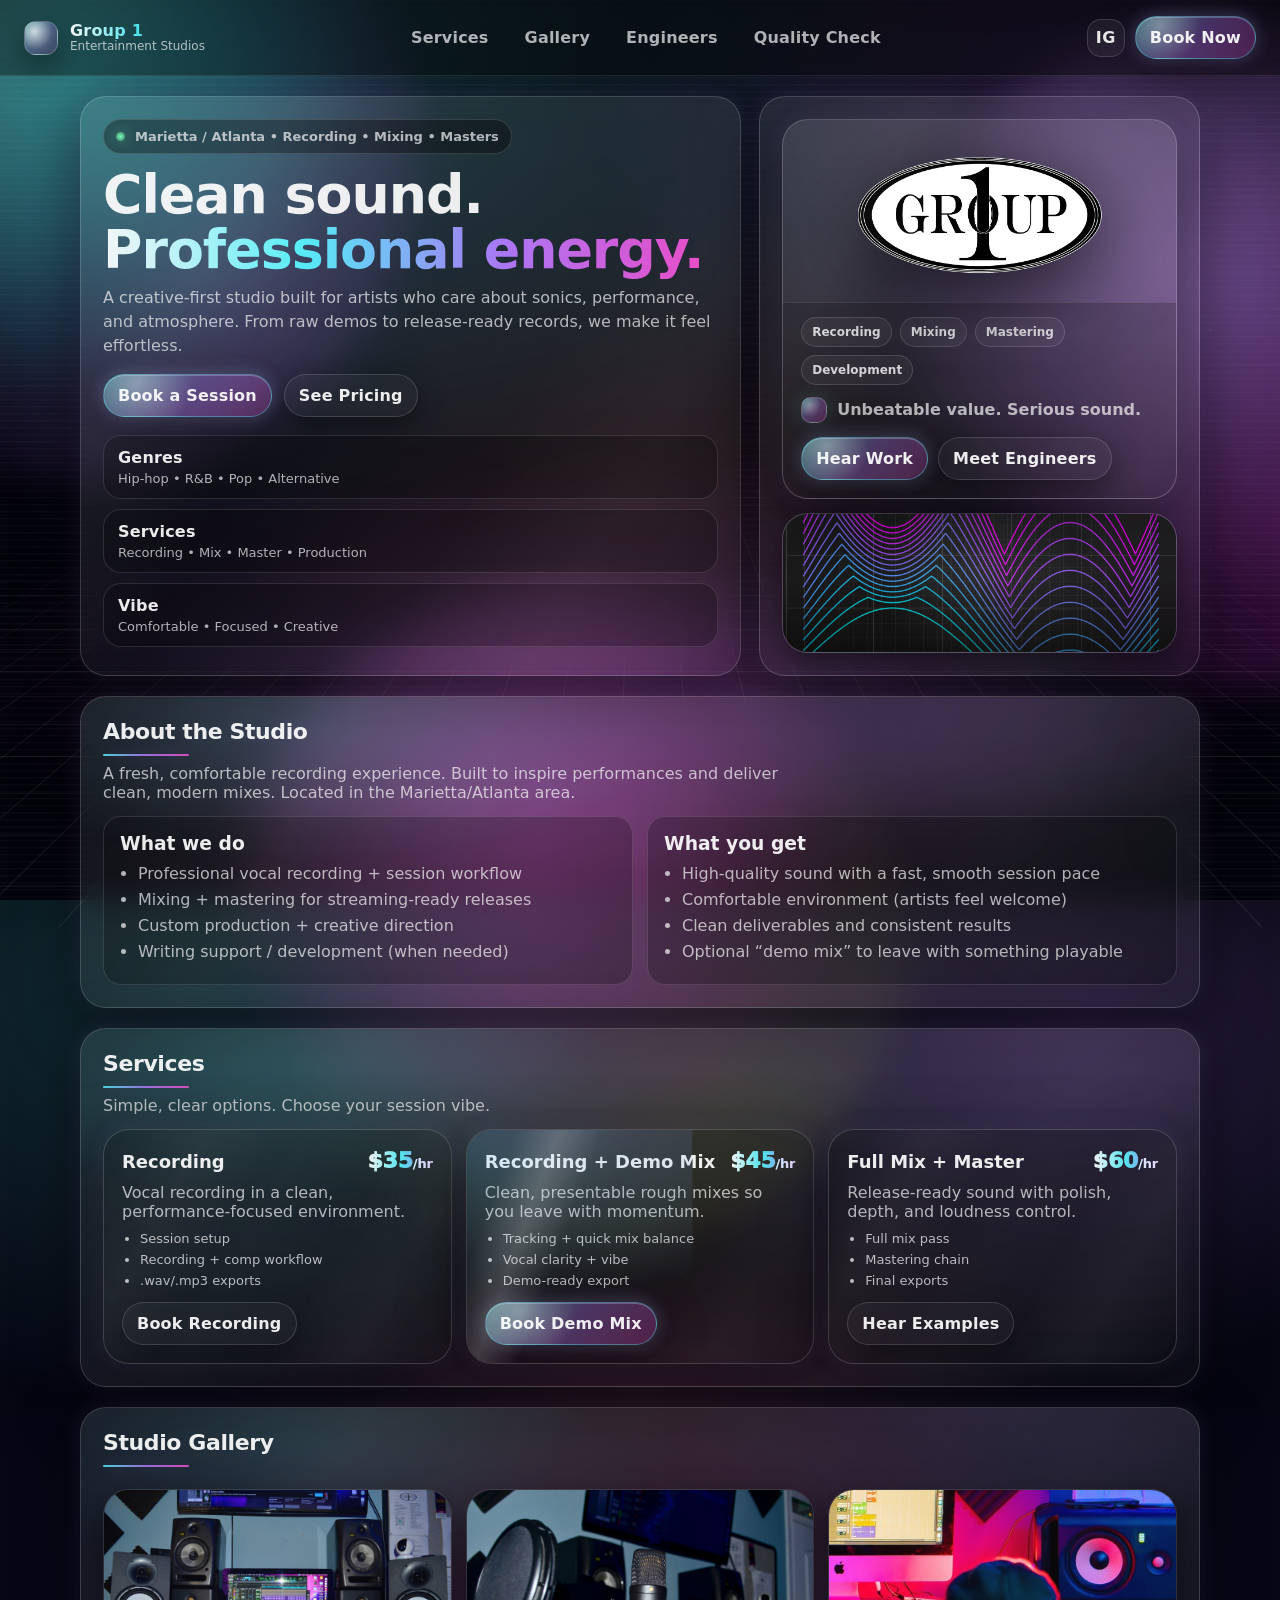
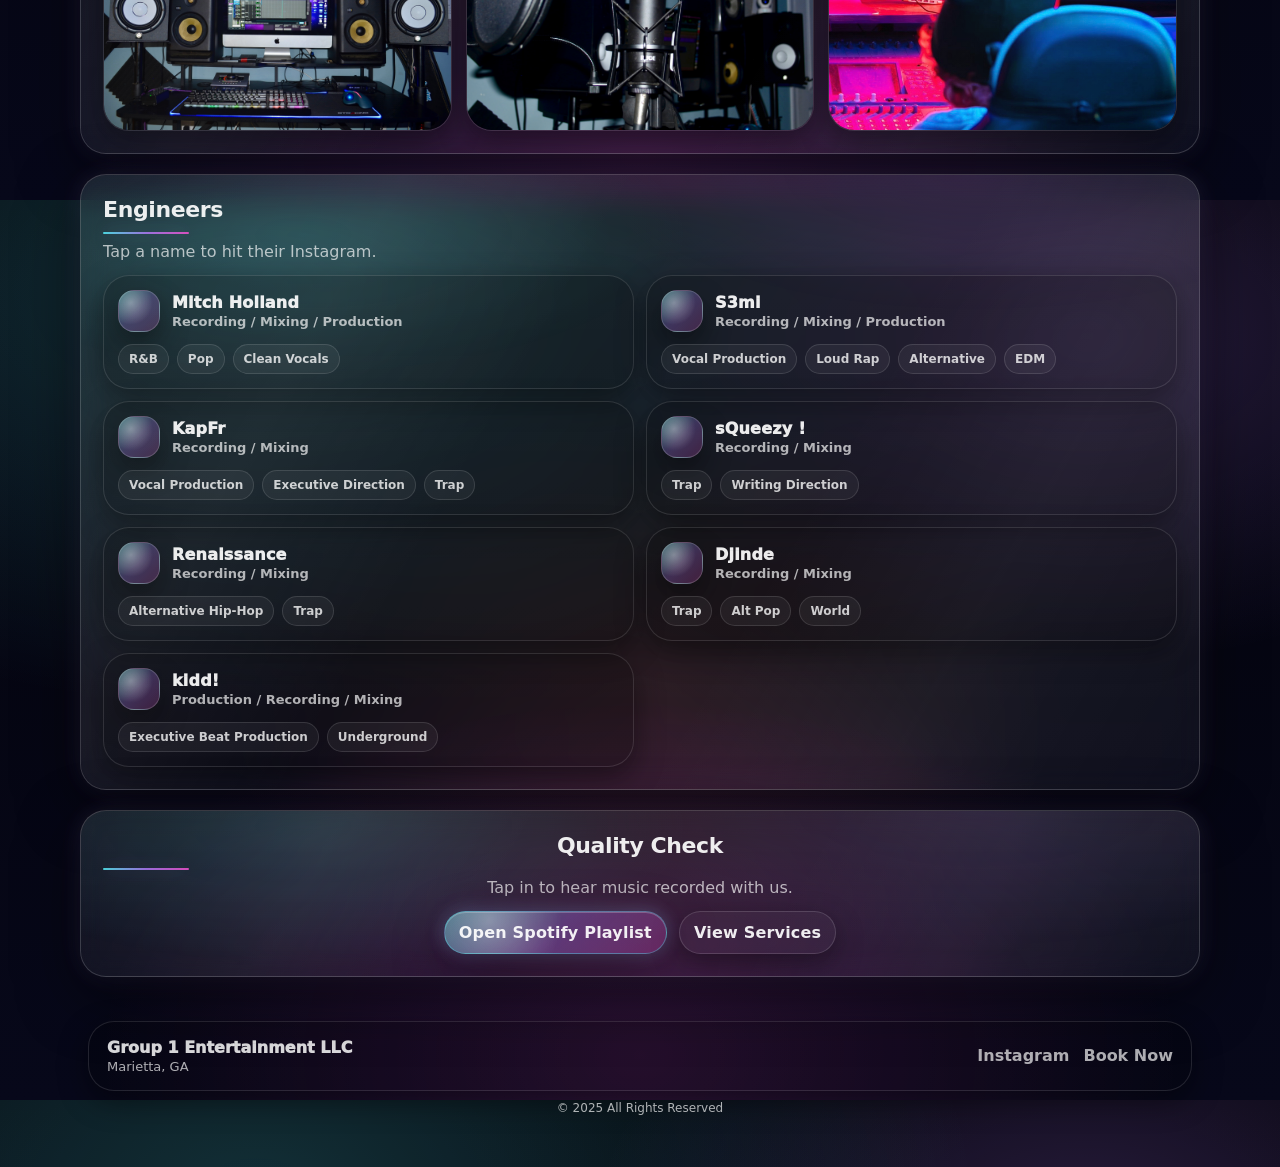
==== index.html @ ede56082 "Update index.html Favicon" ====
<!doctype html>
<html lang="en">
  <head>
    <meta charset="UTF-8" />
    <meta name="viewport" content="width=device-width, initial-scale=1.0" />
    <title>Group 1 Entertainment Studios</title>
    <meta
      name="description"
      content="Professional recording, mixing, mastering, and creative production space in Marietta/Atlanta."
    />
    <link rel="stylesheet" href="style.css" />
    <link rel="stylesheet" href="style.css" />

<link rel="icon" href="favicon.ico" sizes="any">
<link rel="apple-touch-icon" href="apple-touch-icon.png">
<link rel="manifest" href="site.webmanifest">
<link rel="icon" type="image/png" sizes="512x512" href="web-app-manifest-512x512.png">
  </head>

  <body>
    <!-- Ambient background layers -->
    <div class="bg">
      <div class="bg-grid"></div>
      <div class="bg-sun" aria-hidden="true"></div>
      <div class="bg-orb orb-a"></div>
      <div class="bg-orb orb-b"></div>
      <div class="bg-orb orb-c"></div>
      <div class="bg-noise"></div>
    </div>

    <!-- Top Nav -->
    <header class="nav">
      <a class="brand" href="#top" aria-label="Group 1 Entertainment Studios home">
        <span class="brand-mark" aria-hidden="true"></span>
        <span class="brand-text">
          <span class="brand-name">Group 1</span>
          <span class="brand-sub">Entertainment Studios</span>
        </span>
      </a>

      <nav class="nav-links" aria-label="Site">
        <a href="#services">Services</a>
        <a href="#gallery">Gallery</a>
        <a href="#engineers">Engineers</a>
        <a href="#work">Quality Check</a>
      </nav>

      <div class="nav-actions">
        <a
          class="icon-link"
          href="https://instagram.com/group1ent"
          target="_blank"
          rel="noopener"
          aria-label="Instagram"
          title="Instagram"
        >
          IG
        </a>
        <a
          class="btn btn-primary"
          href="https://docs.google.com/forms/d/e/1FAIpQLSf44cyN2bdYfoEMPh-fRe0driMsOFy9_rSdxSju_usiPobDkA/viewform?usp=dialog"
          target="_blank"
          rel="noopener"
        >
          Book Now
        </a>
      </div>
    </header>

    <main id="top" class="wrap">
      <!-- HERO -->
      <section class="hero">
        <div class="hero-left">
          <div class="badge">
            <span class="dot"></span>
            <span>Marietta / Atlanta • Recording • Mixing • Masters</span>
          </div>

          <h1 class="title">
            Clean sound.<br />
            <span class="title-accent">Professional energy.</span>
          </h1>

          <p class="lead">
            A creative-first studio built for artists who care about sonics, performance,
            and atmosphere. From raw demos to release-ready records, we make it feel effortless.
          </p>

          <div class="hero-cta">
            <a
              class="btn btn-primary btn-lg"
              href="https://docs.google.com/forms/d/e/1FAIpQLSf44cyN2bdYfoEMPh-fRe0driMsOFy9_rSdxSju_usiPobDkA/viewform?usp=dialog"
              target="_blank"
              rel="noopener"
            >
              Book a Session
            </a>
            <a class="btn btn-ghost btn-lg" href="#services">See Pricing</a>
          </div>

          <div class="stats">
            <div class="stat">
              <div class="stat-top">Genres</div>
              <div class="stat-bottom">Hip-hop • R&amp;B • Pop • Alternative</div>
            </div>
            <div class="stat">
              <div class="stat-top">Services</div>
              <div class="stat-bottom">Recording • Mix • Master • Production</div>
            </div>
            <div class="stat">
              <div class="stat-top">Vibe</div>
              <div class="stat-bottom">Comfortable • Focused • Creative</div>
            </div>
          </div>
        </div>

        <div class="hero-right">
          <!-- Put your logo here -->
          <div class="hero-card">
            <div class="hero-logo">
              <img
                src="images/IMG_9324.PNG"
                alt="Group 1 Entertainment Studios logo"
                loading="lazy"
              />
            </div>

            <div class="hero-card-body">
              <div class="hero-card-row">
                <span class="pill">Recording</span>
                <span class="pill">Mixing</span>
                <span class="pill">Mastering</span>
                <span class="pill">Development</span>
              </div>

              <div class="hero-card-line">
                <span class="sigil" aria-hidden="true"></span>
                <span class="muted">Unbeatable value. Serious sound.</span>
              </div>

              <div class="hero-card-actions">
                <a class="btn btn-primary" href="#work">Hear Work</a>
                <a class="btn btn-ghost" href="#engineers">Meet Engineers</a>
              </div>
            </div>
          </div>

          <!-- Decorative chrome "sigil" panel -->
          <div class="sigil-panel">
  <img class="sigil-image" src="images/fold.png" alt="Studio highlight" />
  <div class="sigil-lines"></div>
</div>

        </div>
      </section>

      <!-- ABOUT -->
      <section class="panel" id="about">
        <div class="panel-head">
          <h2>About the Studio</h2>
          <p>
            A fresh, comfortable recording experience. Built to inspire performances and deliver
            clean, modern mixes. Located in the Marietta/Atlanta area.
          </p>
        </div>

        <div class="about-grid">
          <div class="about-card">
            <h3>What we do</h3>
            <ul class="list">
              <li>Professional vocal recording + session workflow</li>
              <li>Mixing + mastering for streaming-ready releases</li>
              <li>Custom production + creative direction</li>
              <li>Writing support / development (when needed)</li>
            </ul>
          </div>

          <div class="about-card">
            <h3>What you get</h3>
            <ul class="list">
              <li>High-quality sound with a fast, smooth session pace</li>
              <li>Comfortable environment (artists feel welcome)</li>
              <li>Clean deliverables and consistent results</li>
              <li>Optional “demo mix” to leave with something playable</li>
            </ul>
          </div>
        </div>
      </section>

      <!-- SERVICES -->
      <section class="panel" id="services">
        <div class="panel-head">
          <h2>Services</h2>
          <p>Simple, clear options. Choose your session vibe.</p>
        </div>

        <div class="cards">
          <article class="card">
            <div class="card-top">
              <h3>Recording</h3>
              <div class="price">$35<span>/hr</span></div>
            </div>
            <p class="card-desc">Vocal recording in a clean, performance-focused environment.</p>
            <ul class="mini">
              <li>Session setup</li>
              <li>Recording + comp workflow</li>
              <li>.wav/.mp3 exports</li>
            </ul>
            <a
              class="btn btn-ghost"
              href="https://docs.google.com/forms/d/e/1FAIpQLSf44cyN2bdYfoEMPh-fRe0driMsOFy9_rSdxSju_usiPobDkA/viewform?usp=dialog"
              target="_blank"
              rel="noopener"
            >
              Book Recording
            </a>
          </article>

          <article class="card card-featured">
            <div class="shine" aria-hidden="true"></div>
            <div class="card-top">
              <h3>Recording + Demo Mix</h3>
              <div class="price">$45<span>/hr</span></div>
            </div>
            <p class="card-desc">Clean, presentable rough mixes so you leave with momentum.</p>
            <ul class="mini">
              <li>Tracking + quick mix balance</li>
              <li>Vocal clarity + vibe</li>
              <li>Demo-ready export</li>
            </ul>
            <a
              class="btn btn-primary"
              href="https://docs.google.com/forms/d/e/1FAIpQLSf44cyN2bdYfoEMPh-fRe0driMsOFy9_rSdxSju_usiPobDkA/viewform?usp=dialog"
              target="_blank"
              rel="noopener"
            >
              Book Demo Mix
            </a>
          </article>

          <article class="card">
            <div class="card-top">
              <h3>Full Mix + Master</h3>
              <div class="price">$60<span>/hr</span></div>
            </div>
            <p class="card-desc">Release-ready sound with polish, depth, and loudness control.</p>
            <ul class="mini">
              <li>Full mix pass</li>
              <li>Mastering chain</li>
              <li>Final exports</li>
            </ul>
            <a class="btn btn-ghost" href="#work">Hear Examples</a>
          </article>
        </div>
      </section>

      <!-- GALLERY -->
      <section class="panel" id="gallery">
        <div class="panel-head">
          <h2>Studio Gallery</h2>
          <p></p>
        </div>

        <div class="gallery">
          <figure class="shot">
            <img src="images/new_left.jpg" alt="Studio room" loading="lazy" />
          </figure>
          <figure class="shot">
            <img src="images/new_center.jpg" alt="Vocal booth" loading="lazy" />
          </figure>
          <figure class="shot">
            <img src="images/right.jpg" alt="Control room" loading="lazy" />
          </figure>
        </div>
      </section>

      <!-- ENGINEERS -->
      <section class="panel" id="engineers">
        <div class="panel-head">
          <h2>Engineers</h2>
          <p>Tap a name to hit their Instagram.</p>
        </div>

        <div class="people">
          <a class="person" href="https://instagram.com/gingholland" target="_blank" rel="noopener">
            <div class="person-top">
              <div class="avatar" aria-hidden="true"></div>
              <div>
                <div class="person-name">Mitch Holland</div>
                <div class="person-meta">Recording / Mixing / Production</div>
              </div>
            </div>
            <div class="person-tags">
              <span>R&amp;B</span><span>Pop</span><span>Clean Vocals</span>
            </div>
          </a>

          <a class="person" href="https://instagram.com/s3mi.mp3" target="_blank" rel="noopener">
            <div class="person-top">
              <div class="avatar" aria-hidden="true"></div>
              <div>
                <div class="person-name">S3mi</div>
                <div class="person-meta">Recording / Mixing / Production</div>
              </div>
            </div>
            <div class="person-tags">
              <span>Vocal Production</span><span>Loud Rap</span><span>Alternative</span><span>EDM</span>
            </div>
          </a>

          <a class="person" href="https://instagram.com/yxngkapfr_" target="_blank" rel="noopener">
            <div class="person-top">
              <div class="avatar" aria-hidden="true"></div>
              <div>
                <div class="person-name">KapFr</div>
                <div class="person-meta">Recording / Mixing</div>
              </div>
            </div>
            <div class="person-tags">
              <span>Vocal Production</span><span>Executive Direction</span><span>Trap</span>
            </div>
          </a>

          <a class="person" href="https://instagram.com/squeezyfbby" target="_blank" rel="noopener">
            <div class="person-top">
              <div class="avatar" aria-hidden="true"></div>
              <div>
                <div class="person-name">sQueezy !</div>
                <div class="person-meta">Recording / Mixing</div>
              </div>
            </div>
            <div class="person-tags">
              <span>Trap</span><span>Writing Direction</span>
            </div>
          </a>

          <a class="person" href="https://instagram.com/700renaissance" target="_blank" rel="noopener">
            <div class="person-top">
              <div class="avatar" aria-hidden="true"></div>
              <div>
                <div class="person-name">Renaissance</div>
                <div class="person-meta">Recording / Mixing</div>
              </div>
            </div>
            <div class="person-tags">
              <span>Alternative Hip-Hop</span><span>Trap</span>
            </div>
          </a>

          <a class="person" href="https://instagram.com/yrn.djinde" target="_blank" rel="noopener">
            <div class="person-top">
              <div class="avatar" aria-hidden="true"></div>
              <div>
                <div class="person-name">Djinde</div>
                <div class="person-meta">Recording / Mixing</div>
              </div>
            </div>
            <div class="person-tags">
              <span>Trap</span><span>Alt Pop</span><span>World</span>
            </div>
          </a>

          <a class="person" href="https://instagram.com/heartbreakk1dd" target="_blank" rel="noopener">
            <div class="person-top">
              <div class="avatar" aria-hidden="true"></div>
              <div>
                <div class="person-name">kidd!</div>
                <div class="person-meta">Production / Recording / Mixing</div>
              </div>
            </div>
            <div class="person-tags">
              <span>Executive Beat Production</span><span>Underground</span>
            </div>
          </a>
        </div>
      </section>

      <!-- QUALITY CHECK -->
      <section class="panel panel-center" id="work">
        <div class="panel-head center">
          <h2>Quality Check</h2>
          <p>Tap in to hear music recorded with us.</p>
        </div>

        <div class="work-actions">
          <a
            class="btn btn-primary btn-lg"
            href="https://open.spotify.com/playlist/2dNU8oRkpupv8kKSZSifXR?si=yArIAI6bQ3SL12JdSAFOkw&pi=CvoV8UVxRkqMa"
            target="_blank"
            rel="noopener"
          >
            Open Spotify Playlist
          </a>
          <a class="btn btn-ghost btn-lg" href="#services">View Services</a>
        </div>
      </section>

      <!-- FOOTER -->
      <footer class="footer">
        <div class="footer-inner">
          <div class="footer-left">
            <div class="footer-brand">Group 1 Entertainment LLC</div>
            <div class="footer-meta">Marietta, GA</div>
          </div>
          <div class="footer-right">
            <a href="https://instagram.com/group1ent" target="_blank" rel="noopener">Instagram</a>
            <a
              href="https://docs.google.com/forms/d/e/1FAIpQLSf44cyN2bdYfoEMPh-fRe0driMsOFy9_rSdxSju_usiPobDkA/viewform?usp=dialog"
              target="_blank"
              rel="noopener"
            >
              Book Now
            </a>
          </div>
        </div>
        <div class="footer-copy">© 2025 All Rights Reserved</div>
      </footer>
    </main>
  </body>
</html>
---- style.css ----
/* ==========================
   GROUP 1 — Y2K CHROME / CYBER SIGILISM
   ========================== */

:root {
  --bg0: #05050a;
  --bg1: #070815;
  --panel: rgba(255, 255, 255, 0.06);
  --panel2: rgba(255, 255, 255, 0.08);
  --stroke: rgba(255, 255, 255, 0.16);
  --stroke2: rgba(255, 255, 255, 0.26);

  --text: rgba(255, 255, 255, 0.92);
  --muted: rgba(255, 255, 255, 0.68);

  --aqua: #55f6ff;
  --violet: #b47cff;
  --lime: #7bffb8;
  --hot: #ff4fd8;

  --shadow: 0 18px 60px rgba(0, 0, 0, 0.55);
  --shadow2: 0 10px 30px rgba(0, 0, 0, 0.45);

  --r-xl: 26px;
  --r-lg: 18px;
  --r-md: 14px;

  --max: 1120px;
}

* { box-sizing: border-box; }
html, body { height: 100%; }
body {
  margin: 0;
  font-family: ui-sans-serif, system-ui, -apple-system, Segoe UI, Roboto, Arial, "Helvetica Neue", sans-serif;
  color: var(--text);
  background: radial-gradient(1200px 700px at 20% 10%, rgba(84,246,255,0.12), transparent 60%),
              radial-gradient(900px 600px at 85% 15%, rgba(180,124,255,0.14), transparent 55%),
              radial-gradient(900px 700px at 50% 95%, rgba(123,255,184,0.10), transparent 60%),
              linear-gradient(180deg, var(--bg0), var(--bg1));
  overflow-x: hidden;

   position: relative;
  
}

/* Background layers */
.bg { position: absolute; inset: 0; z-index: -1; }
/* ==========================
   FULL OUTRUN BACKGROUND UPGRADE
   ========================== */

/* stronger neon base bloom */
body{
  background:
    radial-gradient(1200px 700px at 20% 10%, rgba(85,246,255,0.18), transparent 60%),
    radial-gradient(900px 600px at 85% 15%, rgba(180,124,255,0.20), transparent 55%),
    radial-gradient(900px 700px at 50% 95%, rgba(255,79,216,0.16), transparent 60%),
    radial-gradient(700px 500px at 50% 55%, rgba(255,120,60,0.10), transparent 60%),
    linear-gradient(180deg, #03030a, #07081a);
}

/* 3D outrun grid (stronger + deeper) */
.bg-grid{
  position: absolute;
  inset: -30%;
  transform-origin: 50% 65%;
  transform: perspective(900px) rotateX(66deg) translateY(-8%);
  opacity: 0.60;
  z-index: -1;


  background-image:
    linear-gradient(rgba(255,255,255,0.14) 1px, transparent 1px),
    linear-gradient(90deg, rgba(255,255,255,0.14) 1px, transparent 1px);

  background-size: 56px 56px;

  /* distance fade */
  mask-image:
    radial-gradient(circle at 50% 70%, rgba(0,0,0,1) 0 34%, rgba(0,0,0,0.65) 52%, rgba(0,0,0,0) 76%);

  filter:
    drop-shadow(0 40px 90px rgba(0,0,0,0.85))
    saturate(1.25);
}

/* Louder horizon glow + scanlines */
.bg::before{
  content:"";
  position:absolute;
  inset:0;
  pointer-events:none;

  background:
    /* horizon bloom */
    radial-gradient(1000px 320px at 50% 75%, rgba(255,79,216,0.26), transparent 68%),
    radial-gradient(900px 280px at 50% 78%, rgba(85,246,255,0.18), transparent 64%),
    radial-gradient(760px 240px at 50% 80%, rgba(180,124,255,0.16), transparent 64%),

    /* scanlines */
    repeating-linear-gradient(
      to bottom,
      rgba(255,255,255,0.05) 0px,
      rgba(255,255,255,0.05) 1px,
      transparent 2px,
      transparent 7px
    );

  opacity: 0.48;
  mix-blend-mode: screen;
}

/* stars / spark */
.bg::after{
  content:"";
  position:absolute;
  inset:0;
  pointer-events:none;

  background-image:
    radial-gradient(circle, rgba(255,255,255,0.38) 1px, transparent 2px),
    radial-gradient(circle, rgba(85,246,255,0.22) 1px, transparent 2px),
    radial-gradient(circle, rgba(255,79,216,0.20) 1px, transparent 2px);

  background-size: 220px 220px, 320px 320px, 420px 420px;
  background-position: 0 0, 60px 120px, 140px 240px;

  opacity: 0.14;
  filter: blur(0.2px);
}

/* hotter neon orbs */
.bg-orb{
  position:absolute;
  width: 680px;
  height: 680px;
  border-radius: 999px;
  opacity: 0.52;
  filter: blur(18px) saturate(1.35);
}

.orb-a{
  left: -260px;
  top: -200px;
  background:
    radial-gradient(circle at 35% 35%, rgba(255,255,255,0.28), transparent 45%),
    radial-gradient(circle at 45% 40%, rgba(85,246,255,0.80), transparent 60%),
    radial-gradient(circle at 70% 70%, rgba(180,124,255,0.42), transparent 60%);
}

.orb-b{
  right: -300px;
  top: 10px;
  background:
    radial-gradient(circle at 35% 35%, rgba(255,255,255,0.22), transparent 45%),
    radial-gradient(circle at 45% 40%, rgba(180,124,255,0.85), transparent 60%),
    radial-gradient(circle at 70% 75%, rgba(255,79,216,0.45), transparent 60%);
}

.orb-c{
  left: 18%;
  bottom: -360px;
  background:
    radial-gradient(circle at 35% 35%, rgba(255,255,255,0.20), transparent 45%),
    radial-gradient(circle at 45% 40%, rgba(255,79,216,0.70), transparent 60%),
    radial-gradient(circle at 70% 75%, rgba(255,234,120,0.28), transparent 60%);
}

/* Deeper vignette + bloom framing */
body::before{
  content:"";
  position: fixed;
  inset:0;
  pointer-events:none;
  background:
    radial-gradient(circle at 50% 25%, transparent 0 45%, rgba(0,0,0,0.70) 82%),
    radial-gradient(circle at 50% 110%, rgba(0,0,0,0.75), transparent 60%);
  opacity: 0.65;
  z-index: -1;
}


@keyframes float {
  0%, 100% { transform: translateY(0px); }
  50% { transform: translateY(18px); }
}

.wrap {
  width: min(var(--max), calc(100% - 48px));
  margin: 0 auto;
  padding: 72px 0 44px; /* tighter top spacing */
}


/* Nav */
.nav {
  position: sticky;
  top: 0;
  z-index: 50;
  display: flex;
  align-items: center;
  justify-content: space-between;
  gap: 18px;
  padding: 16px 24px;

  background: rgba(0, 0, 0, 0.35);
  backdrop-filter: blur(16px);
  border-bottom: 1px solid rgba(255, 255, 255, 0.10);
}

.brand {
  display: flex;
  align-items: center;
  gap: 12px;
  text-decoration: none;
  color: var(--text);
}
.brand-mark {
  width: 34px; height: 34px;
  border-radius: 12px;
  background:
    radial-gradient(circle at 30% 30%, rgba(255,255,255,0.75), rgba(255,255,255,0.06) 55%, transparent 70%),
    linear-gradient(135deg, rgba(85,246,255,0.35), rgba(180,124,255,0.25), rgba(255,79,216,0.15));
  border: 1px solid rgba(255,255,255,0.18);
  box-shadow: 0 12px 30px rgba(0,0,0,0.45);
}
.brand-text { display: grid; line-height: 1.05; }
.brand-name {
  font-weight: 800;
  letter-spacing: 0.2px;
  background: linear-gradient(90deg, rgba(255,255,255,0.95), rgba(85,246,255,0.9), rgba(180,124,255,0.9));
  -webkit-background-clip: text;
  background-clip: text;
  color: transparent;
}
.brand-sub { font-size: 12px; color: var(--muted); }

.nav-links {
  display: flex;
  gap: 14px;
  align-items: center;
}
.nav-links a {
  color: var(--muted);
  text-decoration: none;
  font-weight: 600;
  letter-spacing: 0.2px;
  padding: 8px 10px;
  border-radius: 12px;
  border: 1px solid transparent;
}
.nav-links a:hover {
  color: var(--text);
  border-color: rgba(255,255,255,0.12);
  background: rgba(255,255,255,0.04);
}

.nav-actions {
  display: flex;
  align-items: center;
  gap: 10px;
}

.icon-link {
  display: inline-flex;
  align-items: center;
  justify-content: center;
  width: 38px; height: 38px;
  border-radius: 14px;
  text-decoration: none;
  color: var(--text);
  font-weight: 800;
  letter-spacing: 0.6px;
  background: rgba(255,255,255,0.06);
  border: 1px solid rgba(255,255,255,0.14);
}
.icon-link:hover {
  background: rgba(255,255,255,0.10);
  border-color: rgba(255,255,255,0.24);
}

/* Buttons */
.btn {
  display: inline-flex;
  align-items: center;
  justify-content: center;
  gap: 10px;
  padding: 11px 14px;
  border-radius: 999px;
  text-decoration: none;
  font-weight: 800;
  letter-spacing: 0.2px;
  color: var(--text);
  border: 1px solid rgba(255,255,255,0.14);
  background: rgba(255,255,255,0.05);
  box-shadow: 0 10px 28px rgba(0,0,0,0.40);
}
.btn:hover {
  transform: translateY(-1px);
  border-color: rgba(255,255,255,0.26);
  background: rgba(255,255,255,0.08);
}

.btn-primary {
  border-color: rgba(85,246,255,0.35);
  background:
    radial-gradient(circle at 20% 20%, rgba(255,255,255,0.35), transparent 40%),
    linear-gradient(135deg, rgba(85,246,255,0.35), rgba(180,124,255,0.30), rgba(255,79,216,0.22));
}
.btn-primary:hover {
  border-color: rgba(85,246,255,0.55);
  box-shadow: 0 16px 44px rgba(85,246,255,0.12), 0 16px 44px rgba(180,124,255,0.10);
}

.btn-ghost {
  background: rgba(255,255,255,0.03);
}


/* Panels */
.panel {
  margin-top: 20px;
  padding: 22px;
  border-radius: var(--r-xl);
  background: linear-gradient(180deg, rgba(255,255,255,0.08), rgba(255,255,255,0.04));
  border: 1px solid rgba(255,255,255,0.14);
  box-shadow: var(--shadow2);
  backdrop-filter: blur(14px);
  position: relative;
  overflow: hidden;
}
.panel::before {
  content: "";
  position: absolute;
  inset: -2px;
  background: radial-gradient(700px 260px at 20% 10%, rgba(85,246,255,0.14), transparent 55%),
              radial-gradient(700px 260px at 80% 0%, rgba(180,124,255,0.12), transparent 55%),
              radial-gradient(700px 260px at 50% 110%, rgba(255,79,216,0.10), transparent 60%);
  opacity: 0.85;
  pointer-events: none;
}

.panel > * { position: relative; }

.panel-head {
  display: grid;
  gap: 8px;
  margin-bottom: 14px;
}
.panel-head h2 {
  margin: 0;
  font-size: 22px;
  letter-spacing: -0.4px;
}
.panel-head p {
  margin: 0;
  color: var(--muted);
  max-width: 68ch;
}

.panel-center { text-align: center; }
.panel-head.center p { margin: 0 auto; }

/* Hero */
.hero {
  display: grid;
  grid-template-columns: 1.2fr 0.8fr;
  gap: 18px;
  align-items: stretch;
  margin-top: -52px;
}

.hero-left, .hero-right {
  border-radius: var(--r-xl);
  background: linear-gradient(180deg, rgba(255,255,255,0.08), rgba(255,255,255,0.03));
  border: 1px solid rgba(255,255,255,0.14);
  box-shadow: var(--shadow);
  backdrop-filter: blur(16px);
  padding: 22px;
  position: relative;
  overflow: hidden;
}

.badge {
  display: inline-flex;
  align-items: center;
  gap: 10px;
  padding: 9px 12px;
  border-radius: 999px;
  background: rgba(0,0,0,0.35);
  border: 1px solid rgba(255,255,255,0.14);
  color: var(--muted);
  font-weight: 700;
  font-size: 13px;
}
.badge .dot {
  width: 9px; height: 9px;
  border-radius: 999px;
  background: radial-gradient(circle, rgba(123,255,184,1), rgba(123,255,184,0.2));
  box-shadow: 0 0 16px rgba(123,255,184,0.55);
}

.title {
  margin: 14px 0 8px;
  font-size: clamp(34px, 4.2vw, 54px);
  line-height: 1.02;
  letter-spacing: -1px;
  font-weight: 900;
}
.title-accent {
  background: linear-gradient(90deg, rgba(255,255,255,0.95), rgba(85,246,255,0.95), rgba(180,124,255,0.95), rgba(255,79,216,0.90));
  -webkit-background-clip: text;
  background-clip: text;
  color: transparent;
}

.lead {
  margin: 0;
  color: var(--muted);
  font-size: 16px;
  line-height: 1.5;
  max-width: 72ch;
}

.hero-cta {
  display: flex;
  gap: 12px;
  flex-wrap: wrap;
  margin-top: 16px;
}

.stats {
  display: grid;
  gap: 10px;
  margin-top: 18px;
}
.stat {
  padding: 12px 14px;
  border-radius: var(--r-lg);
  background: rgba(0,0,0,0.25);
  border: 1px solid rgba(255,255,255,0.12);
}
.stat-top { font-weight: 900; letter-spacing: 0.2px; }
.stat-bottom { color: var(--muted); margin-top: 4px; font-size: 13px; }

/* Hero right */
.hero-card {
  border-radius: var(--r-xl);
  background: linear-gradient(180deg, rgba(255,255,255,0.10), rgba(255,255,255,0.04));
  border: 1px solid rgba(255,255,255,0.16);
  overflow: hidden;
  box-shadow: var(--shadow2);
}
.hero-logo {
  padding: 18px 18px 8px;
  display: grid;
  place-items: center;
}
.hero-logo img {
  width: min(280px, 85%);
  height: auto;
  filter: drop-shadow(0 18px 40px rgba(0,0,0,0.65));
}
.hero-card-body {
  padding: 14px 18px 18px;
  border-top: 1px solid rgba(255,255,255,0.10);
  background: rgba(0,0,0,0.20);
}
.hero-card-row {
  display: flex;
  flex-wrap: wrap;
  gap: 8px;
  margin-bottom: 12px;
}
.pill {
  font-size: 12px;
  padding: 7px 10px;
  border-radius: 999px;
  border: 1px solid rgba(255,255,255,0.14);
  background: rgba(255,255,255,0.05);
  color: rgba(255,255,255,0.80);
  font-weight: 800;
}
.hero-card-line {
  display: flex;
  align-items: center;
  gap: 10px;
  color: var(--muted);
  font-weight: 700;
  margin: 6px 0 14px;
}
.sigil {
  width: 26px; height: 26px;
  border-radius: 10px;
  background:
    radial-gradient(circle at 30% 30%, rgba(255,255,255,0.35), transparent 50%),
    linear-gradient(135deg, rgba(85,246,255,0.35), rgba(180,124,255,0.30), rgba(255,79,216,0.22));
  border: 1px solid rgba(255,255,255,0.18);
  box-shadow: 0 0 22px rgba(85,246,255,0.16);
}
.hero-card-actions {
  display: flex;
  gap: 10px;
  flex-wrap: wrap;
}

.sigil-panel {
  margin-top: 14px;
  height: 140px;
  border-radius: var(--r-xl);
  border: 1px solid rgba(255,255,255,0.14);
  background:
    radial-gradient(380px 140px at 20% 20%, rgba(85,246,255,0.12), transparent 60%),
    radial-gradient(380px 140px at 80% 10%, rgba(180,124,255,0.10), transparent 60%),
    linear-gradient(180deg, rgba(255,255,255,0.05), rgba(255,255,255,0.02));
  position: relative;
  overflow: hidden;
  box-shadow: var(--shadow2);
}
.sigil-panel{
  position: relative;
  overflow: hidden;
}

.sigil-image{
  position: absolute;
  inset: 0;
  width: 100%;
  height: 100%;
  object-fit: cover;        /* fills the panel nicely */
  object-position: center;  /* adjust if needed */
  opacity: 0.92;            /* tweak for taste */
  filter: contrast(1.05) saturate(1.10);
}

/* keep your overlay lines on top of the image */
.sigil-lines{
  position: absolute;
  inset: 0;
  z-index: 2;
}

/* optional: add a readability glaze so it stays pro */
.sigil-panel::after{
  content:"";
  position:absolute;
  inset:0;
  z-index: 3;
  background:
    linear-gradient(to top, rgba(0,0,0,0.45), rgba(0,0,0,0.10) 55%, rgba(0,0,0,0.25));
  pointer-events:none;
}

.sigil-lines {
  position: absolute; inset: 0;
  background-image:
    radial-gradient(circle at 50% 40%, rgba(255,255,255,0.12), transparent 50%),
    repeating-linear-gradient(90deg, rgba(255,255,255,0.06), rgba(255,255,255,0.06) 1px, transparent 1px, transparent 14px),
    repeating-linear-gradient(0deg, rgba(255,255,255,0.04), rgba(255,255,255,0.04) 1px, transparent 1px, transparent 14px);
  mask-image: radial-gradient(circle at 50% 50%, black 0 60%, transparent 80%);
  opacity: 0.9;
}

/* About */
.about-grid {
  display: grid;
  grid-template-columns: repeat(2, 1fr);
  gap: 14px;
}
.about-card {
  padding: 16px;
  border-radius: var(--r-lg);
  background: rgba(0,0,0,0.22);
  border: 1px solid rgba(255,255,255,0.12);
}
.about-card h3 { margin: 0 0 10px; }
.list { margin: 0; padding-left: 18px; color: var(--muted); }
.list li { margin: 7px 0; }

/* Service cards */
.cards {
  display: grid;
  grid-template-columns: repeat(3, 1fr);
  gap: 14px;
  margin-top: 10px;
}
.card {
  position: relative;
  padding: 18px;
  border-radius: var(--r-xl);
  background: rgba(0,0,0,0.22);
  border: 1px solid rgba(255,255,255,0.12);
  box-shadow: var(--shadow2);
  overflow: hidden;
}
.card-top {
  display: flex;
  align-items: baseline;
  justify-content: space-between;
  gap: 12px;
}
.card h3 { margin: 0; font-size: 18px; }
.price {
  font-weight: 950;
  font-size: 22px;
  letter-spacing: -0.2px;
  background: linear-gradient(90deg, rgba(255,255,255,0.95), rgba(85,246,255,0.92), rgba(180,124,255,0.92));
  -webkit-background-clip: text;
  background-clip: text;
  color: transparent;
}
.price span { font-size: 13px; color: var(--muted); font-weight: 800; }

.card-desc { margin: 10px 0 10px; color: var(--muted); }

.mini {
  margin: 0 0 14px;
  padding-left: 18px;
  color: rgba(255,255,255,0.70);
  font-size: 13px;
}
.mini li { margin: 6px 0; }

.card-featured {
  border-color: rgba(85,246,255,0.28);
}
.card-featured .shine {
  position: absolute;
  inset: -2px;
  background: linear-gradient(110deg, transparent 0 40%, rgba(255,255,255,0.18) 50%, transparent 60%),
              radial-gradient(700px 260px at 30% 10%, rgba(85,246,255,0.16), transparent 60%),
              radial-gradient(700px 260px at 70% 0%, rgba(180,124,255,0.12), transparent 60%);
  transform: translateX(-35%);
  animation: sweep 4.6s ease-in-out infinite;
  opacity: 0.9;
  pointer-events: none;
}
@keyframes sweep {
  0%, 100% { transform: translateX(-45%); }
  50% { transform: translateX(25%); }
}

/* Lightweight chrome edge (NO animation, NO blend modes) */
.panel::after,
.card::after,
.hero-left::after,
.hero-right::after{
  content:"";
  position:absolute;
  inset:0;
  pointer-events:none;
  border-radius: inherit;

  background:
    linear-gradient(
      120deg,
      transparent 0%,
      rgba(255,255,255,0.10) 22%,
      transparent 38%,
      transparent 62%,
      rgba(255,255,255,0.08) 78%,
      transparent 100%
    );

  opacity: 0.45;
}

@keyframes gleam{
  0%,100% { transform: translateX(-24%); opacity: 0.45; }
  50%     { transform: translateX(18%);  opacity: 0.70; }
}

/* ==========================
   OUTRUN BLOOM — UI GLOW
   ========================== */

/* stronger chrome edge */
.panel, .card, .hero-left, .hero-right, .hero-card, .shot, .person{
  border-color: rgba(255,255,255,0.18);
  box-shadow:
    0 18px 60px rgba(0,0,0,0.55),
    0 0 28px rgba(255,79,216,0.08),
    0 0 26px rgba(85,246,255,0.07);
}

/* neon underline accents on headings */
.panel-head h2{
  position: relative;
}
.panel-head h2::after{
  content:"";
  display:block;
  height: 2px;
  width: 86px;
  margin-top: 10px;
  border-radius: 999px;
  background: linear-gradient(90deg, rgba(85,246,255,0.9), rgba(180,124,255,0.9), rgba(255,79,216,0.9));
  box-shadow: 0 0 18px rgba(255,79,216,0.22), 0 0 18px rgba(85,246,255,0.20);
  opacity: 0.9;
}

/* hotter button glow */
.btn-primary{
  box-shadow:
    0 18px 54px rgba(0,0,0,0.45),
    0 0 18px rgba(85,246,255,0.20),
    0 0 22px rgba(255,79,216,0.16),
    inset 0 1px 0 rgba(255,255,255,0.22);
}
.btn-primary:hover{
  box-shadow:
    0 22px 64px rgba(0,0,0,0.50),
    0 0 22px rgba(85,246,255,0.26),
    0 0 30px rgba(255,79,216,0.22),
    0 0 40px rgba(180,124,255,0.16),
    inset 0 1px 0 rgba(255,255,255,0.28);
}

/* extra neon hover lift */
.card:hover, .person:hover, .shot:hover{
  box-shadow:
    0 24px 76px rgba(0,0,0,0.60),
    0 0 34px rgba(85,246,255,0.10),
    0 0 34px rgba(255,79,216,0.10);
}

/* Gallery */
.gallery {
  display: grid;
  grid-template-columns: repeat(3, 1fr);
  gap: 14px;
  margin-top: 12px;
}
.shot {
  margin: 0;
  border-radius: var(--r-xl);
  overflow: hidden;
  border: 1px solid rgba(255,255,255,0.12);
  background: rgba(0,0,0,0.22);
  box-shadow: var(--shadow2);
}
.shot img {
  width: 100%;
  height: 240px;
  object-fit: cover;
  display: block;
  transform: scale(1.01);
  transition: transform 200ms ease;
}
.shot:hover img { transform: scale(1.04); }

/* People */
.people {
  display: grid;
  grid-template-columns: repeat(2, 1fr);
  gap: 12px;
  margin-top: 10px;
}
.person {
  display: grid;
  gap: 12px;
  padding: 14px;
  border-radius: var(--r-xl);
  text-decoration: none;
  color: var(--text);
  background: rgba(0,0,0,0.22);
  border: 1px solid rgba(255,255,255,0.12);
  box-shadow: var(--shadow2);
  transition: transform 180ms ease, border-color 180ms ease, background 180ms ease;
}
.person:hover {
  transform: translateY(-2px);
  border-color: rgba(255,255,255,0.22);
  background: rgba(255,255,255,0.05);
}
.person-top {
  display: flex;
  align-items: center;
  gap: 12px;
}
.avatar {
  width: 42px; height: 42px;
  border-radius: 16px;
  background:
    radial-gradient(circle at 30% 30%, rgba(255,255,255,0.38), transparent 55%),
    linear-gradient(135deg, rgba(85,246,255,0.30), rgba(180,124,255,0.25), rgba(255,79,216,0.18));
  border: 1px solid rgba(255,255,255,0.18);
  box-shadow: 0 12px 28px rgba(0,0,0,0.45);
}
.person-name { font-weight: 950; letter-spacing: 0.2px; }
.person-meta { color: var(--muted); font-weight: 700; font-size: 13px; margin-top: 2px; }
.person-tags {
  display: flex;
  flex-wrap: wrap;
  gap: 8px;
}
.person-tags span {
  font-size: 12px;
  font-weight: 800;
  color: rgba(255,255,255,0.78);
  border: 1px solid rgba(255,255,255,0.12);
  background: rgba(255,255,255,0.05);
  padding: 7px 10px;
  border-radius: 999px;
}

/* Work */
.work-actions {
  display: flex;
  justify-content: center;
  gap: 12px;
  flex-wrap: wrap;
  margin-top: 10px;
}

/* Footer */
.footer {
  margin-top: 22px;
  padding: 22px 8px 8px;
  color: var(--muted);
}
.footer-inner {
  display: flex;
  align-items: center;
  justify-content: space-between;
  gap: 14px;
  padding: 16px 18px;
  border-radius: var(--r-xl);
  background: rgba(0,0,0,0.22);
  border: 1px solid rgba(255,255,255,0.12);
  box-shadow: var(--shadow2);
}
.footer-brand { font-weight: 950; color: rgba(255,255,255,0.85); }
.footer-meta { font-size: 13px; margin-top: 2px; }
.footer-right { display: flex; gap: 14px; }
.footer-right a { color: var(--muted); text-decoration: none; font-weight: 800; }
.footer-right a:hover { color: var(--text); }
.footer-copy { text-align: center; padding: 10px 0 0; font-size: 12px; }

/* Responsive */
@media (max-width: 980px) {
  .hero { grid-template-columns: 1fr; }
  .cards { grid-template-columns: 1fr; }
  .gallery { grid-template-columns: 1fr; }
  .people { grid-template-columns: 1fr; }
  .nav-links { display: none; }
  .wrap { width: min(var(--max), calc(100% - 28px)); padding-top: 86px; }
}

/* Reduced motion */
@media (prefers-reduced-motion: reduce) {
  .bg-orb, .card-featured .shine { animation: none; }
  .btn:hover, .person:hover { transform: none; }
}

@media (max-width: 980px) {

  /* Kill heavy effects on mobile */
  .panel::after,
  .card::after,
  .hero-left::after,
  .hero-right::after{
    display: none;
  }

  /* Reduce background GPU load */
  .bg-grid::after,
  .bg::before,
  .bg::after{
    opacity: 0.35;
  }

  /* Reduce blur cost */
  .panel,
  .card,
  .hero-left,
  .hero-right{
    backdrop-filter: blur(10px);
  }

   /* ==========================
   MOBILE PERFORMANCE MODE
   ========================== */
@media (max-width: 980px){

  /* 1) Kill the #1 lag source on iOS */
  .nav,
  .panel,
  .card,
  .hero-left,
  .hero-right,
  .hero-card,
  .person{
    backdrop-filter: none !important;
    -webkit-backdrop-filter: none !important;
  }

  /* 2) Replace heavy glass with simple translucent fills */
  .nav{
    background: rgba(0,0,0,0.78) !important;
  }
  .panel,
  .card,
  .hero-left,
  .hero-right,
  .hero-card,
  .person{
    background: rgba(10,10,18,0.82) !important;
    border-color: rgba(255,255,255,0.14) !important;
  }

  /* 3) Reduce expensive shadows (huge repaint cost on scroll) */
  .panel,
  .card,
  .hero-left,
  .hero-right,
  .hero-card,
  .shot,
  .person{
    box-shadow: 0 10px 30px rgba(0,0,0,0.45) !important;
  }

  /* 4) Remove all pseudo-overlay effects */
  .panel::before,
  .panel::after,
  .card::after,
  .hero-left::after,
  .hero-right::after,
  .sigil-panel::after{
    display: none !important;
  }

  /* 5) Simplify the background layers to stop constant repaints */
  .bg-grid{
    transform: none !important;     /* removes perspective grid cost */
    inset: 0 !important;
    opacity: 0.18 !important;
    background-size: 72px 72px !important;
    filter: none !important;
    mask-image: none !important;
  }

  .bg-grid::after{ display: none !important; }  /* kill laser sweep */
  .bg-sun{ opacity: 0.12 !important; filter: none !important; } /* keep vibe, low cost */
  .bg-orb{ display: none !important; }          /* big blurred blobs are expensive */
  .bg::before{ display: none !important; }      /* scanlines/glows */
  .bg::after{ display: none !important; }       /* star speckle */
  .bg-noise{ opacity: 0.04 !important; }        /* keep tiny noise */

  /* 6) Reduce any filters on images */
  .sigil-image{
    filter: none !important;
  }

  /* 7) Help browser skip offscreen rendering */
  section.panel{
    content-visibility: auto;
    contain-intrinsic-size: 1px 700px; /* prevents layout jump */
  }
/* ==========================
   DESKTOP PERFORMANCE MODE
   Keep vibe, reduce GPU/CPU cost
   ========================== */
@media (min-width: 981px){

  /* 1) Kill backdrop blur (huge cost) */
  .nav,
  .panel,
  .card,
  .hero-left,
  .hero-right,
  .hero-card,
  .person{
    backdrop-filter: none !important;
    -webkit-backdrop-filter: none !important;
  }

  /* 2) Replace “glass blur” look with cheap translucent fills */
  .nav{
    background: rgba(0,0,0,0.62) !important;
  }
  .panel,
  .card,
  .hero-left,
  .hero-right,
  .hero-card,
  .person{
    background: rgba(12,12,20,0.72) !important;
    border-color: rgba(255,255,255,0.14) !important;
  }

  /* 3) Stop expensive always-running animations */
  .bg-grid::after{ display:none !important; }  /* laser sweep */
  .bg-orb{ display:none !important; }          /* big blurred blobs */
  .bg-sun{ animation:none !important; }        /* sun pulse off */

  /* Optional: keep the sun but cheaper */
  .bg-sun{
    filter: none !important;
    opacity: 0.18 !important;
  }

  /* 4) Simplify filters/shadows (repaints while scrolling) */
  .panel,
  .card,
  .hero-left,
  .hero-right,
  .hero-card,
  .shot,
  .person{
    box-shadow: 0 12px 34px rgba(0,0,0,0.45) !important;
  }

  /* 5) Remove gleam overlays + pseudo layers that blend/paint */
  .panel::before,
  .panel::after,
  .card::after,
  .hero-left::after,
  .hero-right::after,
  .sigil-panel::after{
    display:none !important;
  }

  /* 6) Keep the grid vibe, but cheaper */
  .bg-grid{
    opacity: 0.22 !important;
    filter: none !important;
  }

  /* 7) Big win: only render sections when near viewport */
  section.panel{
    content-visibility: auto;
    contain-intrinsic-size: 1px 900px;
  }
}
---- style.css ----
/* ==========================
   GROUP 1 — Y2K CHROME / CYBER SIGILISM
   ========================== */

:root {
  --bg0: #05050a;
  --bg1: #070815;
  --panel: rgba(255, 255, 255, 0.06);
  --panel2: rgba(255, 255, 255, 0.08);
  --stroke: rgba(255, 255, 255, 0.16);
  --stroke2: rgba(255, 255, 255, 0.26);

  --text: rgba(255, 255, 255, 0.92);
  --muted: rgba(255, 255, 255, 0.68);

  --aqua: #55f6ff;
  --violet: #b47cff;
  --lime: #7bffb8;
  --hot: #ff4fd8;

  --shadow: 0 18px 60px rgba(0, 0, 0, 0.55);
  --shadow2: 0 10px 30px rgba(0, 0, 0, 0.45);

  --r-xl: 26px;
  --r-lg: 18px;
  --r-md: 14px;

  --max: 1120px;
}

* { box-sizing: border-box; }
html, body { height: 100%; }
body {
  margin: 0;
  font-family: ui-sans-serif, system-ui, -apple-system, Segoe UI, Roboto, Arial, "Helvetica Neue", sans-serif;
  color: var(--text);
  background: radial-gradient(1200px 700px at 20% 10%, rgba(84,246,255,0.12), transparent 60%),
              radial-gradient(900px 600px at 85% 15%, rgba(180,124,255,0.14), transparent 55%),
              radial-gradient(900px 700px at 50% 95%, rgba(123,255,184,0.10), transparent 60%),
              linear-gradient(180deg, var(--bg0), var(--bg1));
  overflow-x: hidden;

   position: relative;
  
}

/* Background layers */
.bg { position: absolute; inset: 0; z-index: -1; }
/* ==========================
   FULL OUTRUN BACKGROUND UPGRADE
   ========================== */

/* stronger neon base bloom */
body{
  background:
    radial-gradient(1200px 700px at 20% 10%, rgba(85,246,255,0.18), transparent 60%),
    radial-gradient(900px 600px at 85% 15%, rgba(180,124,255,0.20), transparent 55%),
    radial-gradient(900px 700px at 50% 95%, rgba(255,79,216,0.16), transparent 60%),
    radial-gradient(700px 500px at 50% 55%, rgba(255,120,60,0.10), transparent 60%),
    linear-gradient(180deg, #03030a, #07081a);
}

/* 3D outrun grid (stronger + deeper) */
.bg-grid{
  position: absolute;
  inset: -30%;
  transform-origin: 50% 65%;
  transform: perspective(900px) rotateX(66deg) translateY(-8%);
  opacity: 0.60;
  z-index: -1;


  background-image:
    linear-gradient(rgba(255,255,255,0.14) 1px, transparent 1px),
    linear-gradient(90deg, rgba(255,255,255,0.14) 1px, transparent 1px);

  background-size: 56px 56px;

  /* distance fade */
  mask-image:
    radial-gradient(circle at 50% 70%, rgba(0,0,0,1) 0 34%, rgba(0,0,0,0.65) 52%, rgba(0,0,0,0) 76%);

  filter:
    drop-shadow(0 40px 90px rgba(0,0,0,0.85))
    saturate(1.25);
}

/* Louder horizon glow + scanlines */
.bg::before{
  content:"";
  position:absolute;
  inset:0;
  pointer-events:none;

  background:
    /* horizon bloom */
    radial-gradient(1000px 320px at 50% 75%, rgba(255,79,216,0.26), transparent 68%),
    radial-gradient(900px 280px at 50% 78%, rgba(85,246,255,0.18), transparent 64%),
    radial-gradient(760px 240px at 50% 80%, rgba(180,124,255,0.16), transparent 64%),

    /* scanlines */
    repeating-linear-gradient(
      to bottom,
      rgba(255,255,255,0.05) 0px,
      rgba(255,255,255,0.05) 1px,
      transparent 2px,
      transparent 7px
    );

  opacity: 0.48;
  mix-blend-mode: screen;
}

/* stars / spark */
.bg::after{
  content:"";
  position:absolute;
  inset:0;
  pointer-events:none;

  background-image:
    radial-gradient(circle, rgba(255,255,255,0.38) 1px, transparent 2px),
    radial-gradient(circle, rgba(85,246,255,0.22) 1px, transparent 2px),
    radial-gradient(circle, rgba(255,79,216,0.20) 1px, transparent 2px);

  background-size: 220px 220px, 320px 320px, 420px 420px;
  background-position: 0 0, 60px 120px, 140px 240px;

  opacity: 0.14;
  filter: blur(0.2px);
}

/* hotter neon orbs */
.bg-orb{
  position:absolute;
  width: 680px;
  height: 680px;
  border-radius: 999px;
  opacity: 0.52;
  filter: blur(18px) saturate(1.35);
}

.orb-a{
  left: -260px;
  top: -200px;
  background:
    radial-gradient(circle at 35% 35%, rgba(255,255,255,0.28), transparent 45%),
    radial-gradient(circle at 45% 40%, rgba(85,246,255,0.80), transparent 60%),
    radial-gradient(circle at 70% 70%, rgba(180,124,255,0.42), transparent 60%);
}

.orb-b{
  right: -300px;
  top: 10px;
  background:
    radial-gradient(circle at 35% 35%, rgba(255,255,255,0.22), transparent 45%),
    radial-gradient(circle at 45% 40%, rgba(180,124,255,0.85), transparent 60%),
    radial-gradient(circle at 70% 75%, rgba(255,79,216,0.45), transparent 60%);
}

.orb-c{
  left: 18%;
  bottom: -360px;
  background:
    radial-gradient(circle at 35% 35%, rgba(255,255,255,0.20), transparent 45%),
    radial-gradient(circle at 45% 40%, rgba(255,79,216,0.70), transparent 60%),
    radial-gradient(circle at 70% 75%, rgba(255,234,120,0.28), transparent 60%);
}

/* Deeper vignette + bloom framing */
body::before{
  content:"";
  position: fixed;
  inset:0;
  pointer-events:none;
  background:
    radial-gradient(circle at 50% 25%, transparent 0 45%, rgba(0,0,0,0.70) 82%),
    radial-gradient(circle at 50% 110%, rgba(0,0,0,0.75), transparent 60%);
  opacity: 0.65;
  z-index: -1;
}


@keyframes float {
  0%, 100% { transform: translateY(0px); }
  50% { transform: translateY(18px); }
}

.wrap {
  width: min(var(--max), calc(100% - 48px));
  margin: 0 auto;
  padding: 72px 0 44px; /* tighter top spacing */
}


/* Nav */
.nav {
  position: sticky;
  top: 0;
  z-index: 50;
  display: flex;
  align-items: center;
  justify-content: space-between;
  gap: 18px;
  padding: 16px 24px;

  background: rgba(0, 0, 0, 0.35);
  backdrop-filter: blur(16px);
  border-bottom: 1px solid rgba(255, 255, 255, 0.10);
}

.brand {
  display: flex;
  align-items: center;
  gap: 12px;
  text-decoration: none;
  color: var(--text);
}
.brand-mark {
  width: 34px; height: 34px;
  border-radius: 12px;
  background:
    radial-gradient(circle at 30% 30%, rgba(255,255,255,0.75), rgba(255,255,255,0.06) 55%, transparent 70%),
    linear-gradient(135deg, rgba(85,246,255,0.35), rgba(180,124,255,0.25), rgba(255,79,216,0.15));
  border: 1px solid rgba(255,255,255,0.18);
  box-shadow: 0 12px 30px rgba(0,0,0,0.45);
}
.brand-text { display: grid; line-height: 1.05; }
.brand-name {
  font-weight: 800;
  letter-spacing: 0.2px;
  background: linear-gradient(90deg, rgba(255,255,255,0.95), rgba(85,246,255,0.9), rgba(180,124,255,0.9));
  -webkit-background-clip: text;
  background-clip: text;
  color: transparent;
}
.brand-sub { font-size: 12px; color: var(--muted); }

.nav-links {
  display: flex;
  gap: 14px;
  align-items: center;
}
.nav-links a {
  color: var(--muted);
  text-decoration: none;
  font-weight: 600;
  letter-spacing: 0.2px;
  padding: 8px 10px;
  border-radius: 12px;
  border: 1px solid transparent;
}
.nav-links a:hover {
  color: var(--text);
  border-color: rgba(255,255,255,0.12);
  background: rgba(255,255,255,0.04);
}

.nav-actions {
  display: flex;
  align-items: center;
  gap: 10px;
}

.icon-link {
  display: inline-flex;
  align-items: center;
  justify-content: center;
  width: 38px; height: 38px;
  border-radius: 14px;
  text-decoration: none;
  color: var(--text);
  font-weight: 800;
  letter-spacing: 0.6px;
  background: rgba(255,255,255,0.06);
  border: 1px solid rgba(255,255,255,0.14);
}
.icon-link:hover {
  background: rgba(255,255,255,0.10);
  border-color: rgba(255,255,255,0.24);
}

/* Buttons */
.btn {
  display: inline-flex;
  align-items: center;
  justify-content: center;
  gap: 10px;
  padding: 11px 14px;
  border-radius: 999px;
  text-decoration: none;
  font-weight: 800;
  letter-spacing: 0.2px;
  color: var(--text);
  border: 1px solid rgba(255,255,255,0.14);
  background: rgba(255,255,255,0.05);
  box-shadow: 0 10px 28px rgba(0,0,0,0.40);
}
.btn:hover {
  transform: translateY(-1px);
  border-color: rgba(255,255,255,0.26);
  background: rgba(255,255,255,0.08);
}

.btn-primary {
  border-color: rgba(85,246,255,0.35);
  background:
    radial-gradient(circle at 20% 20%, rgba(255,255,255,0.35), transparent 40%),
    linear-gradient(135deg, rgba(85,246,255,0.35), rgba(180,124,255,0.30), rgba(255,79,216,0.22));
}
.btn-primary:hover {
  border-color: rgba(85,246,255,0.55);
  box-shadow: 0 16px 44px rgba(85,246,255,0.12), 0 16px 44px rgba(180,124,255,0.10);
}

.btn-ghost {
  background: rgba(255,255,255,0.03);
}


/* Panels */
.panel {
  margin-top: 20px;
  padding: 22px;
  border-radius: var(--r-xl);
  background: linear-gradient(180deg, rgba(255,255,255,0.08), rgba(255,255,255,0.04));
  border: 1px solid rgba(255,255,255,0.14);
  box-shadow: var(--shadow2);
  backdrop-filter: blur(14px);
  position: relative;
  overflow: hidden;
}
.panel::before {
  content: "";
  position: absolute;
  inset: -2px;
  background: radial-gradient(700px 260px at 20% 10%, rgba(85,246,255,0.14), transparent 55%),
              radial-gradient(700px 260px at 80% 0%, rgba(180,124,255,0.12), transparent 55%),
              radial-gradient(700px 260px at 50% 110%, rgba(255,79,216,0.10), transparent 60%);
  opacity: 0.85;
  pointer-events: none;
}

.panel > * { position: relative; }

.panel-head {
  display: grid;
  gap: 8px;
  margin-bottom: 14px;
}
.panel-head h2 {
  margin: 0;
  font-size: 22px;
  letter-spacing: -0.4px;
}
.panel-head p {
  margin: 0;
  color: var(--muted);
  max-width: 68ch;
}

.panel-center { text-align: center; }
.panel-head.center p { margin: 0 auto; }

/* Hero */
.hero {
  display: grid;
  grid-template-columns: 1.2fr 0.8fr;
  gap: 18px;
  align-items: stretch;
  margin-top: -52px;
}

.hero-left, .hero-right {
  border-radius: var(--r-xl);
  background: linear-gradient(180deg, rgba(255,255,255,0.08), rgba(255,255,255,0.03));
  border: 1px solid rgba(255,255,255,0.14);
  box-shadow: var(--shadow);
  backdrop-filter: blur(16px);
  padding: 22px;
  position: relative;
  overflow: hidden;
}

.badge {
  display: inline-flex;
  align-items: center;
  gap: 10px;
  padding: 9px 12px;
  border-radius: 999px;
  background: rgba(0,0,0,0.35);
  border: 1px solid rgba(255,255,255,0.14);
  color: var(--muted);
  font-weight: 700;
  font-size: 13px;
}
.badge .dot {
  width: 9px; height: 9px;
  border-radius: 999px;
  background: radial-gradient(circle, rgba(123,255,184,1), rgba(123,255,184,0.2));
  box-shadow: 0 0 16px rgba(123,255,184,0.55);
}

.title {
  margin: 14px 0 8px;
  font-size: clamp(34px, 4.2vw, 54px);
  line-height: 1.02;
  letter-spacing: -1px;
  font-weight: 900;
}
.title-accent {
  background: linear-gradient(90deg, rgba(255,255,255,0.95), rgba(85,246,255,0.95), rgba(180,124,255,0.95), rgba(255,79,216,0.90));
  -webkit-background-clip: text;
  background-clip: text;
  color: transparent;
}

.lead {
  margin: 0;
  color: var(--muted);
  font-size: 16px;
  line-height: 1.5;
  max-width: 72ch;
}

.hero-cta {
  display: flex;
  gap: 12px;
  flex-wrap: wrap;
  margin-top: 16px;
}

.stats {
  display: grid;
  gap: 10px;
  margin-top: 18px;
}
.stat {
  padding: 12px 14px;
  border-radius: var(--r-lg);
  background: rgba(0,0,0,0.25);
  border: 1px solid rgba(255,255,255,0.12);
}
.stat-top { font-weight: 900; letter-spacing: 0.2px; }
.stat-bottom { color: var(--muted); margin-top: 4px; font-size: 13px; }

/* Hero right */
.hero-card {
  border-radius: var(--r-xl);
  background: linear-gradient(180deg, rgba(255,255,255,0.10), rgba(255,255,255,0.04));
  border: 1px solid rgba(255,255,255,0.16);
  overflow: hidden;
  box-shadow: var(--shadow2);
}
.hero-logo {
  padding: 18px 18px 8px;
  display: grid;
  place-items: center;
}
.hero-logo img {
  width: min(280px, 85%);
  height: auto;
  filter: drop-shadow(0 18px 40px rgba(0,0,0,0.65));
}
.hero-card-body {
  padding: 14px 18px 18px;
  border-top: 1px solid rgba(255,255,255,0.10);
  background: rgba(0,0,0,0.20);
}
.hero-card-row {
  display: flex;
  flex-wrap: wrap;
  gap: 8px;
  margin-bottom: 12px;
}
.pill {
  font-size: 12px;
  padding: 7px 10px;
  border-radius: 999px;
  border: 1px solid rgba(255,255,255,0.14);
  background: rgba(255,255,255,0.05);
  color: rgba(255,255,255,0.80);
  font-weight: 800;
}
.hero-card-line {
  display: flex;
  align-items: center;
  gap: 10px;
  color: var(--muted);
  font-weight: 700;
  margin: 6px 0 14px;
}
.sigil {
  width: 26px; height: 26px;
  border-radius: 10px;
  background:
    radial-gradient(circle at 30% 30%, rgba(255,255,255,0.35), transparent 50%),
    linear-gradient(135deg, rgba(85,246,255,0.35), rgba(180,124,255,0.30), rgba(255,79,216,0.22));
  border: 1px solid rgba(255,255,255,0.18);
  box-shadow: 0 0 22px rgba(85,246,255,0.16);
}
.hero-card-actions {
  display: flex;
  gap: 10px;
  flex-wrap: wrap;
}

.sigil-panel {
  margin-top: 14px;
  height: 140px;
  border-radius: var(--r-xl);
  border: 1px solid rgba(255,255,255,0.14);
  background:
    radial-gradient(380px 140px at 20% 20%, rgba(85,246,255,0.12), transparent 60%),
    radial-gradient(380px 140px at 80% 10%, rgba(180,124,255,0.10), transparent 60%),
    linear-gradient(180deg, rgba(255,255,255,0.05), rgba(255,255,255,0.02));
  position: relative;
  overflow: hidden;
  box-shadow: var(--shadow2);
}
.sigil-panel{
  position: relative;
  overflow: hidden;
}

.sigil-image{
  position: absolute;
  inset: 0;
  width: 100%;
  height: 100%;
  object-fit: cover;        /* fills the panel nicely */
  object-position: center;  /* adjust if needed */
  opacity: 0.92;            /* tweak for taste */
  filter: contrast(1.05) saturate(1.10);
}

/* keep your overlay lines on top of the image */
.sigil-lines{
  position: absolute;
  inset: 0;
  z-index: 2;
}

/* optional: add a readability glaze so it stays pro */
.sigil-panel::after{
  content:"";
  position:absolute;
  inset:0;
  z-index: 3;
  background:
    linear-gradient(to top, rgba(0,0,0,0.45), rgba(0,0,0,0.10) 55%, rgba(0,0,0,0.25));
  pointer-events:none;
}

.sigil-lines {
  position: absolute; inset: 0;
  background-image:
    radial-gradient(circle at 50% 40%, rgba(255,255,255,0.12), transparent 50%),
    repeating-linear-gradient(90deg, rgba(255,255,255,0.06), rgba(255,255,255,0.06) 1px, transparent 1px, transparent 14px),
    repeating-linear-gradient(0deg, rgba(255,255,255,0.04), rgba(255,255,255,0.04) 1px, transparent 1px, transparent 14px);
  mask-image: radial-gradient(circle at 50% 50%, black 0 60%, transparent 80%);
  opacity: 0.9;
}

/* About */
.about-grid {
  display: grid;
  grid-template-columns: repeat(2, 1fr);
  gap: 14px;
}
.about-card {
  padding: 16px;
  border-radius: var(--r-lg);
  background: rgba(0,0,0,0.22);
  border: 1px solid rgba(255,255,255,0.12);
}
.about-card h3 { margin: 0 0 10px; }
.list { margin: 0; padding-left: 18px; color: var(--muted); }
.list li { margin: 7px 0; }

/* Service cards */
.cards {
  display: grid;
  grid-template-columns: repeat(3, 1fr);
  gap: 14px;
  margin-top: 10px;
}
.card {
  position: relative;
  padding: 18px;
  border-radius: var(--r-xl);
  background: rgba(0,0,0,0.22);
  border: 1px solid rgba(255,255,255,0.12);
  box-shadow: var(--shadow2);
  overflow: hidden;
}
.card-top {
  display: flex;
  align-items: baseline;
  justify-content: space-between;
  gap: 12px;
}
.card h3 { margin: 0; font-size: 18px; }
.price {
  font-weight: 950;
  font-size: 22px;
  letter-spacing: -0.2px;
  background: linear-gradient(90deg, rgba(255,255,255,0.95), rgba(85,246,255,0.92), rgba(180,124,255,0.92));
  -webkit-background-clip: text;
  background-clip: text;
  color: transparent;
}
.price span { font-size: 13px; color: var(--muted); font-weight: 800; }

.card-desc { margin: 10px 0 10px; color: var(--muted); }

.mini {
  margin: 0 0 14px;
  padding-left: 18px;
  color: rgba(255,255,255,0.70);
  font-size: 13px;
}
.mini li { margin: 6px 0; }

.card-featured {
  border-color: rgba(85,246,255,0.28);
}
.card-featured .shine {
  position: absolute;
  inset: -2px;
  background: linear-gradient(110deg, transparent 0 40%, rgba(255,255,255,0.18) 50%, transparent 60%),
              radial-gradient(700px 260px at 30% 10%, rgba(85,246,255,0.16), transparent 60%),
              radial-gradient(700px 260px at 70% 0%, rgba(180,124,255,0.12), transparent 60%);
  transform: translateX(-35%);
  animation: sweep 4.6s ease-in-out infinite;
  opacity: 0.9;
  pointer-events: none;
}
@keyframes sweep {
  0%, 100% { transform: translateX(-45%); }
  50% { transform: translateX(25%); }
}

/* Lightweight chrome edge (NO animation, NO blend modes) */
.panel::after,
.card::after,
.hero-left::after,
.hero-right::after{
  content:"";
  position:absolute;
  inset:0;
  pointer-events:none;
  border-radius: inherit;

  background:
    linear-gradient(
      120deg,
      transparent 0%,
      rgba(255,255,255,0.10) 22%,
      transparent 38%,
      transparent 62%,
      rgba(255,255,255,0.08) 78%,
      transparent 100%
    );

  opacity: 0.45;
}

@keyframes gleam{
  0%,100% { transform: translateX(-24%); opacity: 0.45; }
  50%     { transform: translateX(18%);  opacity: 0.70; }
}

/* ==========================
   OUTRUN BLOOM — UI GLOW
   ========================== */

/* stronger chrome edge */
.panel, .card, .hero-left, .hero-right, .hero-card, .shot, .person{
  border-color: rgba(255,255,255,0.18);
  box-shadow:
    0 18px 60px rgba(0,0,0,0.55),
    0 0 28px rgba(255,79,216,0.08),
    0 0 26px rgba(85,246,255,0.07);
}

/* neon underline accents on headings */
.panel-head h2{
  position: relative;
}
.panel-head h2::after{
  content:"";
  display:block;
  height: 2px;
  width: 86px;
  margin-top: 10px;
  border-radius: 999px;
  background: linear-gradient(90deg, rgba(85,246,255,0.9), rgba(180,124,255,0.9), rgba(255,79,216,0.9));
  box-shadow: 0 0 18px rgba(255,79,216,0.22), 0 0 18px rgba(85,246,255,0.20);
  opacity: 0.9;
}

/* hotter button glow */
.btn-primary{
  box-shadow:
    0 18px 54px rgba(0,0,0,0.45),
    0 0 18px rgba(85,246,255,0.20),
    0 0 22px rgba(255,79,216,0.16),
    inset 0 1px 0 rgba(255,255,255,0.22);
}
.btn-primary:hover{
  box-shadow:
    0 22px 64px rgba(0,0,0,0.50),
    0 0 22px rgba(85,246,255,0.26),
    0 0 30px rgba(255,79,216,0.22),
    0 0 40px rgba(180,124,255,0.16),
    inset 0 1px 0 rgba(255,255,255,0.28);
}

/* extra neon hover lift */
.card:hover, .person:hover, .shot:hover{
  box-shadow:
    0 24px 76px rgba(0,0,0,0.60),
    0 0 34px rgba(85,246,255,0.10),
    0 0 34px rgba(255,79,216,0.10);
}

/* Gallery */
.gallery {
  display: grid;
  grid-template-columns: repeat(3, 1fr);
  gap: 14px;
  margin-top: 12px;
}
.shot {
  margin: 0;
  border-radius: var(--r-xl);
  overflow: hidden;
  border: 1px solid rgba(255,255,255,0.12);
  background: rgba(0,0,0,0.22);
  box-shadow: var(--shadow2);
}
.shot img {
  width: 100%;
  height: 240px;
  object-fit: cover;
  display: block;
  transform: scale(1.01);
  transition: transform 200ms ease;
}
.shot:hover img { transform: scale(1.04); }

/* People */
.people {
  display: grid;
  grid-template-columns: repeat(2, 1fr);
  gap: 12px;
  margin-top: 10px;
}
.person {
  display: grid;
  gap: 12px;
  padding: 14px;
  border-radius: var(--r-xl);
  text-decoration: none;
  color: var(--text);
  background: rgba(0,0,0,0.22);
  border: 1px solid rgba(255,255,255,0.12);
  box-shadow: var(--shadow2);
  transition: transform 180ms ease, border-color 180ms ease, background 180ms ease;
}
.person:hover {
  transform: translateY(-2px);
  border-color: rgba(255,255,255,0.22);
  background: rgba(255,255,255,0.05);
}
.person-top {
  display: flex;
  align-items: center;
  gap: 12px;
}
.avatar {
  width: 42px; height: 42px;
  border-radius: 16px;
  background:
    radial-gradient(circle at 30% 30%, rgba(255,255,255,0.38), transparent 55%),
    linear-gradient(135deg, rgba(85,246,255,0.30), rgba(180,124,255,0.25), rgba(255,79,216,0.18));
  border: 1px solid rgba(255,255,255,0.18);
  box-shadow: 0 12px 28px rgba(0,0,0,0.45);
}
.person-name { font-weight: 950; letter-spacing: 0.2px; }
.person-meta { color: var(--muted); font-weight: 700; font-size: 13px; margin-top: 2px; }
.person-tags {
  display: flex;
  flex-wrap: wrap;
  gap: 8px;
}
.person-tags span {
  font-size: 12px;
  font-weight: 800;
  color: rgba(255,255,255,0.78);
  border: 1px solid rgba(255,255,255,0.12);
  background: rgba(255,255,255,0.05);
  padding: 7px 10px;
  border-radius: 999px;
}

/* Work */
.work-actions {
  display: flex;
  justify-content: center;
  gap: 12px;
  flex-wrap: wrap;
  margin-top: 10px;
}

/* Footer */
.footer {
  margin-top: 22px;
  padding: 22px 8px 8px;
  color: var(--muted);
}
.footer-inner {
  display: flex;
  align-items: center;
  justify-content: space-between;
  gap: 14px;
  padding: 16px 18px;
  border-radius: var(--r-xl);
  background: rgba(0,0,0,0.22);
  border: 1px solid rgba(255,255,255,0.12);
  box-shadow: var(--shadow2);
}
.footer-brand { font-weight: 950; color: rgba(255,255,255,0.85); }
.footer-meta { font-size: 13px; margin-top: 2px; }
.footer-right { display: flex; gap: 14px; }
.footer-right a { color: var(--muted); text-decoration: none; font-weight: 800; }
.footer-right a:hover { color: var(--text); }
.footer-copy { text-align: center; padding: 10px 0 0; font-size: 12px; }

/* Responsive */
@media (max-width: 980px) {
  .hero { grid-template-columns: 1fr; }
  .cards { grid-template-columns: 1fr; }
  .gallery { grid-template-columns: 1fr; }
  .people { grid-template-columns: 1fr; }
  .nav-links { display: none; }
  .wrap { width: min(var(--max), calc(100% - 28px)); padding-top: 86px; }
}

/* Reduced motion */
@media (prefers-reduced-motion: reduce) {
  .bg-orb, .card-featured .shine { animation: none; }
  .btn:hover, .person:hover { transform: none; }
}

@media (max-width: 980px) {

  /* Kill heavy effects on mobile */
  .panel::after,
  .card::after,
  .hero-left::after,
  .hero-right::after{
    display: none;
  }

  /* Reduce background GPU load */
  .bg-grid::after,
  .bg::before,
  .bg::after{
    opacity: 0.35;
  }

  /* Reduce blur cost */
  .panel,
  .card,
  .hero-left,
  .hero-right{
    backdrop-filter: blur(10px);
  }

   /* ==========================
   MOBILE PERFORMANCE MODE
   ========================== */
@media (max-width: 980px){

  /* 1) Kill the #1 lag source on iOS */
  .nav,
  .panel,
  .card,
  .hero-left,
  .hero-right,
  .hero-card,
  .person{
    backdrop-filter: none !important;
    -webkit-backdrop-filter: none !important;
  }

  /* 2) Replace heavy glass with simple translucent fills */
  .nav{
    background: rgba(0,0,0,0.78) !important;
  }
  .panel,
  .card,
  .hero-left,
  .hero-right,
  .hero-card,
  .person{
    background: rgba(10,10,18,0.82) !important;
    border-color: rgba(255,255,255,0.14) !important;
  }

  /* 3) Reduce expensive shadows (huge repaint cost on scroll) */
  .panel,
  .card,
  .hero-left,
  .hero-right,
  .hero-card,
  .shot,
  .person{
    box-shadow: 0 10px 30px rgba(0,0,0,0.45) !important;
  }

  /* 4) Remove all pseudo-overlay effects */
  .panel::before,
  .panel::after,
  .card::after,
  .hero-left::after,
  .hero-right::after,
  .sigil-panel::after{
    display: none !important;
  }

  /* 5) Simplify the background layers to stop constant repaints */
  .bg-grid{
    transform: none !important;     /* removes perspective grid cost */
    inset: 0 !important;
    opacity: 0.18 !important;
    background-size: 72px 72px !important;
    filter: none !important;
    mask-image: none !important;
  }

  .bg-grid::after{ display: none !important; }  /* kill laser sweep */
  .bg-sun{ opacity: 0.12 !important; filter: none !important; } /* keep vibe, low cost */
  .bg-orb{ display: none !important; }          /* big blurred blobs are expensive */
  .bg::before{ display: none !important; }      /* scanlines/glows */
  .bg::after{ display: none !important; }       /* star speckle */
  .bg-noise{ opacity: 0.04 !important; }        /* keep tiny noise */

  /* 6) Reduce any filters on images */
  .sigil-image{
    filter: none !important;
  }

  /* 7) Help browser skip offscreen rendering */
  section.panel{
    content-visibility: auto;
    contain-intrinsic-size: 1px 700px; /* prevents layout jump */
  }
/* ==========================
   DESKTOP PERFORMANCE MODE
   Keep vibe, reduce GPU/CPU cost
   ========================== */
@media (min-width: 981px){

  /* 1) Kill backdrop blur (huge cost) */
  .nav,
  .panel,
  .card,
  .hero-left,
  .hero-right,
  .hero-card,
  .person{
    backdrop-filter: none !important;
    -webkit-backdrop-filter: none !important;
  }

  /* 2) Replace “glass blur” look with cheap translucent fills */
  .nav{
    background: rgba(0,0,0,0.62) !important;
  }
  .panel,
  .card,
  .hero-left,
  .hero-right,
  .hero-card,
  .person{
    background: rgba(12,12,20,0.72) !important;
    border-color: rgba(255,255,255,0.14) !important;
  }

  /* 3) Stop expensive always-running animations */
  .bg-grid::after{ display:none !important; }  /* laser sweep */
  .bg-orb{ display:none !important; }          /* big blurred blobs */
  .bg-sun{ animation:none !important; }        /* sun pulse off */

  /* Optional: keep the sun but cheaper */
  .bg-sun{
    filter: none !important;
    opacity: 0.18 !important;
  }

  /* 4) Simplify filters/shadows (repaints while scrolling) */
  .panel,
  .card,
  .hero-left,
  .hero-right,
  .hero-card,
  .shot,
  .person{
    box-shadow: 0 12px 34px rgba(0,0,0,0.45) !important;
  }

  /* 5) Remove gleam overlays + pseudo layers that blend/paint */
  .panel::before,
  .panel::after,
  .card::after,
  .hero-left::after,
  .hero-right::after,
  .sigil-panel::after{
    display:none !important;
  }

  /* 6) Keep the grid vibe, but cheaper */
  .bg-grid{
    opacity: 0.22 !important;
    filter: none !important;
  }

  /* 7) Big win: only render sections when near viewport */
  section.panel{
    content-visibility: auto;
    contain-intrinsic-size: 1px 900px;
  }
}
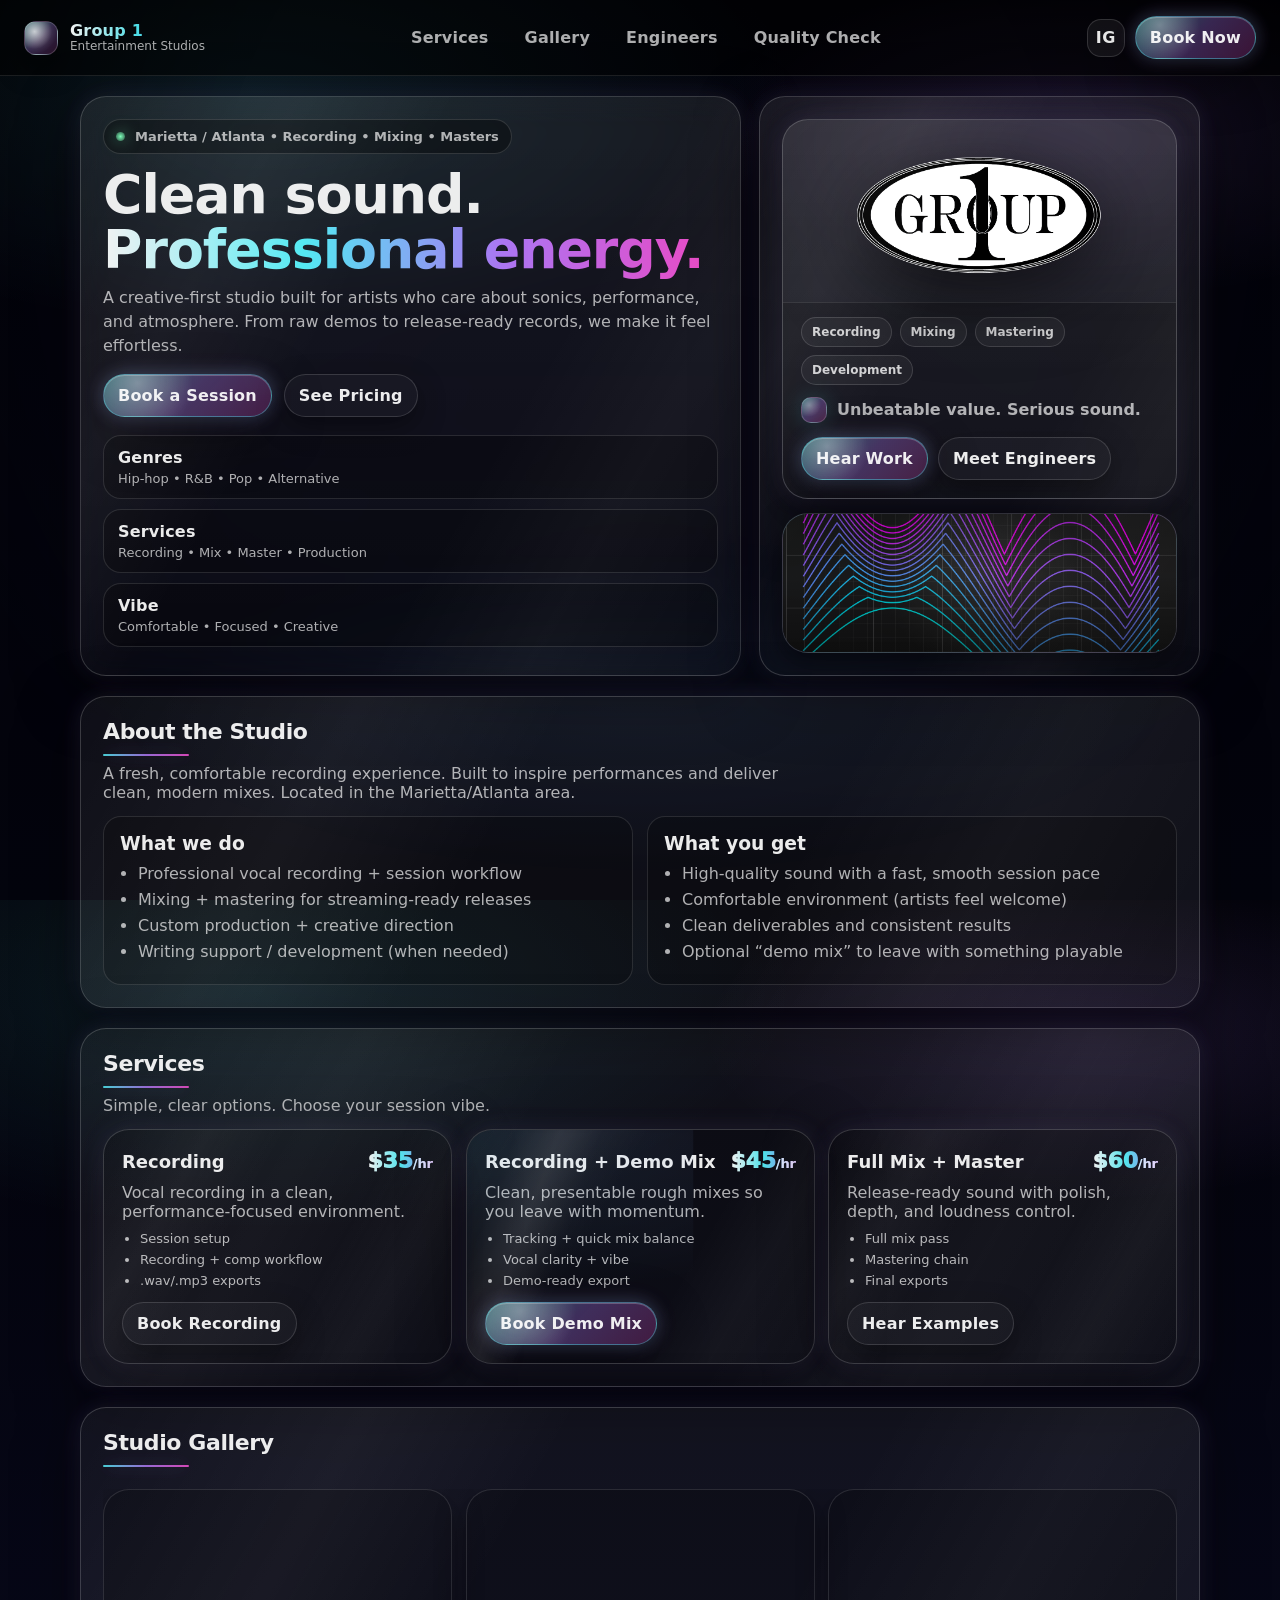
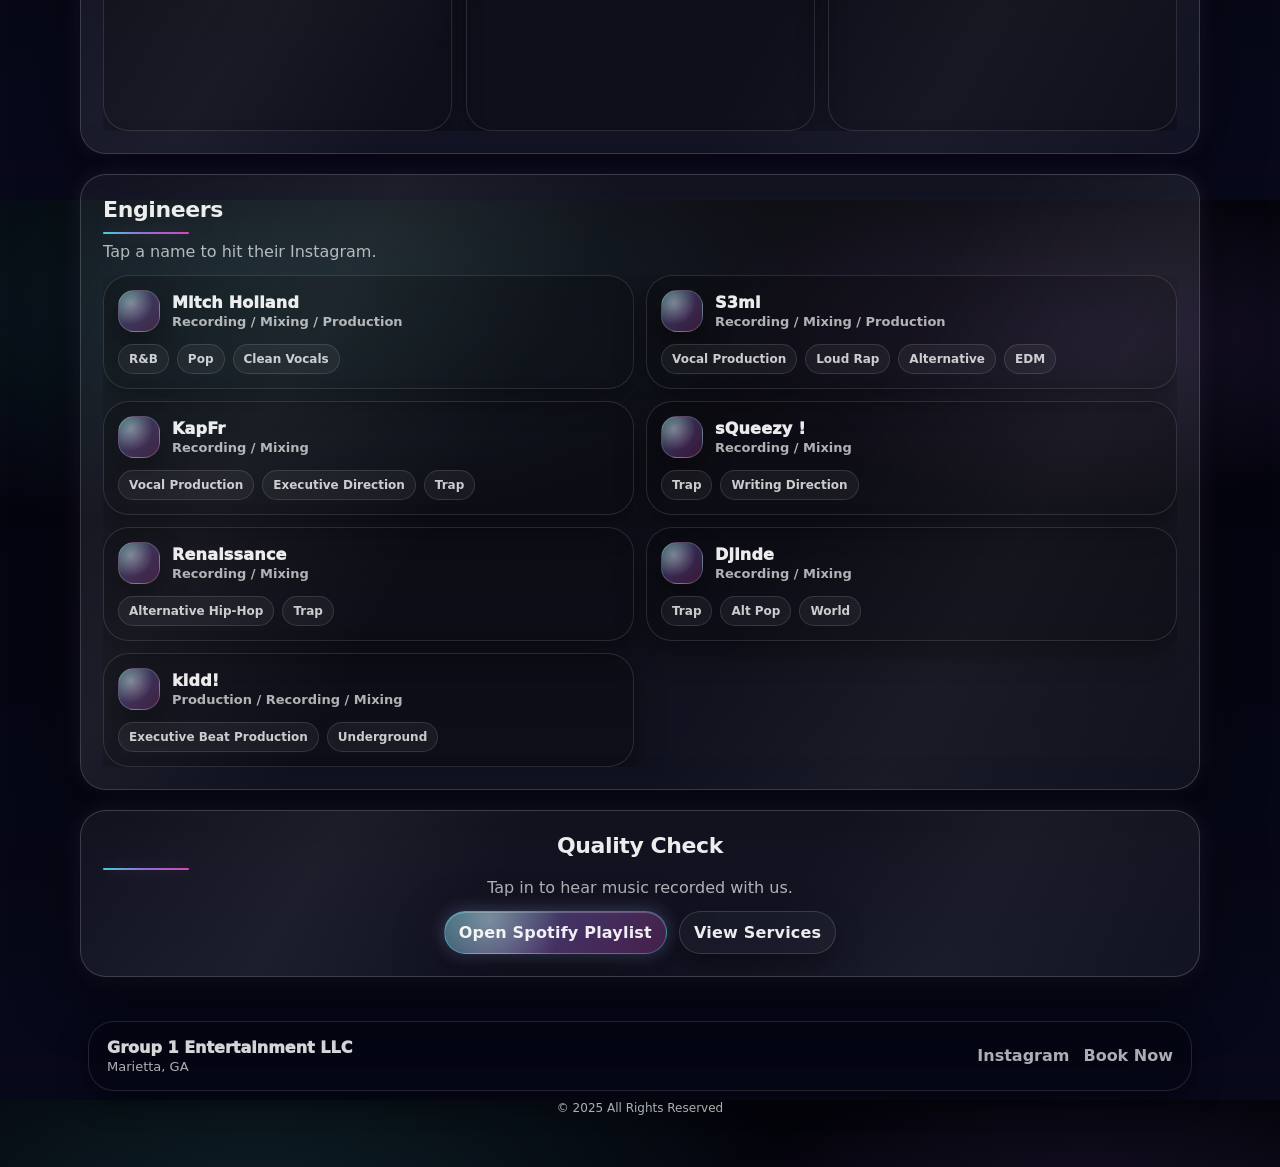
==== commit 20c94251: "Update image sources in index.html Replaced placeholder images with actual image paths." ====
--- a/index.html
+++ b/index.html
@@ -115,7 +115,7 @@
         </div>
 
         <div class="hero-right">
-          <!-- Put your logo here -->
+          
           <div class="hero-card">
             <div class="hero-logo">
               <img
@@ -145,7 +145,7 @@
             </div>
           </div>
 
-          <!-- Decorative chrome "sigil" panel -->
+          
           <div class="sigil-panel">
   <img class="sigil-image" src="images/fold.png" alt="Studio highlight" />
   <div class="sigil-lines"></div>
@@ -263,13 +263,13 @@
 
         <div class="gallery">
           <figure class="shot">
-            <img src="images/new_left.jpg" alt="Studio room" loading="lazy" />
+            <img src="images/setup_l.jpg" alt="Studio room" loading="lazy" />
           </figure>
           <figure class="shot">
-            <img src="images/new_center.jpg" alt="Vocal booth" loading="lazy" />
+            <img src="images/computer_C.jpg" alt="Vocal booth" loading="lazy" />
           </figure>
           <figure class="shot">
-            <img src="images/right.jpg" alt="Control room" loading="lazy" />
+            <img src="images/mic_right.jpg" alt="Control room" loading="lazy" />
           </figure>
         </div>
       </section>
--- a/style.css
+++ b/style.css
@@ -1,7 +1,3 @@
-
-/* ==========================
-   GROUP 1 — Y2K CHROME / CYBER SIGILISM
-   ========================== */
 
 :root {
   --bg0: #05050a;
@@ -39,10 +35,9 @@
               radial-gradient(900px 600px at 85% 15%, rgba(180,124,255,0.14), transparent 55%),
               radial-gradient(900px 700px at 50% 95%, rgba(123,255,184,0.10), transparent 60%),
               linear-gradient(180deg, var(--bg0), var(--bg1));
+  background-attachment: fixed;
   overflow-x: hidden;
-
-   position: relative;
-  
+  position: relative;
 }
 
 /* Background layers */
@@ -61,13 +56,38 @@
     linear-gradient(180deg, #03030a, #07081a);
 }
 
-/* 3D outrun grid (stronger + deeper) */
+@media (min-width: 768px) {
+  body {
+    /* Simplified gradients for desktop to reduce GPU load */
+    background:
+      radial-gradient(900px 400px at 20% 10%, rgba(85,246,255,0.10), transparent 60%),
+      radial-gradient(700px 300px at 85% 15%, rgba(180,124,255,0.12), transparent 55%),
+      linear-gradient(180deg, #03030a, #07081a);
+  }
+  .bg-orb {
+    /* Reduce blur and saturation for desktop */
+    filter: blur(8px) saturate(1.1);
+    opacity: 0.35;
+  }
+  body::before {
+    /* Reduce vignette intensity for desktop */
+    opacity: 0.35;
+  }
+  .bg-grid {
+    /* Lower opacity for desktop grid */
+    opacity: 0.35;
+    filter: drop-shadow(0 20px 45px rgba(0,0,0,0.55)) saturate(1.1);
+  }
+}
+
+/* 3D outrun grid - DISABLED for performance */
 .bg-grid{
+  display: none;
   position: absolute;
   inset: -30%;
   transform-origin: 50% 65%;
   transform: perspective(900px) rotateX(66deg) translateY(-8%);
-  opacity: 0.60;
+  opacity: 0;
   z-index: -1;
 
 
@@ -86,7 +106,7 @@
     saturate(1.25);
 }
 
-/* Louder horizon glow + scanlines */
+/* Louder horizon glow + scanlines - SIMPLIFIED */
 .bg::before{
   content:"";
   position:absolute;
@@ -94,26 +114,17 @@
   pointer-events:none;
 
   background:
-    /* horizon bloom */
-    radial-gradient(1000px 320px at 50% 75%, rgba(255,79,216,0.26), transparent 68%),
-    radial-gradient(900px 280px at 50% 78%, rgba(85,246,255,0.18), transparent 64%),
-    radial-gradient(760px 240px at 50% 80%, rgba(180,124,255,0.16), transparent 64%),
-
-    /* scanlines */
-    repeating-linear-gradient(
-      to bottom,
-      rgba(255,255,255,0.05) 0px,
-      rgba(255,255,255,0.05) 1px,
-      transparent 2px,
-      transparent 7px
-    );
-
-  opacity: 0.48;
-  mix-blend-mode: screen;
-}
-
-/* stars / spark */
+    /* horizon bloom - simplified */
+    radial-gradient(900px 280px at 50% 78%, rgba(85,246,255,0.10), transparent 64%),
+    radial-gradient(760px 240px at 50% 80%, rgba(180,124,255,0.08), transparent 64%);
+
+  opacity: 0.35;
+  mix-blend-mode: normal;
+}
+
+/* stars / spark - DISABLED for performance */
 .bg::after{
+  display: none;
   content:"";
   position:absolute;
   inset:0;
@@ -127,21 +138,23 @@
   background-size: 220px 220px, 320px 320px, 420px 420px;
   background-position: 0 0, 60px 120px, 140px 240px;
 
-  opacity: 0.14;
+  opacity: 0;
   filter: blur(0.2px);
 }
 
-/* hotter neon orbs */
+/* hotter neon orbs - DISABLED for performance */
 .bg-orb{
+  display: none;
   position:absolute;
   width: 680px;
   height: 680px;
   border-radius: 999px;
-  opacity: 0.52;
+  opacity: 0;
   filter: blur(18px) saturate(1.35);
 }
 
 .orb-a{
+  display: none;
   left: -260px;
   top: -200px;
   background:
@@ -151,6 +164,7 @@
 }
 
 .orb-b{
+  display: none;
   right: -300px;
   top: 10px;
   background:
@@ -160,6 +174,7 @@
 }
 
 .orb-c{
+  display: none;
   left: 18%;
   bottom: -360px;
   background:
@@ -168,17 +183,18 @@
     radial-gradient(circle at 70% 75%, rgba(255,234,120,0.28), transparent 60%);
 }
 
-/* Deeper vignette + bloom framing */
+/* Deeper vignette + bloom framing - OPTIMIZED for scroll */
 body::before{
   content:"";
   position: fixed;
-  inset:0;
-  pointer-events:none;
+  inset: 0;
+  pointer-events: none;
   background:
     radial-gradient(circle at 50% 25%, transparent 0 45%, rgba(0,0,0,0.70) 82%),
     radial-gradient(circle at 50% 110%, rgba(0,0,0,0.75), transparent 60%);
   opacity: 0.65;
   z-index: -1;
+  will-change: auto;
 }
 
 
@@ -205,9 +221,11 @@
   gap: 18px;
   padding: 16px 24px;
 
-  background: rgba(0, 0, 0, 0.35);
-  backdrop-filter: blur(16px);
+  background: rgba(0, 0, 0, 0.55);
+  backdrop-filter: none;
   border-bottom: 1px solid rgba(255, 255, 255, 0.10);
+  will-change: auto;
+  contain: layout;
 }
 
 .brand {
@@ -298,7 +316,7 @@
   box-shadow: 0 10px 28px rgba(0,0,0,0.40);
 }
 .btn:hover {
-  transform: translateY(-1px);
+  transform: none;
   border-color: rgba(255,255,255,0.26);
   background: rgba(255,255,255,0.08);
 }
@@ -324,21 +342,24 @@
   margin-top: 20px;
   padding: 22px;
   border-radius: var(--r-xl);
-  background: linear-gradient(180deg, rgba(255,255,255,0.08), rgba(255,255,255,0.04));
+  background: rgba(255,255,255,0.05);
   border: 1px solid rgba(255,255,255,0.14);
-  box-shadow: var(--shadow2);
-  backdrop-filter: blur(14px);
+  box-shadow: 0 10px 30px rgba(0,0,0,0.45);
+  backdrop-filter: none;
   position: relative;
   overflow: hidden;
+  will-change: auto;
+  contain: layout style paint;
 }
 .panel::before {
+  display: none;
   content: "";
   position: absolute;
   inset: -2px;
   background: radial-gradient(700px 260px at 20% 10%, rgba(85,246,255,0.14), transparent 55%),
               radial-gradient(700px 260px at 80% 0%, rgba(180,124,255,0.12), transparent 55%),
               radial-gradient(700px 260px at 50% 110%, rgba(255,79,216,0.10), transparent 60%);
-  opacity: 0.85;
+  opacity: 0;
   pointer-events: none;
 }
 
@@ -633,8 +654,8 @@
               radial-gradient(700px 260px at 30% 10%, rgba(85,246,255,0.16), transparent 60%),
               radial-gradient(700px 260px at 70% 0%, rgba(180,124,255,0.12), transparent 60%);
   transform: translateX(-35%);
-  animation: sweep 4.6s ease-in-out infinite;
-  opacity: 0.9;
+  animation: none;
+  opacity: 0.4;
   pointer-events: none;
 }
 @keyframes sweep {
@@ -683,6 +704,7 @@
     0 18px 60px rgba(0,0,0,0.55),
     0 0 28px rgba(255,79,216,0.08),
     0 0 26px rgba(85,246,255,0.07);
+  contain: layout style paint;
 }
 
 /* neon underline accents on headings */
@@ -711,19 +733,14 @@
 }
 .btn-primary:hover{
   box-shadow:
-    0 22px 64px rgba(0,0,0,0.50),
-    0 0 22px rgba(85,246,255,0.26),
-    0 0 30px rgba(255,79,216,0.22),
-    0 0 40px rgba(180,124,255,0.16),
-    inset 0 1px 0 rgba(255,255,255,0.28);
-}
-
-/* extra neon hover lift */
+    0 10px 30px rgba(0,0,0,0.45),
+    0 0 18px rgba(85,246,255,0.12);
+}
+
+/* extra neon hover lift - REDUCED */
 .card:hover, .person:hover, .shot:hover{
   box-shadow:
-    0 24px 76px rgba(0,0,0,0.60),
-    0 0 34px rgba(85,246,255,0.10),
-    0 0 34px rgba(255,79,216,0.10);
+    0 10px 30px rgba(0,0,0,0.45);
 }
 
 /* Gallery */
@@ -732,6 +749,7 @@
   grid-template-columns: repeat(3, 1fr);
   gap: 14px;
   margin-top: 12px;
+  contain: layout style paint;
 }
 .shot {
   margin: 0;
@@ -740,16 +758,19 @@
   border: 1px solid rgba(255,255,255,0.12);
   background: rgba(0,0,0,0.22);
   box-shadow: var(--shadow2);
+  contain: layout style paint;
 }
 .shot img {
   width: 100%;
   height: 240px;
   object-fit: cover;
   display: block;
-  transform: scale(1.01);
-  transition: transform 200ms ease;
-}
-.shot:hover img { transform: scale(1.04); }
+  transform: scale(1);
+  transition: none;
+  will-change: auto;
+  content-visibility: auto;
+}
+.shot:hover img { transform: scale(1); }
 
 /* People */
 .people {
@@ -757,6 +778,7 @@
   grid-template-columns: repeat(2, 1fr);
   gap: 12px;
   margin-top: 10px;
+  contain: layout style paint;
 }
 .person {
   display: grid;
@@ -767,11 +789,12 @@
   color: var(--text);
   background: rgba(0,0,0,0.22);
   border: 1px solid rgba(255,255,255,0.12);
-  box-shadow: var(--shadow2);
-  transition: transform 180ms ease, border-color 180ms ease, background 180ms ease;
+  box-shadow: 0 10px 30px rgba(0,0,0,0.45);
+  transition: none;
+  contain: layout style paint;
 }
 .person:hover {
-  transform: translateY(-2px);
+  transform: none;
   border-color: rgba(255,255,255,0.22);
   background: rgba(255,255,255,0.05);
 }
--- a/style.css
+++ b/style.css
@@ -1,7 +1,3 @@
-
-/* ==========================
-   GROUP 1 — Y2K CHROME / CYBER SIGILISM
-   ========================== */
 
 :root {
   --bg0: #05050a;
@@ -39,10 +35,9 @@
               radial-gradient(900px 600px at 85% 15%, rgba(180,124,255,0.14), transparent 55%),
               radial-gradient(900px 700px at 50% 95%, rgba(123,255,184,0.10), transparent 60%),
               linear-gradient(180deg, var(--bg0), var(--bg1));
+  background-attachment: fixed;
   overflow-x: hidden;
-
-   position: relative;
-  
+  position: relative;
 }
 
 /* Background layers */
@@ -61,13 +56,38 @@
     linear-gradient(180deg, #03030a, #07081a);
 }
 
-/* 3D outrun grid (stronger + deeper) */
+@media (min-width: 768px) {
+  body {
+    /* Simplified gradients for desktop to reduce GPU load */
+    background:
+      radial-gradient(900px 400px at 20% 10%, rgba(85,246,255,0.10), transparent 60%),
+      radial-gradient(700px 300px at 85% 15%, rgba(180,124,255,0.12), transparent 55%),
+      linear-gradient(180deg, #03030a, #07081a);
+  }
+  .bg-orb {
+    /* Reduce blur and saturation for desktop */
+    filter: blur(8px) saturate(1.1);
+    opacity: 0.35;
+  }
+  body::before {
+    /* Reduce vignette intensity for desktop */
+    opacity: 0.35;
+  }
+  .bg-grid {
+    /* Lower opacity for desktop grid */
+    opacity: 0.35;
+    filter: drop-shadow(0 20px 45px rgba(0,0,0,0.55)) saturate(1.1);
+  }
+}
+
+/* 3D outrun grid - DISABLED for performance */
 .bg-grid{
+  display: none;
   position: absolute;
   inset: -30%;
   transform-origin: 50% 65%;
   transform: perspective(900px) rotateX(66deg) translateY(-8%);
-  opacity: 0.60;
+  opacity: 0;
   z-index: -1;
 
 
@@ -86,7 +106,7 @@
     saturate(1.25);
 }
 
-/* Louder horizon glow + scanlines */
+/* Louder horizon glow + scanlines - SIMPLIFIED */
 .bg::before{
   content:"";
   position:absolute;
@@ -94,26 +114,17 @@
   pointer-events:none;
 
   background:
-    /* horizon bloom */
-    radial-gradient(1000px 320px at 50% 75%, rgba(255,79,216,0.26), transparent 68%),
-    radial-gradient(900px 280px at 50% 78%, rgba(85,246,255,0.18), transparent 64%),
-    radial-gradient(760px 240px at 50% 80%, rgba(180,124,255,0.16), transparent 64%),
-
-    /* scanlines */
-    repeating-linear-gradient(
-      to bottom,
-      rgba(255,255,255,0.05) 0px,
-      rgba(255,255,255,0.05) 1px,
-      transparent 2px,
-      transparent 7px
-    );
-
-  opacity: 0.48;
-  mix-blend-mode: screen;
-}
-
-/* stars / spark */
+    /* horizon bloom - simplified */
+    radial-gradient(900px 280px at 50% 78%, rgba(85,246,255,0.10), transparent 64%),
+    radial-gradient(760px 240px at 50% 80%, rgba(180,124,255,0.08), transparent 64%);
+
+  opacity: 0.35;
+  mix-blend-mode: normal;
+}
+
+/* stars / spark - DISABLED for performance */
 .bg::after{
+  display: none;
   content:"";
   position:absolute;
   inset:0;
@@ -127,21 +138,23 @@
   background-size: 220px 220px, 320px 320px, 420px 420px;
   background-position: 0 0, 60px 120px, 140px 240px;
 
-  opacity: 0.14;
+  opacity: 0;
   filter: blur(0.2px);
 }
 
-/* hotter neon orbs */
+/* hotter neon orbs - DISABLED for performance */
 .bg-orb{
+  display: none;
   position:absolute;
   width: 680px;
   height: 680px;
   border-radius: 999px;
-  opacity: 0.52;
+  opacity: 0;
   filter: blur(18px) saturate(1.35);
 }
 
 .orb-a{
+  display: none;
   left: -260px;
   top: -200px;
   background:
@@ -151,6 +164,7 @@
 }
 
 .orb-b{
+  display: none;
   right: -300px;
   top: 10px;
   background:
@@ -160,6 +174,7 @@
 }
 
 .orb-c{
+  display: none;
   left: 18%;
   bottom: -360px;
   background:
@@ -168,17 +183,18 @@
     radial-gradient(circle at 70% 75%, rgba(255,234,120,0.28), transparent 60%);
 }
 
-/* Deeper vignette + bloom framing */
+/* Deeper vignette + bloom framing - OPTIMIZED for scroll */
 body::before{
   content:"";
   position: fixed;
-  inset:0;
-  pointer-events:none;
+  inset: 0;
+  pointer-events: none;
   background:
     radial-gradient(circle at 50% 25%, transparent 0 45%, rgba(0,0,0,0.70) 82%),
     radial-gradient(circle at 50% 110%, rgba(0,0,0,0.75), transparent 60%);
   opacity: 0.65;
   z-index: -1;
+  will-change: auto;
 }
 
 
@@ -205,9 +221,11 @@
   gap: 18px;
   padding: 16px 24px;
 
-  background: rgba(0, 0, 0, 0.35);
-  backdrop-filter: blur(16px);
+  background: rgba(0, 0, 0, 0.55);
+  backdrop-filter: none;
   border-bottom: 1px solid rgba(255, 255, 255, 0.10);
+  will-change: auto;
+  contain: layout;
 }
 
 .brand {
@@ -298,7 +316,7 @@
   box-shadow: 0 10px 28px rgba(0,0,0,0.40);
 }
 .btn:hover {
-  transform: translateY(-1px);
+  transform: none;
   border-color: rgba(255,255,255,0.26);
   background: rgba(255,255,255,0.08);
 }
@@ -324,21 +342,24 @@
   margin-top: 20px;
   padding: 22px;
   border-radius: var(--r-xl);
-  background: linear-gradient(180deg, rgba(255,255,255,0.08), rgba(255,255,255,0.04));
+  background: rgba(255,255,255,0.05);
   border: 1px solid rgba(255,255,255,0.14);
-  box-shadow: var(--shadow2);
-  backdrop-filter: blur(14px);
+  box-shadow: 0 10px 30px rgba(0,0,0,0.45);
+  backdrop-filter: none;
   position: relative;
   overflow: hidden;
+  will-change: auto;
+  contain: layout style paint;
 }
 .panel::before {
+  display: none;
   content: "";
   position: absolute;
   inset: -2px;
   background: radial-gradient(700px 260px at 20% 10%, rgba(85,246,255,0.14), transparent 55%),
               radial-gradient(700px 260px at 80% 0%, rgba(180,124,255,0.12), transparent 55%),
               radial-gradient(700px 260px at 50% 110%, rgba(255,79,216,0.10), transparent 60%);
-  opacity: 0.85;
+  opacity: 0;
   pointer-events: none;
 }
 
@@ -633,8 +654,8 @@
               radial-gradient(700px 260px at 30% 10%, rgba(85,246,255,0.16), transparent 60%),
               radial-gradient(700px 260px at 70% 0%, rgba(180,124,255,0.12), transparent 60%);
   transform: translateX(-35%);
-  animation: sweep 4.6s ease-in-out infinite;
-  opacity: 0.9;
+  animation: none;
+  opacity: 0.4;
   pointer-events: none;
 }
 @keyframes sweep {
@@ -683,6 +704,7 @@
     0 18px 60px rgba(0,0,0,0.55),
     0 0 28px rgba(255,79,216,0.08),
     0 0 26px rgba(85,246,255,0.07);
+  contain: layout style paint;
 }
 
 /* neon underline accents on headings */
@@ -711,19 +733,14 @@
 }
 .btn-primary:hover{
   box-shadow:
-    0 22px 64px rgba(0,0,0,0.50),
-    0 0 22px rgba(85,246,255,0.26),
-    0 0 30px rgba(255,79,216,0.22),
-    0 0 40px rgba(180,124,255,0.16),
-    inset 0 1px 0 rgba(255,255,255,0.28);
-}
-
-/* extra neon hover lift */
+    0 10px 30px rgba(0,0,0,0.45),
+    0 0 18px rgba(85,246,255,0.12);
+}
+
+/* extra neon hover lift - REDUCED */
 .card:hover, .person:hover, .shot:hover{
   box-shadow:
-    0 24px 76px rgba(0,0,0,0.60),
-    0 0 34px rgba(85,246,255,0.10),
-    0 0 34px rgba(255,79,216,0.10);
+    0 10px 30px rgba(0,0,0,0.45);
 }
 
 /* Gallery */
@@ -732,6 +749,7 @@
   grid-template-columns: repeat(3, 1fr);
   gap: 14px;
   margin-top: 12px;
+  contain: layout style paint;
 }
 .shot {
   margin: 0;
@@ -740,16 +758,19 @@
   border: 1px solid rgba(255,255,255,0.12);
   background: rgba(0,0,0,0.22);
   box-shadow: var(--shadow2);
+  contain: layout style paint;
 }
 .shot img {
   width: 100%;
   height: 240px;
   object-fit: cover;
   display: block;
-  transform: scale(1.01);
-  transition: transform 200ms ease;
-}
-.shot:hover img { transform: scale(1.04); }
+  transform: scale(1);
+  transition: none;
+  will-change: auto;
+  content-visibility: auto;
+}
+.shot:hover img { transform: scale(1); }
 
 /* People */
 .people {
@@ -757,6 +778,7 @@
   grid-template-columns: repeat(2, 1fr);
   gap: 12px;
   margin-top: 10px;
+  contain: layout style paint;
 }
 .person {
   display: grid;
@@ -767,11 +789,12 @@
   color: var(--text);
   background: rgba(0,0,0,0.22);
   border: 1px solid rgba(255,255,255,0.12);
-  box-shadow: var(--shadow2);
-  transition: transform 180ms ease, border-color 180ms ease, background 180ms ease;
+  box-shadow: 0 10px 30px rgba(0,0,0,0.45);
+  transition: none;
+  contain: layout style paint;
 }
 .person:hover {
-  transform: translateY(-2px);
+  transform: none;
   border-color: rgba(255,255,255,0.22);
   background: rgba(255,255,255,0.05);
 }
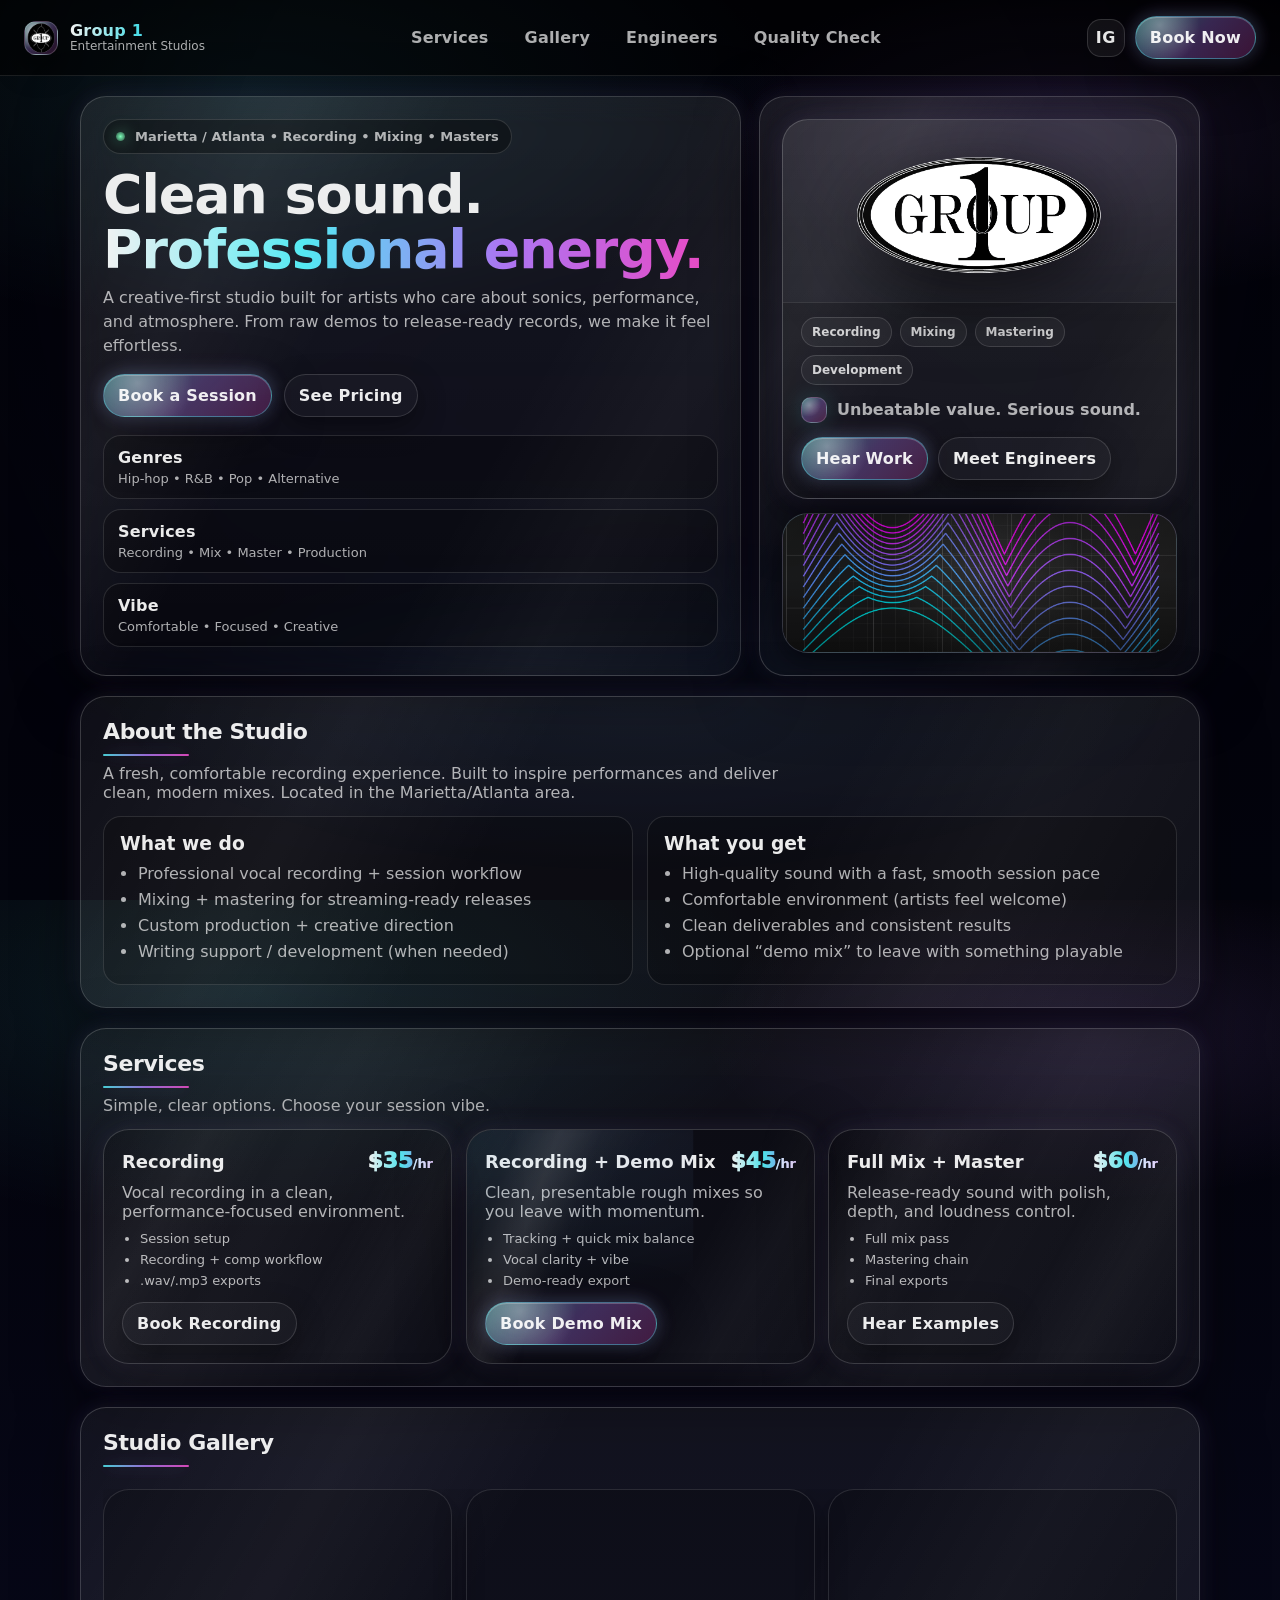
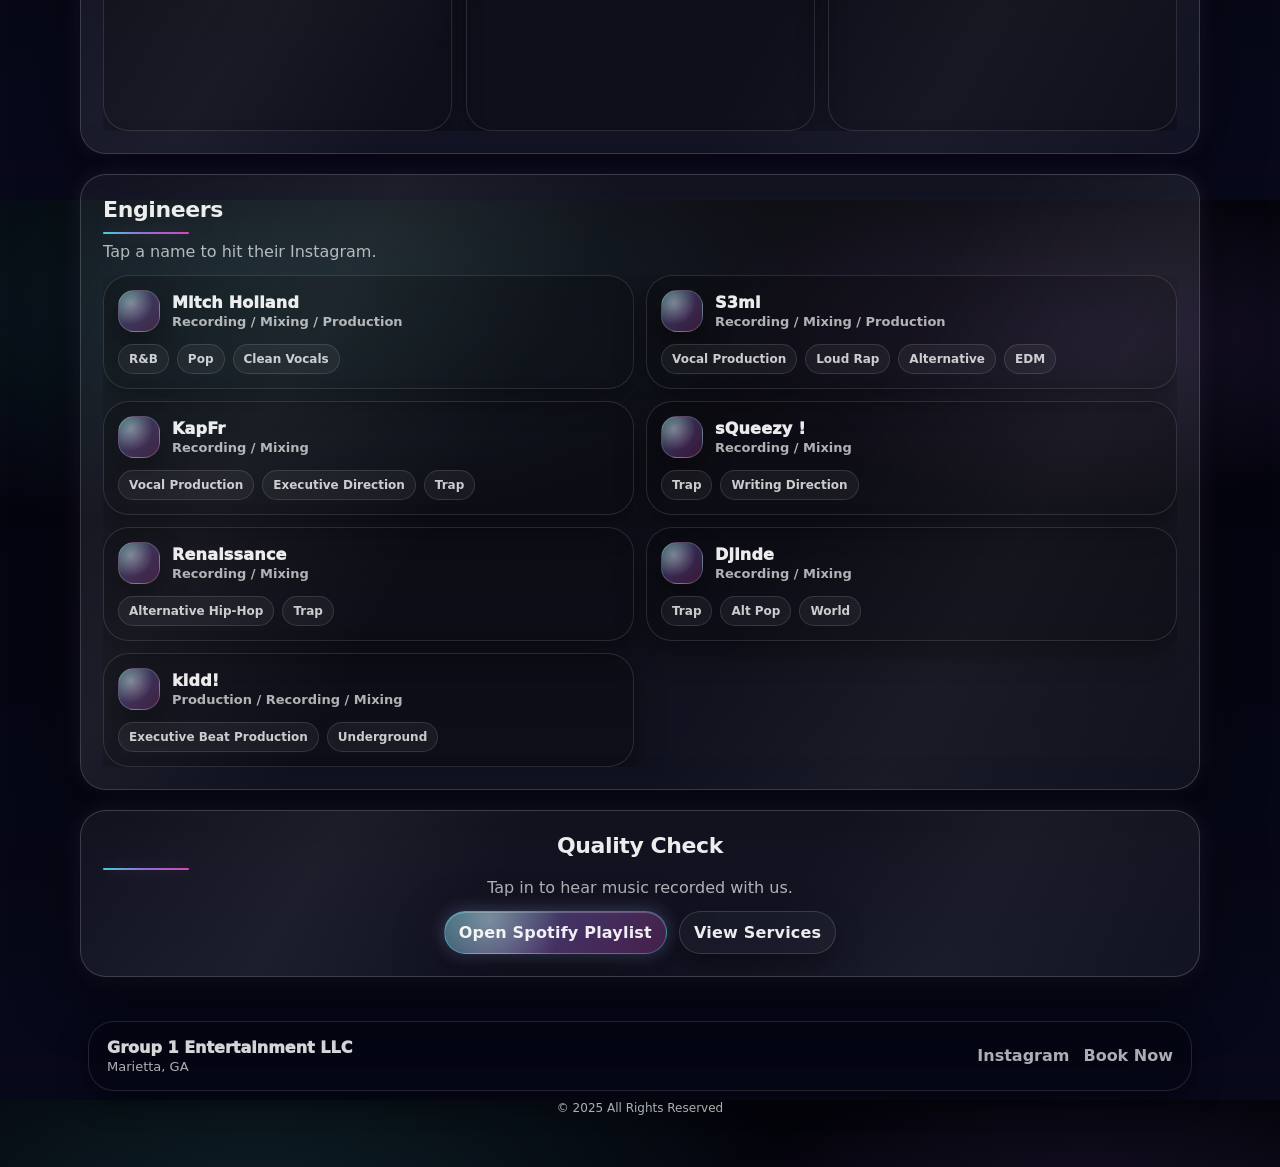
==== commit 4380c278: "Replace brand mark span with logo image" ====
--- a/index.html
+++ b/index.html
@@ -11,13 +11,15 @@
     <link rel="stylesheet" href="style.css" />
     <link rel="stylesheet" href="style.css" />
 
-<link rel="icon" href="favicon.ico" sizes="any">
-<link rel="apple-touch-icon" href="apple-touch-icon.png">
-<link rel="manifest" href="site.webmanifest">
-<link rel="icon" type="image/png" sizes="512x512" href="web-app-manifest-512x512.png">
+<link rel="icon" type="image/png" href="favicon-96x96.png" sizes="96x96" />
+<link rel="icon" type="image/svg+xml" href="favicon.svg" />
+<link rel="shortcut icon" href="favicon.ico" />
+<link rel="apple-touch-icon" sizes="180x180" href="apple-touch-icon.png" />
+<meta name="apple-mobile-web-app-title" content="Group1Ent" />
+<link rel="manifest" href="site.webmanifest" />
   </head>
 
-  <body>
+   <body>
     <!-- Ambient background layers -->
     <div class="bg">
       <div class="bg-grid"></div>
@@ -31,7 +33,7 @@
     <!-- Top Nav -->
     <header class="nav">
       <a class="brand" href="#top" aria-label="Group 1 Entertainment Studios home">
-        <span class="brand-mark" aria-hidden="true"></span>
+        <img class="brand-mark" src="images/second_logo.PNG" alt="Group 1 logo" />
         <span class="brand-text">
           <span class="brand-name">Group 1</span>
           <span class="brand-sub">Entertainment Studios</span>
--- a/style.css
+++ b/style.css
@@ -1,4 +1,3 @@
-
 :root {
   --bg0: #05050a;
   --bg1: #070815;
--- a/style.css
+++ b/style.css
@@ -1,4 +1,3 @@
-
 :root {
   --bg0: #05050a;
   --bg1: #070815;
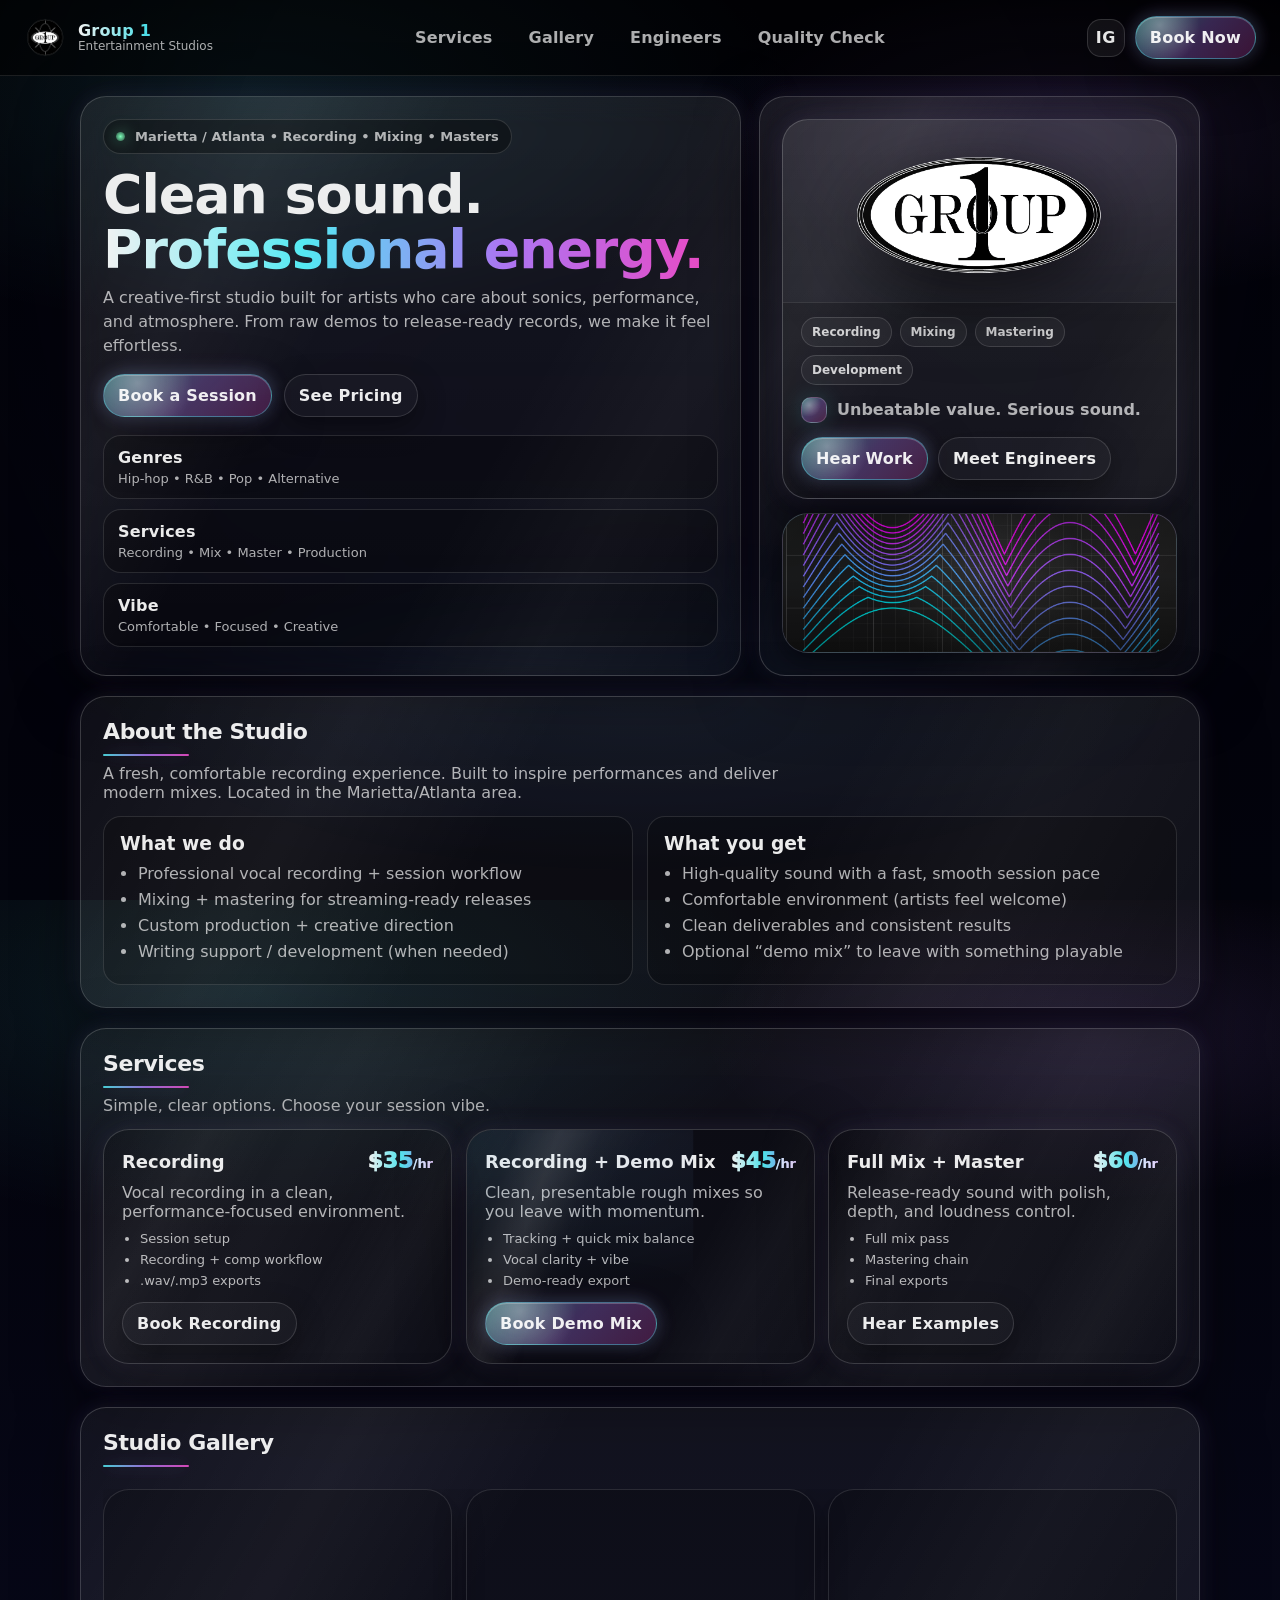
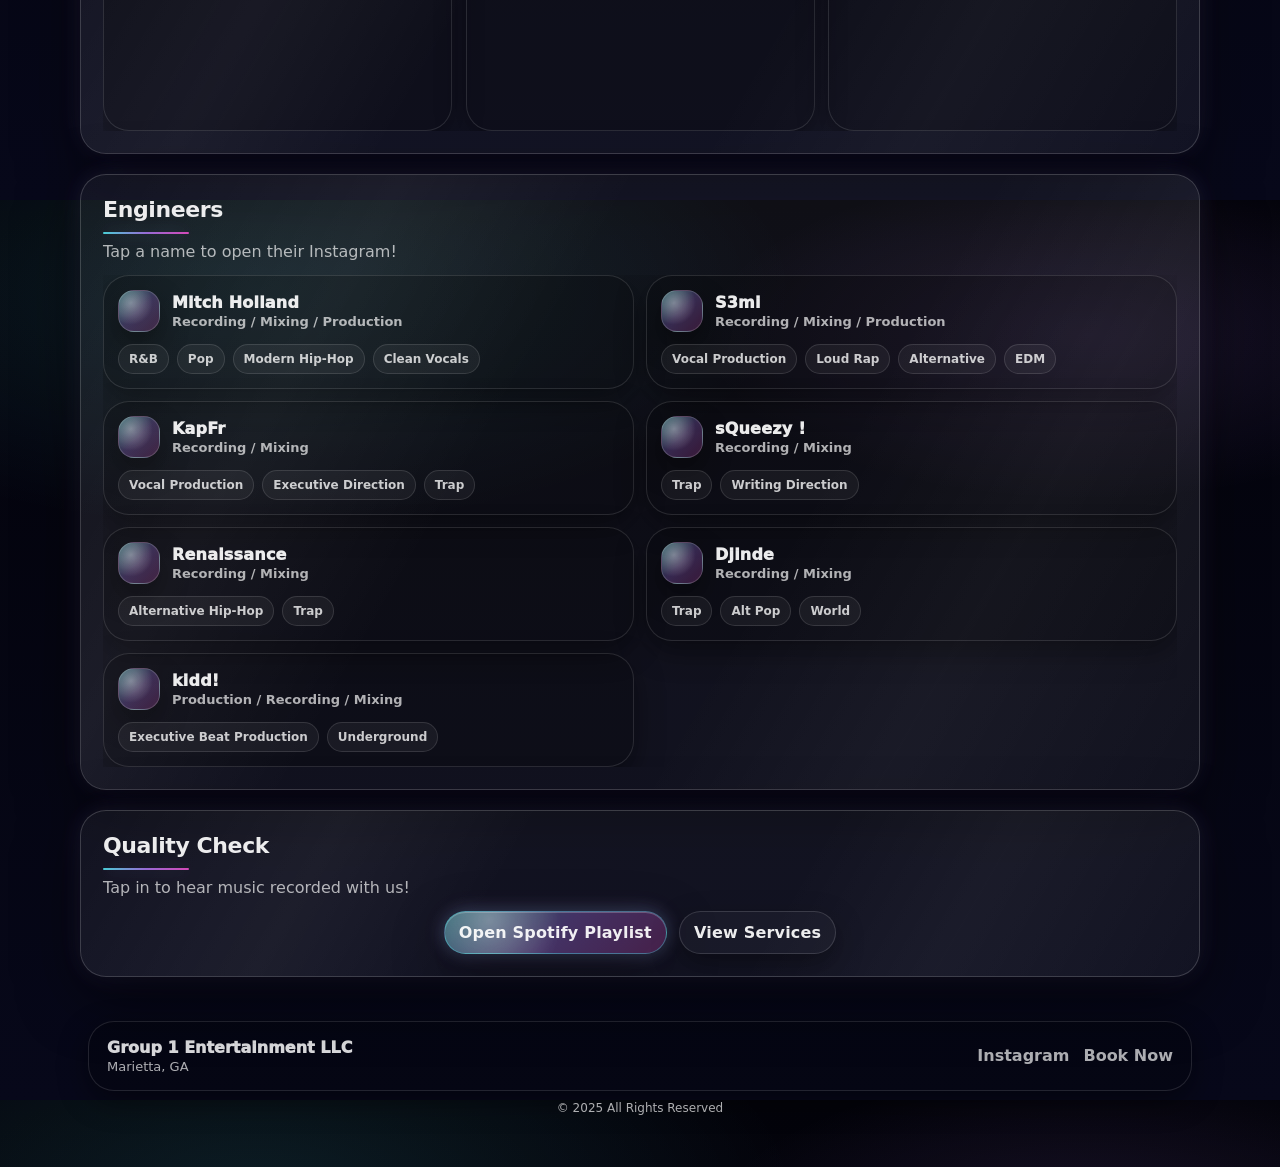
==== commit c44f3371: "Update text and formatting in index.html" ====
--- a/index.html
+++ b/index.html
@@ -162,7 +162,7 @@
           <h2>About the Studio</h2>
           <p>
             A fresh, comfortable recording experience. Built to inspire performances and deliver
-            clean, modern mixes. Located in the Marietta/Atlanta area.
+             modern mixes. Located in the Marietta/Atlanta area.
           </p>
         </div>
 
@@ -280,7 +280,7 @@
       <section class="panel" id="engineers">
         <div class="panel-head">
           <h2>Engineers</h2>
-          <p>Tap a name to hit their Instagram.</p>
+          <p>Tap a name to open their Instagram!</p>
         </div>
 
         <div class="people">
@@ -293,7 +293,7 @@
               </div>
             </div>
             <div class="person-tags">
-              <span>R&amp;B</span><span>Pop</span><span>Clean Vocals</span>
+              <span>R&amp;B</span><span>Pop</span><span>Modern Hip-Hop</span><span>Clean Vocals</span>
             </div>
           </a>
 
@@ -378,10 +378,10 @@
       </section>
 
       <!-- QUALITY CHECK -->
-      <section class="panel panel-center" id="work">
-        <div class="panel-head center">
+      <section class="panel" id="work">
+        <div class="panel-head">
           <h2>Quality Check</h2>
-          <p>Tap in to hear music recorded with us.</p>
+          <p>Tap in to hear music recorded with us!</p>
         </div>
 
         <div class="work-actions">
--- a/style.css
+++ b/style.css
@@ -235,13 +235,12 @@
   color: var(--text);
 }
 .brand-mark {
-  width: 34px; height: 34px;
-  border-radius: 12px;
-  background:
-    radial-gradient(circle at 30% 30%, rgba(255,255,255,0.75), rgba(255,255,255,0.06) 55%, transparent 70%),
-    linear-gradient(135deg, rgba(85,246,255,0.35), rgba(180,124,255,0.25), rgba(255,79,216,0.15));
-  border: 1px solid rgba(255,255,255,0.18);
-  box-shadow: 0 12px 30px rgba(0,0,0,0.45);
+  width: 42px; 
+  height: auto;
+  border-radius: 0;
+  background: none;
+  border: none;
+  box-shadow: none;
 }
 .brand-text { display: grid; line-height: 1.05; }
 .brand-name {
--- a/style.css
+++ b/style.css
@@ -235,13 +235,12 @@
   color: var(--text);
 }
 .brand-mark {
-  width: 34px; height: 34px;
-  border-radius: 12px;
-  background:
-    radial-gradient(circle at 30% 30%, rgba(255,255,255,0.75), rgba(255,255,255,0.06) 55%, transparent 70%),
-    linear-gradient(135deg, rgba(85,246,255,0.35), rgba(180,124,255,0.25), rgba(255,79,216,0.15));
-  border: 1px solid rgba(255,255,255,0.18);
-  box-shadow: 0 12px 30px rgba(0,0,0,0.45);
+  width: 42px; 
+  height: auto;
+  border-radius: 0;
+  background: none;
+  border: none;
+  box-shadow: none;
 }
 .brand-text { display: grid; line-height: 1.05; }
 .brand-name {
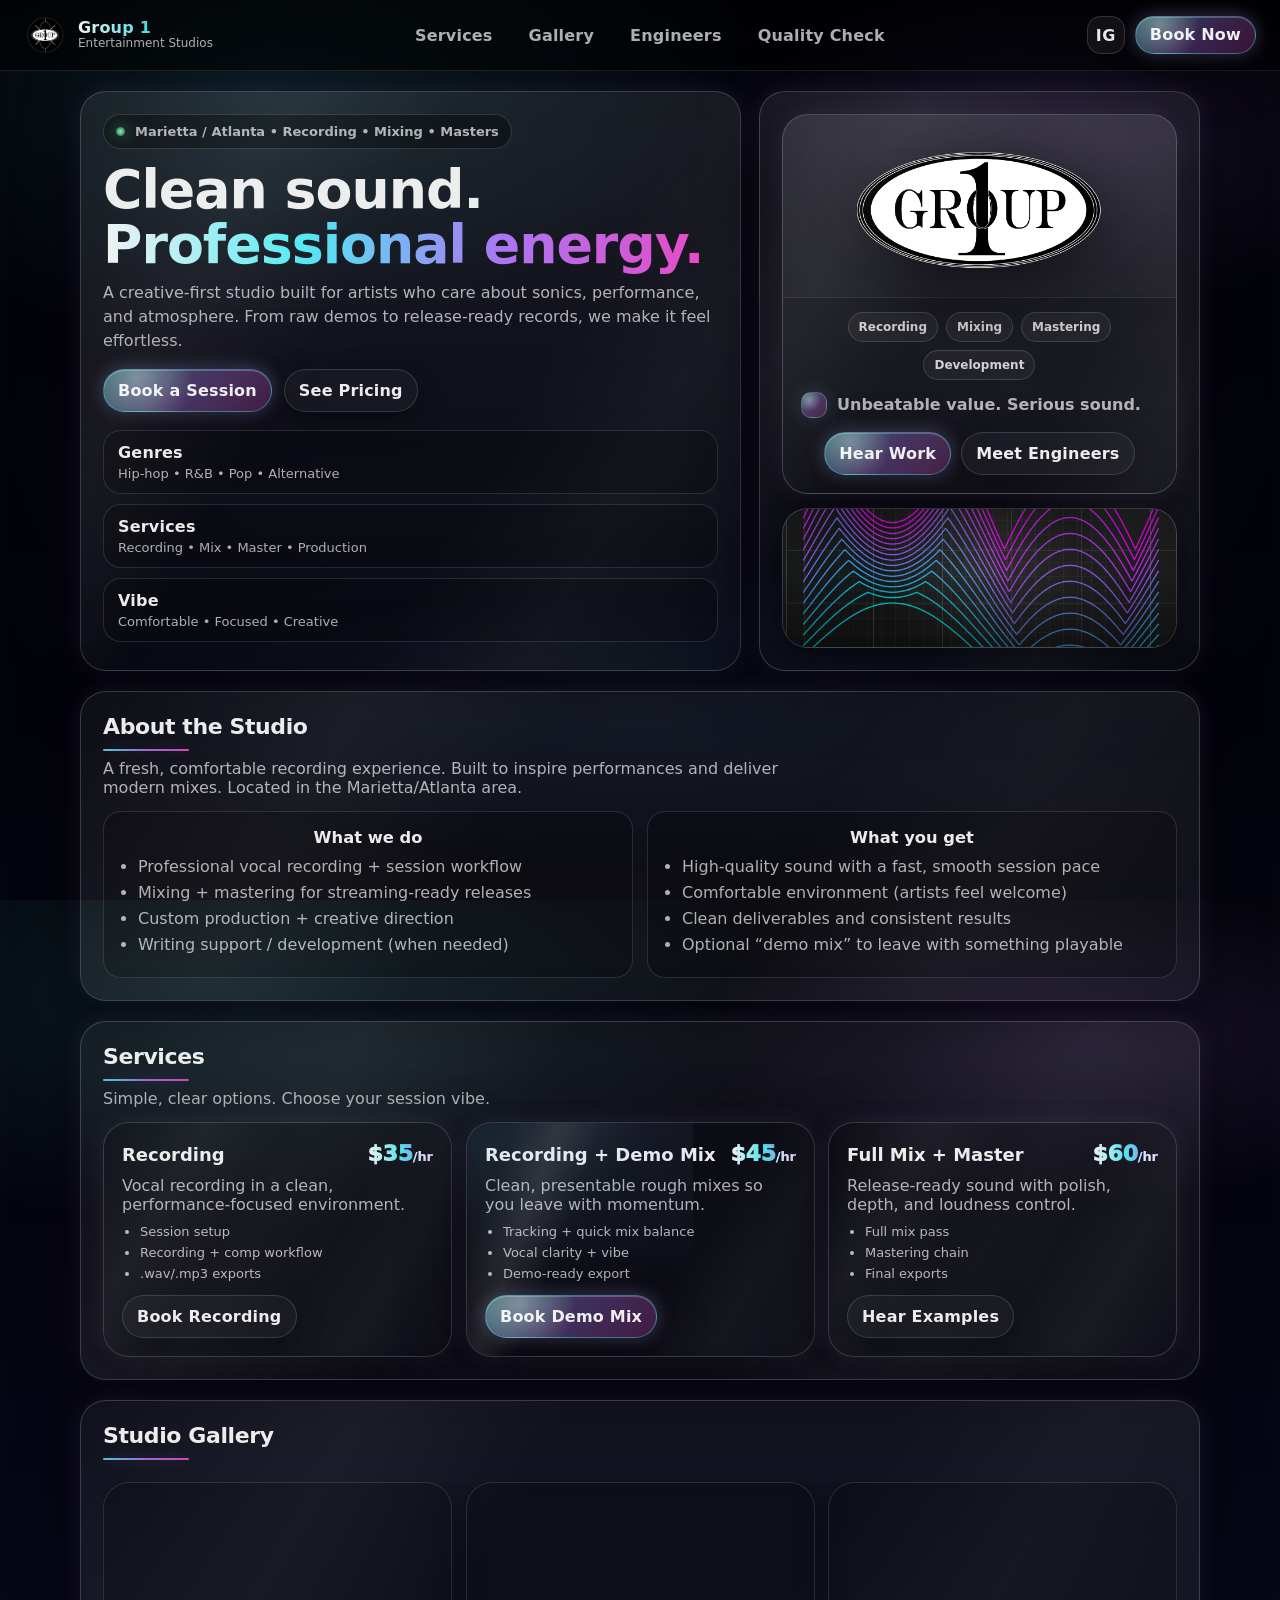
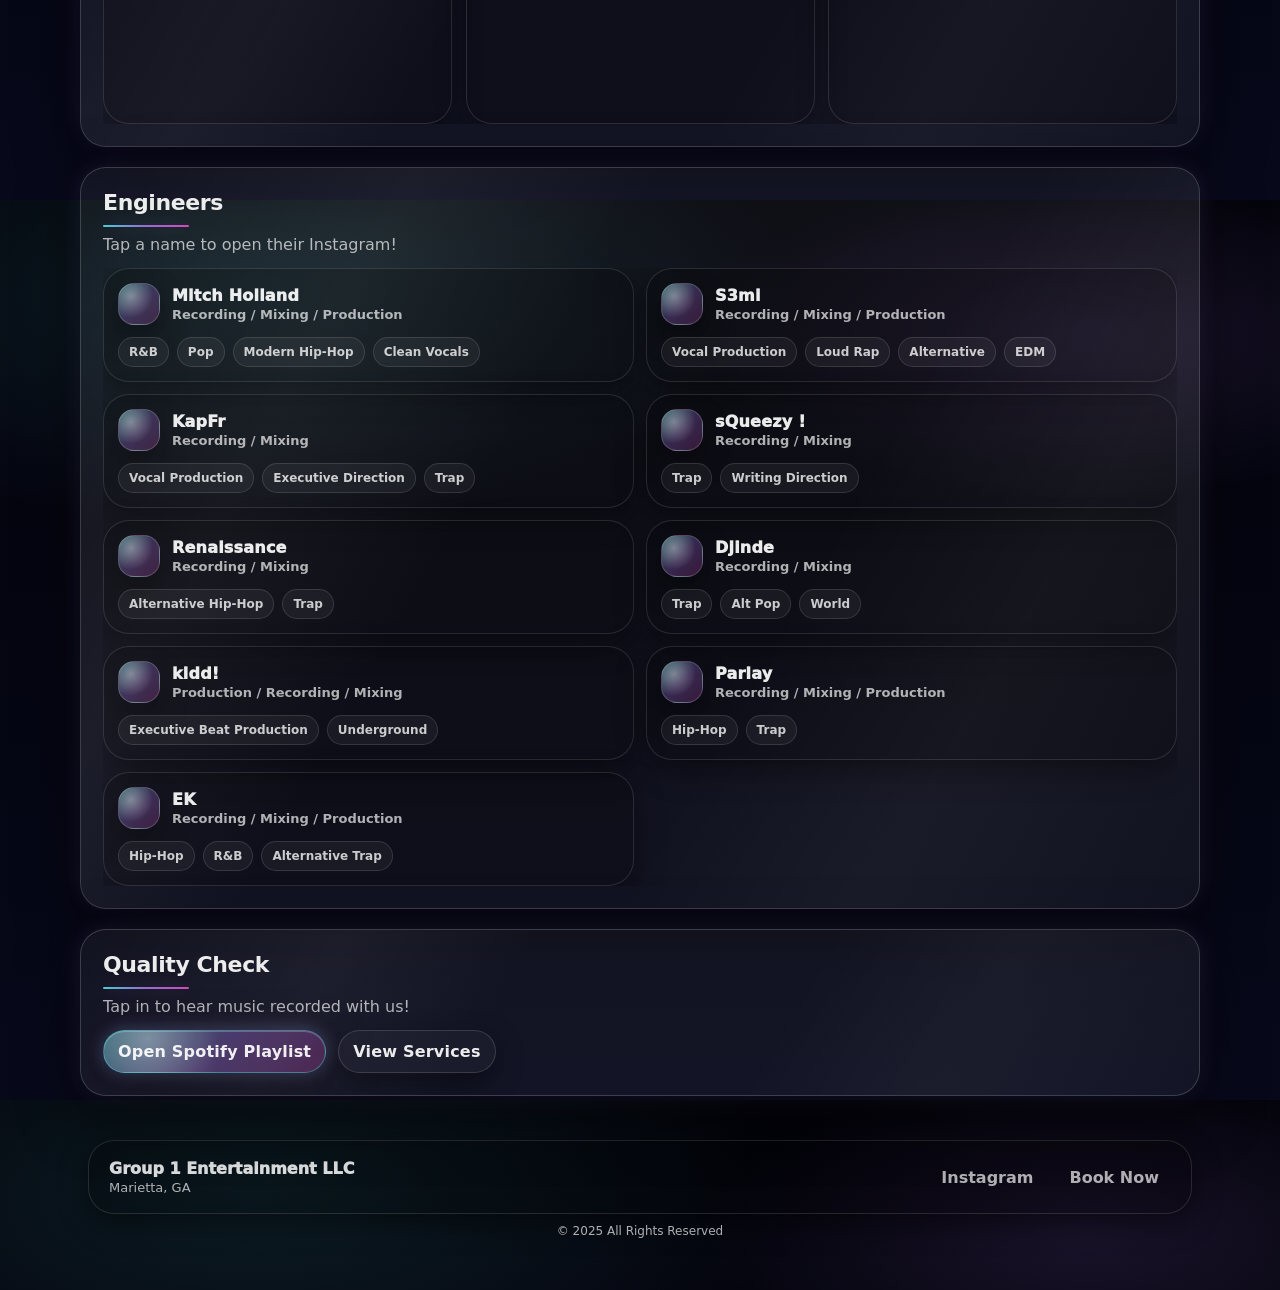
==== commit 65589514: "welcome Parlay and EK!!!.html" ====
--- a/index.html
+++ b/index.html
@@ -374,6 +374,32 @@
               <span>Executive Beat Production</span><span>Underground</span>
             </div>
           </a>
+
+          <a class="person" href="https://instagram.com/jparlayski" target="_blank" rel="noopener">
+            <div class="person-top">
+              <div class="avatar" aria-hidden="true"></div>
+              <div>
+                <div class="person-name">Parlay</div>
+                <div class="person-meta">Recording / Mixing / Production</div>
+              </div>
+            </div>
+            <div class="person-tags">
+              <span>Hip-Hop</span><span>Trap</span>
+            </div>
+          </a>
+
+          <a class="person" href="https://instagram.com/" target="_blank" rel="noopener">
+            <div class="person-top">
+              <div class="avatar" aria-hidden="true"></div>
+              <div>
+                <div class="person-name">EK</div>
+                <div class="person-meta">Recording / Mixing / Production</div>
+              </div>
+            </div>
+            <div class="person-tags">
+              <span>Hip-Hop</span><span>R&amp;B</span><span>Alternative Trap</span>
+            </div>
+          </a>
         </div>
       </section>
 
--- a/style.css
+++ b/style.css
@@ -40,7 +40,12 @@
 }
 
 /* Background layers */
-.bg { position: absolute; inset: 0; z-index: -1; }
+.bg {
+  position: fixed;
+  inset: 0;
+  z-index: -1;
+  pointer-events: none;
+}
 /* ==========================
    FULL OUTRUN BACKGROUND UPGRADE
    ========================== */
@@ -53,6 +58,8 @@
     radial-gradient(900px 700px at 50% 95%, rgba(255,79,216,0.16), transparent 60%),
     radial-gradient(700px 500px at 50% 55%, rgba(255,120,60,0.10), transparent 60%),
     linear-gradient(180deg, #03030a, #07081a);
+  background-attachment: fixed;
+  background-repeat: no-repeat;
 }
 
 @media (min-width: 768px) {
@@ -277,6 +284,15 @@
   display: flex;
   align-items: center;
   gap: 10px;
+}
+
+.nav-actions .btn {
+  height: 38px;
+  padding: 0 14px;
+  line-height: 1;
+  text-align: center;
+  white-space: nowrap;
+  flex-shrink: 0;
 }
 
 .icon-link {
@@ -490,6 +506,7 @@
 .hero-card-row {
   display: flex;
   flex-wrap: wrap;
+  justify-content: center;
   gap: 8px;
   margin-bottom: 12px;
 }
@@ -523,6 +540,7 @@
   display: flex;
   gap: 10px;
   flex-wrap: wrap;
+  justify-content: center;
 }
 
 .sigil-panel {
@@ -595,6 +613,11 @@
   border: 1px solid rgba(255,255,255,0.12);
 }
 .about-card h3 { margin: 0 0 10px; }
+.about-grid .about-card:nth-child(1) h3,
+.about-grid .about-card:nth-child(2) h3 {
+  font-size: 1.02rem;
+  text-align: center;
+}
 .list { margin: 0; padding-left: 18px; color: var(--muted); }
 .list li { margin: 7px 0; }
 
@@ -830,7 +853,7 @@
 /* Work */
 .work-actions {
   display: flex;
-  justify-content: center;
+  justify-content: flex-start;
   gap: 12px;
   flex-wrap: wrap;
   margin-top: 10px;
@@ -846,8 +869,8 @@
   display: flex;
   align-items: center;
   justify-content: space-between;
-  gap: 14px;
-  padding: 16px 18px;
+  gap: 18px;
+  padding: 18px 20px;
   border-radius: var(--r-xl);
   background: rgba(0,0,0,0.22);
   border: 1px solid rgba(255,255,255,0.12);
@@ -855,8 +878,18 @@
 }
 .footer-brand { font-weight: 950; color: rgba(255,255,255,0.85); }
 .footer-meta { font-size: 13px; margin-top: 2px; }
-.footer-right { display: flex; gap: 14px; }
-.footer-right a { color: var(--muted); text-decoration: none; font-weight: 800; }
+.footer-right { display: flex; gap: 12px; align-items: center; }
+.footer-right a {
+  color: var(--muted);
+  text-decoration: none;
+  font-weight: 800;
+  display: inline-flex;
+  align-items: center;
+  justify-content: center;
+  min-height: 36px;
+  padding: 0 12px;
+  border-radius: 999px;
+}
 .footer-right a:hover { color: var(--text); }
 .footer-copy { text-align: center; padding: 10px 0 0; font-size: 12px; }
 
@@ -868,6 +901,34 @@
   .people { grid-template-columns: 1fr; }
   .nav-links { display: none; }
   .wrap { width: min(var(--max), calc(100% - 28px)); padding-top: 86px; }
+  .hero-card-row { justify-content: center; }
+  .pill { text-align: center; }
+
+  .footer-inner {
+    flex-direction: column;
+    justify-content: center;
+    align-items: center;
+    text-align: center;
+    gap: 12px;
+    padding: 16px;
+  }
+
+  .footer-left {
+    display: grid;
+    gap: 4px;
+    justify-items: center;
+  }
+
+  .footer-right {
+    width: 100%;
+    justify-content: center;
+    flex-wrap: wrap;
+    gap: 10px;
+  }
+
+  .footer-right a {
+    min-width: 110px;
+  }
 }
 
 /* Reduced motion */
@@ -1055,4 +1116,3 @@
     content-visibility: auto;
     contain-intrinsic-size: 1px 900px;
   }
-}
--- a/style.css
+++ b/style.css
@@ -40,7 +40,12 @@
 }
 
 /* Background layers */
-.bg { position: absolute; inset: 0; z-index: -1; }
+.bg {
+  position: fixed;
+  inset: 0;
+  z-index: -1;
+  pointer-events: none;
+}
 /* ==========================
    FULL OUTRUN BACKGROUND UPGRADE
    ========================== */
@@ -53,6 +58,8 @@
     radial-gradient(900px 700px at 50% 95%, rgba(255,79,216,0.16), transparent 60%),
     radial-gradient(700px 500px at 50% 55%, rgba(255,120,60,0.10), transparent 60%),
     linear-gradient(180deg, #03030a, #07081a);
+  background-attachment: fixed;
+  background-repeat: no-repeat;
 }
 
 @media (min-width: 768px) {
@@ -277,6 +284,15 @@
   display: flex;
   align-items: center;
   gap: 10px;
+}
+
+.nav-actions .btn {
+  height: 38px;
+  padding: 0 14px;
+  line-height: 1;
+  text-align: center;
+  white-space: nowrap;
+  flex-shrink: 0;
 }
 
 .icon-link {
@@ -490,6 +506,7 @@
 .hero-card-row {
   display: flex;
   flex-wrap: wrap;
+  justify-content: center;
   gap: 8px;
   margin-bottom: 12px;
 }
@@ -523,6 +540,7 @@
   display: flex;
   gap: 10px;
   flex-wrap: wrap;
+  justify-content: center;
 }
 
 .sigil-panel {
@@ -595,6 +613,11 @@
   border: 1px solid rgba(255,255,255,0.12);
 }
 .about-card h3 { margin: 0 0 10px; }
+.about-grid .about-card:nth-child(1) h3,
+.about-grid .about-card:nth-child(2) h3 {
+  font-size: 1.02rem;
+  text-align: center;
+}
 .list { margin: 0; padding-left: 18px; color: var(--muted); }
 .list li { margin: 7px 0; }
 
@@ -830,7 +853,7 @@
 /* Work */
 .work-actions {
   display: flex;
-  justify-content: center;
+  justify-content: flex-start;
   gap: 12px;
   flex-wrap: wrap;
   margin-top: 10px;
@@ -846,8 +869,8 @@
   display: flex;
   align-items: center;
   justify-content: space-between;
-  gap: 14px;
-  padding: 16px 18px;
+  gap: 18px;
+  padding: 18px 20px;
   border-radius: var(--r-xl);
   background: rgba(0,0,0,0.22);
   border: 1px solid rgba(255,255,255,0.12);
@@ -855,8 +878,18 @@
 }
 .footer-brand { font-weight: 950; color: rgba(255,255,255,0.85); }
 .footer-meta { font-size: 13px; margin-top: 2px; }
-.footer-right { display: flex; gap: 14px; }
-.footer-right a { color: var(--muted); text-decoration: none; font-weight: 800; }
+.footer-right { display: flex; gap: 12px; align-items: center; }
+.footer-right a {
+  color: var(--muted);
+  text-decoration: none;
+  font-weight: 800;
+  display: inline-flex;
+  align-items: center;
+  justify-content: center;
+  min-height: 36px;
+  padding: 0 12px;
+  border-radius: 999px;
+}
 .footer-right a:hover { color: var(--text); }
 .footer-copy { text-align: center; padding: 10px 0 0; font-size: 12px; }
 
@@ -868,6 +901,34 @@
   .people { grid-template-columns: 1fr; }
   .nav-links { display: none; }
   .wrap { width: min(var(--max), calc(100% - 28px)); padding-top: 86px; }
+  .hero-card-row { justify-content: center; }
+  .pill { text-align: center; }
+
+  .footer-inner {
+    flex-direction: column;
+    justify-content: center;
+    align-items: center;
+    text-align: center;
+    gap: 12px;
+    padding: 16px;
+  }
+
+  .footer-left {
+    display: grid;
+    gap: 4px;
+    justify-items: center;
+  }
+
+  .footer-right {
+    width: 100%;
+    justify-content: center;
+    flex-wrap: wrap;
+    gap: 10px;
+  }
+
+  .footer-right a {
+    min-width: 110px;
+  }
 }
 
 /* Reduced motion */
@@ -1055,4 +1116,3 @@
     content-visibility: auto;
     contain-intrinsic-size: 1px 900px;
   }
-}
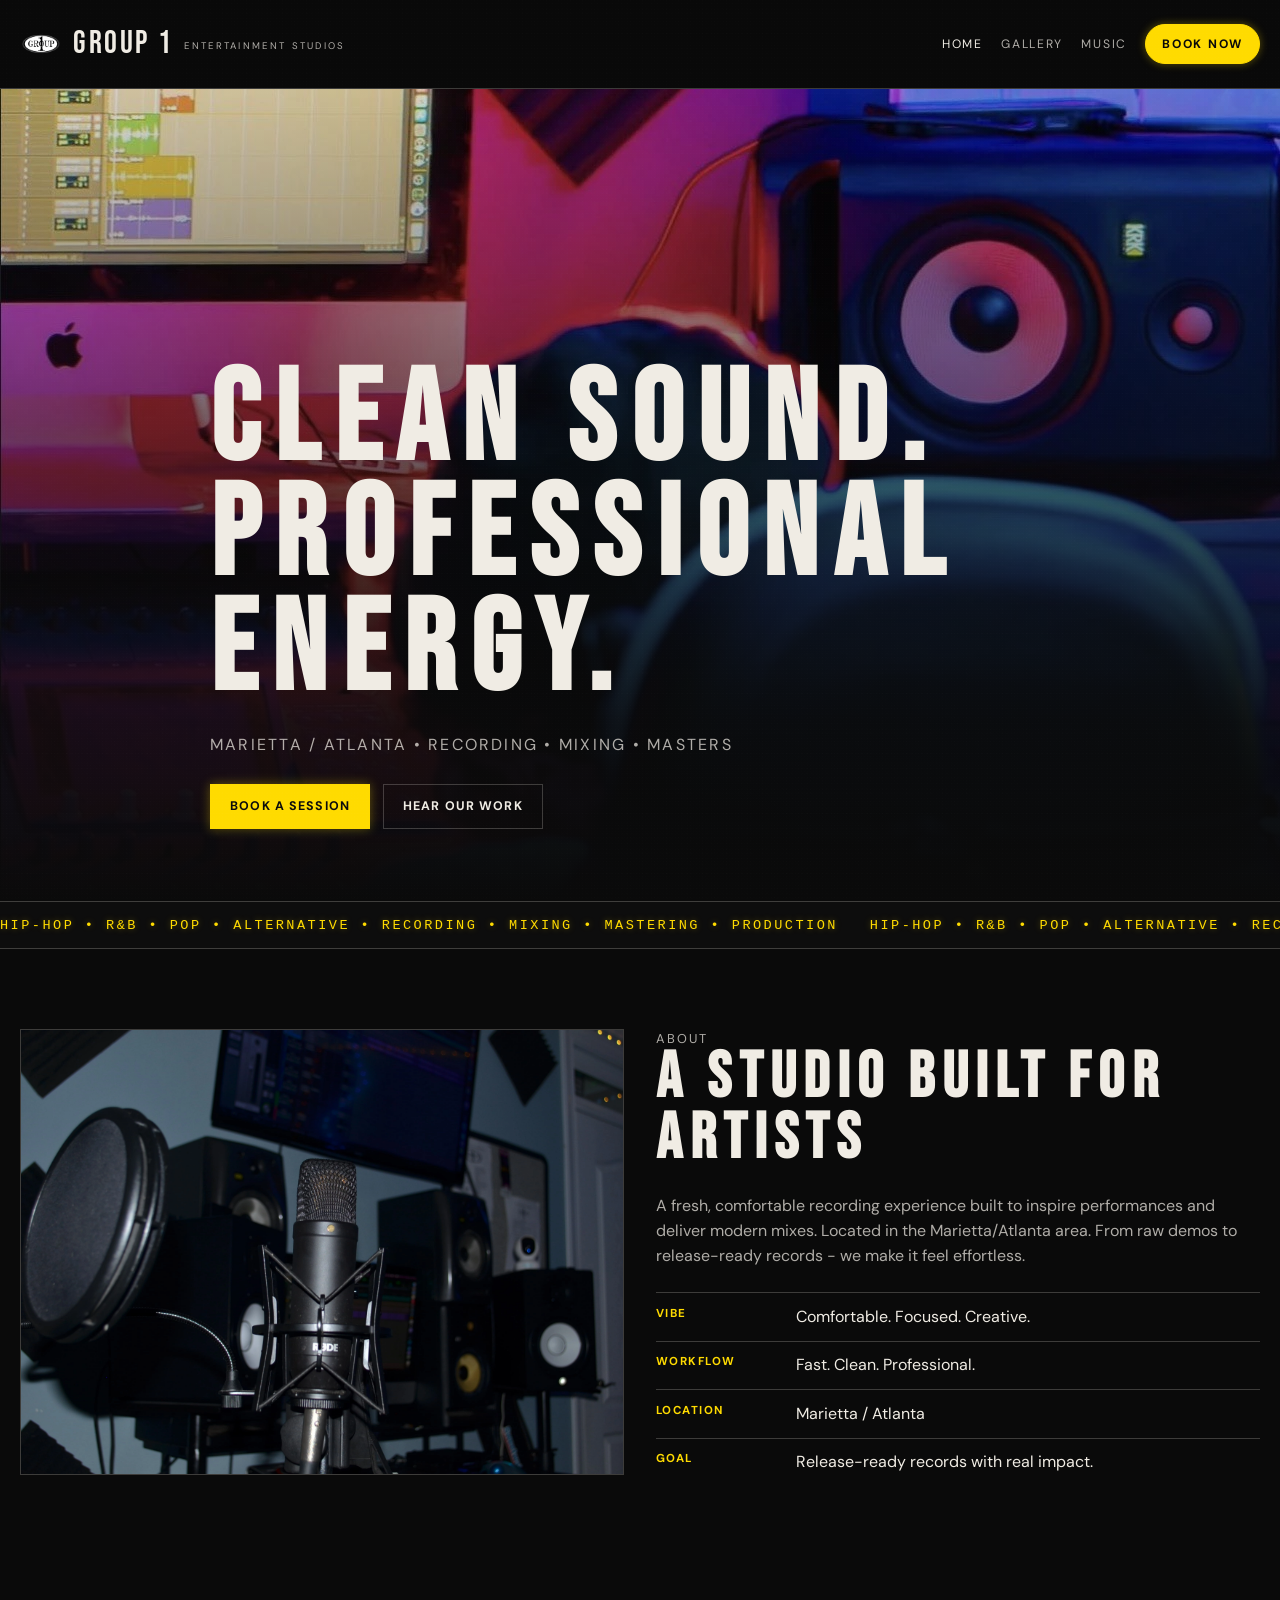
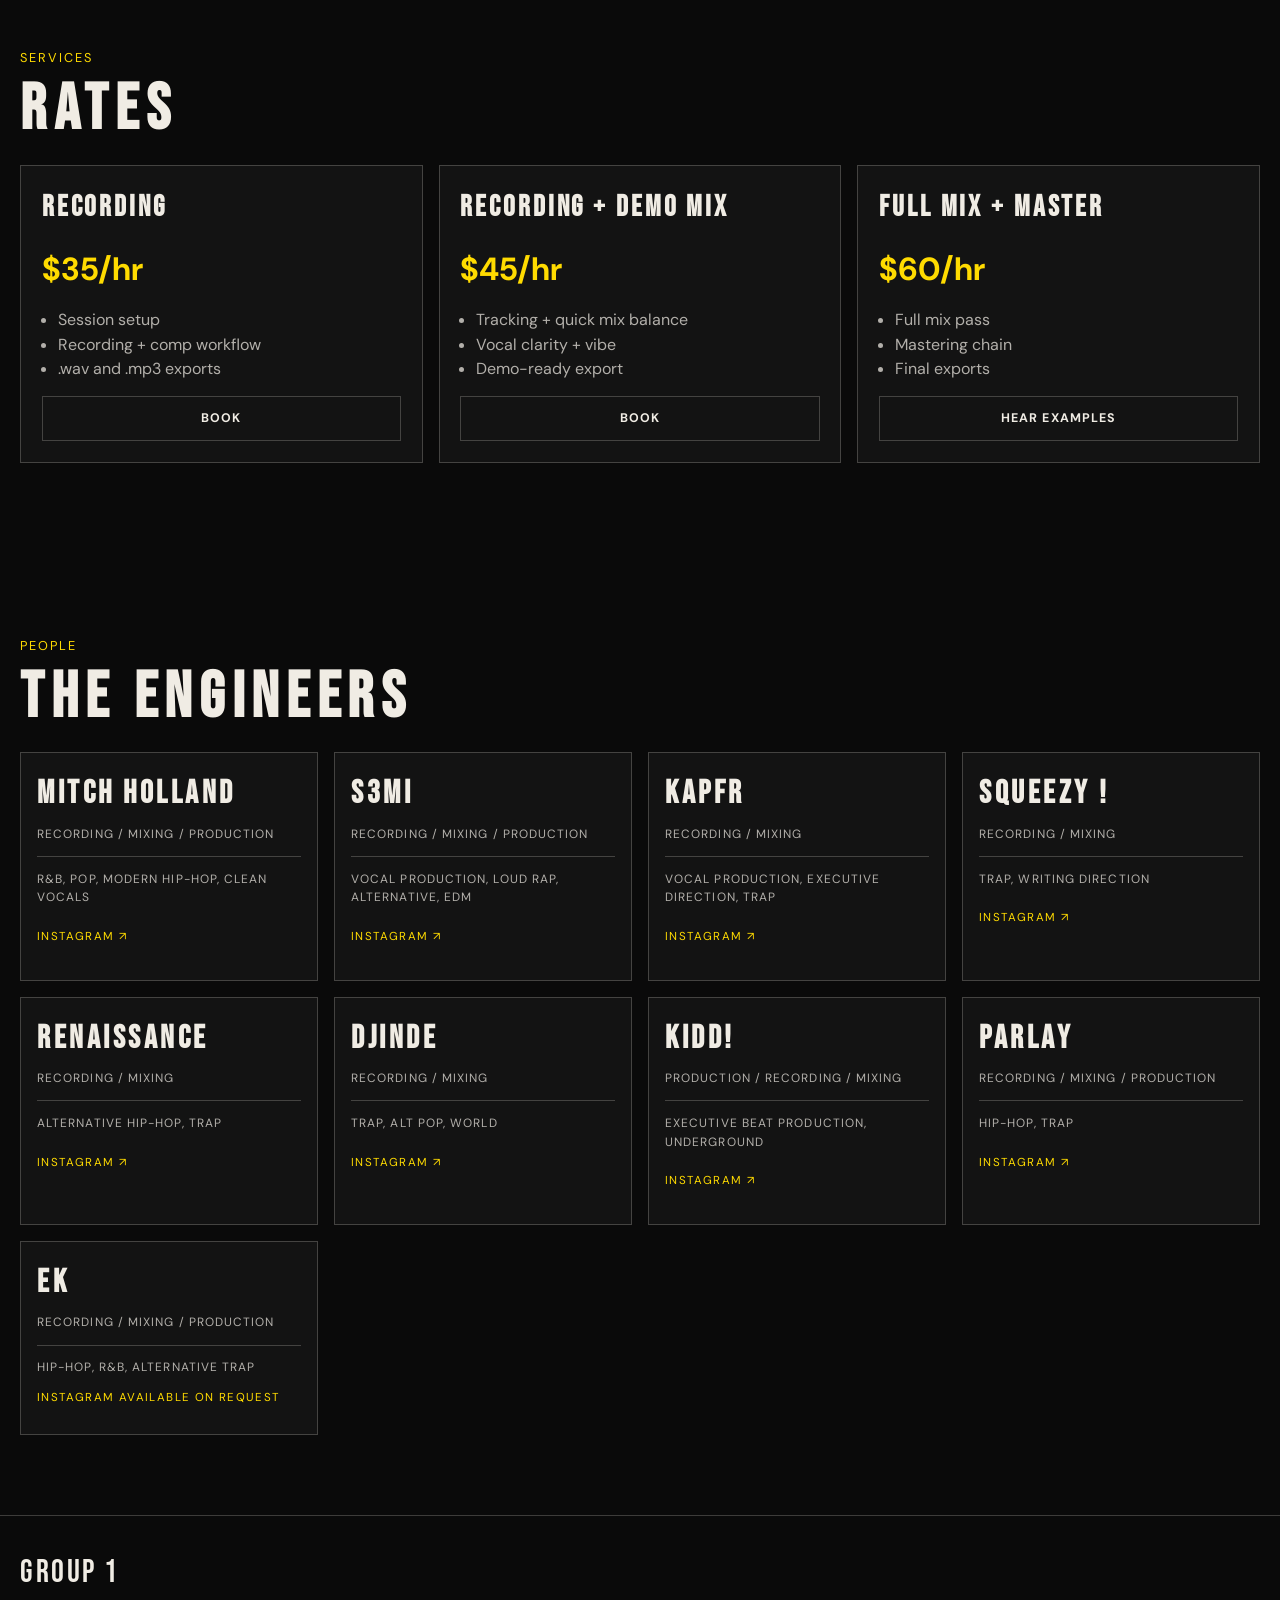
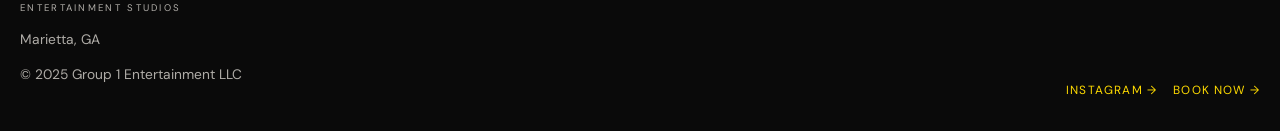
==== commit a8dbb444: "complete_overhaul" ====
--- a/index.html
+++ b/index.html
@@ -1,448 +1,252 @@
-<!doctype html>
-<html lang="en">
-  <head>
-    <meta charset="UTF-8" />
-    <meta name="viewport" content="width=device-width, initial-scale=1.0" />
-    <title>Group 1 Entertainment Studios</title>
-    <meta
-      name="description"
-      content="Professional recording, mixing, mastering, and creative production space in Marietta/Atlanta."
-    />
-    <link rel="stylesheet" href="style.css" />
-    <link rel="stylesheet" href="style.css" />
-
-<link rel="icon" type="image/png" href="favicon-96x96.png" sizes="96x96" />
-<link rel="icon" type="image/svg+xml" href="favicon.svg" />
-<link rel="shortcut icon" href="favicon.ico" />
-<link rel="apple-touch-icon" sizes="180x180" href="apple-touch-icon.png" />
-<meta name="apple-mobile-web-app-title" content="Group1Ent" />
-<link rel="manifest" href="site.webmanifest" />
-  </head>
-
-   <body>
-    <!-- Ambient background layers -->
-    <div class="bg">
-      <div class="bg-grid"></div>
-      <div class="bg-sun" aria-hidden="true"></div>
-      <div class="bg-orb orb-a"></div>
-      <div class="bg-orb orb-b"></div>
-      <div class="bg-orb orb-c"></div>
-      <div class="bg-noise"></div>
-    </div>
-
-    <!-- Top Nav -->
-    <header class="nav">
-      <a class="brand" href="#top" aria-label="Group 1 Entertainment Studios home">
-        <img class="brand-mark" src="images/second_logo.PNG" alt="Group 1 logo" />
-        <span class="brand-text">
-          <span class="brand-name">Group 1</span>
-          <span class="brand-sub">Entertainment Studios</span>
-        </span>
-      </a>
-
-      <nav class="nav-links" aria-label="Site">
-        <a href="#services">Services</a>
-        <a href="#gallery">Gallery</a>
-        <a href="#engineers">Engineers</a>
-        <a href="#work">Quality Check</a>
-      </nav>
-
-      <div class="nav-actions">
-        <a
-          class="icon-link"
-          href="https://instagram.com/group1ent"
-          target="_blank"
-          rel="noopener"
-          aria-label="Instagram"
-          title="Instagram"
-        >
-          IG
-        </a>
-        <a
-          class="btn btn-primary"
-          href="https://docs.google.com/forms/d/e/1FAIpQLSf44cyN2bdYfoEMPh-fRe0driMsOFy9_rSdxSju_usiPobDkA/viewform?usp=dialog"
-          target="_blank"
-          rel="noopener"
-        >
-          Book Now
-        </a>
-      </div>
-    </header>
-
-    <main id="top" class="wrap">
-      <!-- HERO -->
-      <section class="hero">
-        <div class="hero-left">
-          <div class="badge">
-            <span class="dot"></span>
-            <span>Marietta / Atlanta • Recording • Mixing • Masters</span>
-          </div>
-
-          <h1 class="title">
-            Clean sound.<br />
-            <span class="title-accent">Professional energy.</span>
-          </h1>
-
-          <p class="lead">
-            A creative-first studio built for artists who care about sonics, performance,
-            and atmosphere. From raw demos to release-ready records, we make it feel effortless.
-          </p>
-
-          <div class="hero-cta">
-            <a
-              class="btn btn-primary btn-lg"
-              href="https://docs.google.com/forms/d/e/1FAIpQLSf44cyN2bdYfoEMPh-fRe0driMsOFy9_rSdxSju_usiPobDkA/viewform?usp=dialog"
-              target="_blank"
-              rel="noopener"
-            >
-              Book a Session
-            </a>
-            <a class="btn btn-ghost btn-lg" href="#services">See Pricing</a>
-          </div>
-
-          <div class="stats">
-            <div class="stat">
-              <div class="stat-top">Genres</div>
-              <div class="stat-bottom">Hip-hop • R&amp;B • Pop • Alternative</div>
-            </div>
-            <div class="stat">
-              <div class="stat-top">Services</div>
-              <div class="stat-bottom">Recording • Mix • Master • Production</div>
-            </div>
-            <div class="stat">
-              <div class="stat-top">Vibe</div>
-              <div class="stat-bottom">Comfortable • Focused • Creative</div>
-            </div>
-          </div>
-        </div>
-
-        <div class="hero-right">
-          
-          <div class="hero-card">
-            <div class="hero-logo">
-              <img
-                src="images/IMG_9324.PNG"
-                alt="Group 1 Entertainment Studios logo"
-                loading="lazy"
-              />
-            </div>
-
-            <div class="hero-card-body">
-              <div class="hero-card-row">
-                <span class="pill">Recording</span>
-                <span class="pill">Mixing</span>
-                <span class="pill">Mastering</span>
-                <span class="pill">Development</span>
-              </div>
-
-              <div class="hero-card-line">
-                <span class="sigil" aria-hidden="true"></span>
-                <span class="muted">Unbeatable value. Serious sound.</span>
-              </div>
-
-              <div class="hero-card-actions">
-                <a class="btn btn-primary" href="#work">Hear Work</a>
-                <a class="btn btn-ghost" href="#engineers">Meet Engineers</a>
-              </div>
-            </div>
-          </div>
-
-          
-          <div class="sigil-panel">
-  <img class="sigil-image" src="images/fold.png" alt="Studio highlight" />
-  <div class="sigil-lines"></div>
-</div>
-
-        </div>
-      </section>
-
-      <!-- ABOUT -->
-      <section class="panel" id="about">
-        <div class="panel-head">
-          <h2>About the Studio</h2>
-          <p>
-            A fresh, comfortable recording experience. Built to inspire performances and deliver
-             modern mixes. Located in the Marietta/Atlanta area.
-          </p>
-        </div>
-
-        <div class="about-grid">
-          <div class="about-card">
-            <h3>What we do</h3>
-            <ul class="list">
-              <li>Professional vocal recording + session workflow</li>
-              <li>Mixing + mastering for streaming-ready releases</li>
-              <li>Custom production + creative direction</li>
-              <li>Writing support / development (when needed)</li>
-            </ul>
-          </div>
-
-          <div class="about-card">
-            <h3>What you get</h3>
-            <ul class="list">
-              <li>High-quality sound with a fast, smooth session pace</li>
-              <li>Comfortable environment (artists feel welcome)</li>
-              <li>Clean deliverables and consistent results</li>
-              <li>Optional “demo mix” to leave with something playable</li>
-            </ul>
-          </div>
-        </div>
-      </section>
-
-      <!-- SERVICES -->
-      <section class="panel" id="services">
-        <div class="panel-head">
-          <h2>Services</h2>
-          <p>Simple, clear options. Choose your session vibe.</p>
-        </div>
-
-        <div class="cards">
-          <article class="card">
-            <div class="card-top">
-              <h3>Recording</h3>
-              <div class="price">$35<span>/hr</span></div>
-            </div>
-            <p class="card-desc">Vocal recording in a clean, performance-focused environment.</p>
-            <ul class="mini">
-              <li>Session setup</li>
-              <li>Recording + comp workflow</li>
-              <li>.wav/.mp3 exports</li>
-            </ul>
-            <a
-              class="btn btn-ghost"
-              href="https://docs.google.com/forms/d/e/1FAIpQLSf44cyN2bdYfoEMPh-fRe0driMsOFy9_rSdxSju_usiPobDkA/viewform?usp=dialog"
-              target="_blank"
-              rel="noopener"
-            >
-              Book Recording
-            </a>
-          </article>
-
-          <article class="card card-featured">
-            <div class="shine" aria-hidden="true"></div>
-            <div class="card-top">
-              <h3>Recording + Demo Mix</h3>
-              <div class="price">$45<span>/hr</span></div>
-            </div>
-            <p class="card-desc">Clean, presentable rough mixes so you leave with momentum.</p>
-            <ul class="mini">
-              <li>Tracking + quick mix balance</li>
-              <li>Vocal clarity + vibe</li>
-              <li>Demo-ready export</li>
-            </ul>
-            <a
-              class="btn btn-primary"
-              href="https://docs.google.com/forms/d/e/1FAIpQLSf44cyN2bdYfoEMPh-fRe0driMsOFy9_rSdxSju_usiPobDkA/viewform?usp=dialog"
-              target="_blank"
-              rel="noopener"
-            >
-              Book Demo Mix
-            </a>
-          </article>
-
-          <article class="card">
-            <div class="card-top">
-              <h3>Full Mix + Master</h3>
-              <div class="price">$60<span>/hr</span></div>
-            </div>
-            <p class="card-desc">Release-ready sound with polish, depth, and loudness control.</p>
-            <ul class="mini">
-              <li>Full mix pass</li>
-              <li>Mastering chain</li>
-              <li>Final exports</li>
-            </ul>
-            <a class="btn btn-ghost" href="#work">Hear Examples</a>
-          </article>
-        </div>
-      </section>
-
-      <!-- GALLERY -->
-      <section class="panel" id="gallery">
-        <div class="panel-head">
-          <h2>Studio Gallery</h2>
-          <p></p>
-        </div>
-
-        <div class="gallery">
-          <figure class="shot">
-            <img src="images/setup_l.jpg" alt="Studio room" loading="lazy" />
-          </figure>
-          <figure class="shot">
-            <img src="images/computer_C.jpg" alt="Vocal booth" loading="lazy" />
-          </figure>
-          <figure class="shot">
-            <img src="images/mic_right.jpg" alt="Control room" loading="lazy" />
-          </figure>
-        </div>
-      </section>
-
-      <!-- ENGINEERS -->
-      <section class="panel" id="engineers">
-        <div class="panel-head">
-          <h2>Engineers</h2>
-          <p>Tap a name to open their Instagram!</p>
-        </div>
-
-        <div class="people">
-          <a class="person" href="https://instagram.com/gingholland" target="_blank" rel="noopener">
-            <div class="person-top">
-              <div class="avatar" aria-hidden="true"></div>
-              <div>
-                <div class="person-name">Mitch Holland</div>
-                <div class="person-meta">Recording / Mixing / Production</div>
-              </div>
-            </div>
-            <div class="person-tags">
-              <span>R&amp;B</span><span>Pop</span><span>Modern Hip-Hop</span><span>Clean Vocals</span>
-            </div>
-          </a>
-
-          <a class="person" href="https://instagram.com/s3mi.mp3" target="_blank" rel="noopener">
-            <div class="person-top">
-              <div class="avatar" aria-hidden="true"></div>
-              <div>
-                <div class="person-name">S3mi</div>
-                <div class="person-meta">Recording / Mixing / Production</div>
-              </div>
-            </div>
-            <div class="person-tags">
-              <span>Vocal Production</span><span>Loud Rap</span><span>Alternative</span><span>EDM</span>
-            </div>
-          </a>
-
-          <a class="person" href="https://instagram.com/yxngkapfr_" target="_blank" rel="noopener">
-            <div class="person-top">
-              <div class="avatar" aria-hidden="true"></div>
-              <div>
-                <div class="person-name">KapFr</div>
-                <div class="person-meta">Recording / Mixing</div>
-              </div>
-            </div>
-            <div class="person-tags">
-              <span>Vocal Production</span><span>Executive Direction</span><span>Trap</span>
-            </div>
-          </a>
-
-          <a class="person" href="https://instagram.com/squeezyfbby" target="_blank" rel="noopener">
-            <div class="person-top">
-              <div class="avatar" aria-hidden="true"></div>
-              <div>
-                <div class="person-name">sQueezy !</div>
-                <div class="person-meta">Recording / Mixing</div>
-              </div>
-            </div>
-            <div class="person-tags">
-              <span>Trap</span><span>Writing Direction</span>
-            </div>
-          </a>
-
-          <a class="person" href="https://instagram.com/700renaissance" target="_blank" rel="noopener">
-            <div class="person-top">
-              <div class="avatar" aria-hidden="true"></div>
-              <div>
-                <div class="person-name">Renaissance</div>
-                <div class="person-meta">Recording / Mixing</div>
-              </div>
-            </div>
-            <div class="person-tags">
-              <span>Alternative Hip-Hop</span><span>Trap</span>
-            </div>
-          </a>
-
-          <a class="person" href="https://instagram.com/yrn.djinde" target="_blank" rel="noopener">
-            <div class="person-top">
-              <div class="avatar" aria-hidden="true"></div>
-              <div>
-                <div class="person-name">Djinde</div>
-                <div class="person-meta">Recording / Mixing</div>
-              </div>
-            </div>
-            <div class="person-tags">
-              <span>Trap</span><span>Alt Pop</span><span>World</span>
-            </div>
-          </a>
-
-          <a class="person" href="https://instagram.com/heartbreakk1dd" target="_blank" rel="noopener">
-            <div class="person-top">
-              <div class="avatar" aria-hidden="true"></div>
-              <div>
-                <div class="person-name">kidd!</div>
-                <div class="person-meta">Production / Recording / Mixing</div>
-              </div>
-            </div>
-            <div class="person-tags">
-              <span>Executive Beat Production</span><span>Underground</span>
-            </div>
-          </a>
-
-          <a class="person" href="https://instagram.com/jparlayski" target="_blank" rel="noopener">
-            <div class="person-top">
-              <div class="avatar" aria-hidden="true"></div>
-              <div>
-                <div class="person-name">Parlay</div>
-                <div class="person-meta">Recording / Mixing / Production</div>
-              </div>
-            </div>
-            <div class="person-tags">
-              <span>Hip-Hop</span><span>Trap</span>
-            </div>
-          </a>
-
-          <a class="person" href="https://instagram.com/" target="_blank" rel="noopener">
-            <div class="person-top">
-              <div class="avatar" aria-hidden="true"></div>
-              <div>
-                <div class="person-name">EK</div>
-                <div class="person-meta">Recording / Mixing / Production</div>
-              </div>
-            </div>
-            <div class="person-tags">
-              <span>Hip-Hop</span><span>R&amp;B</span><span>Alternative Trap</span>
-            </div>
-          </a>
-        </div>
-      </section>
-
-      <!-- QUALITY CHECK -->
-      <section class="panel" id="work">
-        <div class="panel-head">
-          <h2>Quality Check</h2>
-          <p>Tap in to hear music recorded with us!</p>
-        </div>
-
-        <div class="work-actions">
-          <a
-            class="btn btn-primary btn-lg"
-            href="https://open.spotify.com/playlist/2dNU8oRkpupv8kKSZSifXR?si=yArIAI6bQ3SL12JdSAFOkw&pi=CvoV8UVxRkqMa"
-            target="_blank"
-            rel="noopener"
-          >
-            Open Spotify Playlist
-          </a>
-          <a class="btn btn-ghost btn-lg" href="#services">View Services</a>
-        </div>
-      </section>
-
-      <!-- FOOTER -->
-      <footer class="footer">
-        <div class="footer-inner">
-          <div class="footer-left">
-            <div class="footer-brand">Group 1 Entertainment LLC</div>
-            <div class="footer-meta">Marietta, GA</div>
-          </div>
-          <div class="footer-right">
-            <a href="https://instagram.com/group1ent" target="_blank" rel="noopener">Instagram</a>
-            <a
-              href="https://docs.google.com/forms/d/e/1FAIpQLSf44cyN2bdYfoEMPh-fRe0driMsOFy9_rSdxSju_usiPobDkA/viewform?usp=dialog"
-              target="_blank"
-              rel="noopener"
-            >
-              Book Now
-            </a>
-          </div>
-        </div>
-        <div class="footer-copy">© 2025 All Rights Reserved</div>
-      </footer>
-    </main>
-  </body>
-</html>
+<!DOCTYPE html>
+<html lang="en">
+  <head>
+    <meta charset="UTF-8" />
+    <meta name="viewport" content="width=device-width, initial-scale=1.0" />
+    <title>Group 1 Entertainment Studios | Marietta / Atlanta Recording Studio</title>
+    <meta
+      name="description"
+      content="Group 1 Entertainment Studios in Marietta and Atlanta. Recording, mixing, mastering, and production with clean sound and professional energy."
+    />
+    <link rel="apple-touch-icon" sizes="180x180" href="apple-touch-icon.png" />
+    <link rel="icon" type="image/png" sizes="32x32" href="favicon-32x32.png" />
+    <link rel="icon" type="image/png" sizes="16x16" href="favicon-16x16.png" />
+    <link rel="icon" href="favicon.ico" />
+    <link rel="manifest" href="site.webmanifest" />
+    <link rel="stylesheet" href="style.css" />
+  </head>
+  <body>
+    <div class="page-wrap">
+      <header class="site-nav">
+        <div class="container nav-inner">
+          <a href="index.html" class="logo-wrap" aria-label="Group 1 Entertainment Studios home">
+            <img src="images/logo.PNG" alt="Group 1 Entertainment Studios logo" class="logo-image" />
+            <span class="logo-main">Group 1</span>
+            <span class="logo-sub">Entertainment Studios</span>
+          </a>
+          <button class="menu-toggle" type="button" aria-label="Toggle navigation" aria-expanded="false">
+            <span class="menu-icon"></span>
+          </button>
+          <nav class="nav-links" id="siteNav">
+            <a href="index.html" class="nav-link" data-page="index.html">Home</a>
+            <a href="gallery.html" class="nav-link" data-page="gallery.html">Gallery</a>
+            <a href="music.html" class="nav-link" data-page="music.html">Music</a>
+            <a
+              href="https://docs.google.com/forms/d/e/1FAIpQLSf44cyN2bdYfoEMPh-fRe0driMsOFy9_rSdxSju_usiPobDkA/viewform?usp=dialog"
+              class="nav-link nav-cta"
+              target="_blank"
+              rel="noopener"
+              >Book Now</a
+            >
+          </nav>
+        </div>
+      </header>
+
+      <main>
+        <section class="hero">
+          <div class="container hero-content">
+            <h1 class="section-title" aria-label="Clean sound professional energy">
+              <span class="hero-line">Clean Sound.</span>
+              <span class="hero-line">Professional Energy.</span>
+            </h1>
+            <p class="hero-meta">Marietta / Atlanta • Recording • Mixing • Masters</p>
+            <div class="button-row">
+              <a
+                class="btn btn-solid"
+                href="https://docs.google.com/forms/d/e/1FAIpQLSf44cyN2bdYfoEMPh-fRe0driMsOFy9_rSdxSju_usiPobDkA/viewform?usp=dialog"
+                target="_blank"
+                rel="noopener"
+                >Book a Session</a
+              >
+              <a class="btn" href="music.html">Hear Our Work</a>
+            </div>
+          </div>
+        </section>
+
+        <section class="ticker" aria-label="Genres and services">
+          <div class="ticker-track">
+            <span>Hip-Hop • R&amp;B • Pop • Alternative • Recording • Mixing • Mastering • Production</span>
+            <span>Hip-Hop • R&amp;B • Pop • Alternative • Recording • Mixing • Mastering • Production</span>
+          </div>
+        </section>
+
+        <section class="section">
+          <div class="container about-grid">
+            <img src="images/Mic.webp" alt="Studio recording setup" class="about-image" />
+            <div class="about-copy">
+              <p class="eyebrow">About</p>
+              <h2 class="section-title">A Studio Built For Artists</h2>
+              <p>
+                A fresh, comfortable recording experience built to inspire performances and deliver modern mixes.
+                Located in the Marietta/Atlanta area. From raw demos to release-ready records - we make it feel
+                effortless.
+              </p>
+              <div class="stat-grid">
+                <div class="stat-row">
+                  <strong>Vibe</strong>
+                  <span>Comfortable. Focused. Creative.</span>
+                </div>
+                <div class="stat-row">
+                  <strong>Workflow</strong>
+                  <span>Fast. Clean. Professional.</span>
+                </div>
+                <div class="stat-row">
+                  <strong>Location</strong>
+                  <span>Marietta / Atlanta</span>
+                </div>
+                <div class="stat-row">
+                  <strong>Goal</strong>
+                  <span>Release-ready records with real impact.</span>
+                </div>
+              </div>
+            </div>
+          </div>
+        </section>
+
+        <section class="section" id="rates">
+          <div class="container">
+            <p class="eyebrow">Services</p>
+            <h2 class="section-title">Rates</h2>
+            <div class="rates-grid">
+              <article class="rate-card">
+                <h3 class="rate-service">Recording</h3>
+                <p class="rate-price">$35/hr</p>
+                <ul>
+                  <li>Session setup</li>
+                  <li>Recording + comp workflow</li>
+                  <li>.wav and .mp3 exports</li>
+                </ul>
+                <a
+                  class="btn"
+                  href="https://docs.google.com/forms/d/e/1FAIpQLSf44cyN2bdYfoEMPh-fRe0driMsOFy9_rSdxSju_usiPobDkA/viewform?usp=dialog"
+                  target="_blank"
+                  rel="noopener"
+                  >Book</a
+                >
+              </article>
+              <article class="rate-card">
+                <h3 class="rate-service">Recording + Demo Mix</h3>
+                <p class="rate-price">$45/hr</p>
+                <ul>
+                  <li>Tracking + quick mix balance</li>
+                  <li>Vocal clarity + vibe</li>
+                  <li>Demo-ready export</li>
+                </ul>
+                <a
+                  class="btn"
+                  href="https://docs.google.com/forms/d/e/1FAIpQLSf44cyN2bdYfoEMPh-fRe0driMsOFy9_rSdxSju_usiPobDkA/viewform?usp=dialog"
+                  target="_blank"
+                  rel="noopener"
+                  >Book</a
+                >
+              </article>
+              <article class="rate-card">
+                <h3 class="rate-service">Full Mix + Master</h3>
+                <p class="rate-price">$60/hr</p>
+                <ul>
+                  <li>Full mix pass</li>
+                  <li>Mastering chain</li>
+                  <li>Final exports</li>
+                </ul>
+                <a class="btn" href="music.html">Hear Examples</a>
+              </article>
+            </div>
+          </div>
+        </section>
+
+        <section class="section" id="engineers">
+          <div class="container">
+            <p class="eyebrow">People</p>
+            <h2 class="section-title">The Engineers</h2>
+            <div class="engineer-grid">
+              <article class="engineer-card">
+                <h3 class="engineer-name">Mitch Holland</h3>
+                <p class="tag-row">Recording / Mixing / Production</p>
+                <div class="divider"></div>
+                <p class="tag-row">R&amp;B, Pop, Modern Hip-Hop, Clean Vocals</p>
+                <p><a class="insta-link" href="https://instagram.com/gingholland" target="_blank" rel="noopener">Instagram ↗</a></p>
+              </article>
+              <article class="engineer-card">
+                <h3 class="engineer-name">S3mi</h3>
+                <p class="tag-row">Recording / Mixing / Production</p>
+                <div class="divider"></div>
+                <p class="tag-row">Vocal Production, Loud Rap, Alternative, EDM</p>
+                <p><a class="insta-link" href="https://instagram.com/s3mi.mp3" target="_blank" rel="noopener">Instagram ↗</a></p>
+              </article>
+              <article class="engineer-card">
+                <h3 class="engineer-name">KapFr</h3>
+                <p class="tag-row">Recording / Mixing</p>
+                <div class="divider"></div>
+                <p class="tag-row">Vocal Production, Executive Direction, Trap</p>
+                <p><a class="insta-link" href="https://instagram.com/yxngkapfr_" target="_blank" rel="noopener">Instagram ↗</a></p>
+              </article>
+              <article class="engineer-card">
+                <h3 class="engineer-name">sQueezy !</h3>
+                <p class="tag-row">Recording / Mixing</p>
+                <div class="divider"></div>
+                <p class="tag-row">Trap, Writing Direction</p>
+                <p><a class="insta-link" href="https://instagram.com/squeezyfbby" target="_blank" rel="noopener">Instagram ↗</a></p>
+              </article>
+              <article class="engineer-card">
+                <h3 class="engineer-name">Renaissance</h3>
+                <p class="tag-row">Recording / Mixing</p>
+                <div class="divider"></div>
+                <p class="tag-row">Alternative Hip-Hop, Trap</p>
+                <p><a class="insta-link" href="https://instagram.com/700renaissance" target="_blank" rel="noopener">Instagram ↗</a></p>
+              </article>
+              <article class="engineer-card">
+                <h3 class="engineer-name">Djinde</h3>
+                <p class="tag-row">Recording / Mixing</p>
+                <div class="divider"></div>
+                <p class="tag-row">Trap, Alt Pop, World</p>
+                <p><a class="insta-link" href="https://instagram.com/yrn.djinde" target="_blank" rel="noopener">Instagram ↗</a></p>
+              </article>
+              <article class="engineer-card">
+                <h3 class="engineer-name">kidd!</h3>
+                <p class="tag-row">Production / Recording / Mixing</p>
+                <div class="divider"></div>
+                <p class="tag-row">Executive Beat Production, Underground</p>
+                <p><a class="insta-link" href="https://instagram.com/heartbreakk1dd" target="_blank" rel="noopener">Instagram ↗</a></p>
+              </article>
+              <article class="engineer-card">
+                <h3 class="engineer-name">Parlay</h3>
+                <p class="tag-row">Recording / Mixing / Production</p>
+                <div class="divider"></div>
+                <p class="tag-row">Hip-Hop, Trap</p>
+                <p><a class="insta-link" href="https://instagram.com/jparlayski" target="_blank" rel="noopener">Instagram ↗</a></p>
+              </article>
+              <article class="engineer-card">
+                <h3 class="engineer-name">EK</h3>
+                <p class="tag-row">Recording / Mixing / Production</p>
+                <div class="divider"></div>
+                <p class="tag-row">Hip-Hop, R&amp;B, Alternative Trap</p>
+                <p class="insta-link">Instagram available on request</p>
+              </article>
+            </div>
+          </div>
+        </section>
+      </main>
+
+      <footer class="site-footer">
+        <div class="container footer-inner">
+          <div>
+            <span class="logo-main">Group 1</span>
+            <span class="logo-sub">Entertainment Studios</span>
+            <p class="footer-meta">Marietta, GA</p>
+            <p class="footer-meta">© 2025 Group 1 Entertainment LLC</p>
+          </div>
+          <div class="footer-links">
+            <a href="https://instagram.com/group1ent" target="_blank" rel="noopener">Instagram →</a>
+            <a
+              href="https://docs.google.com/forms/d/e/1FAIpQLSf44cyN2bdYfoEMPh-fRe0driMsOFy9_rSdxSju_usiPobDkA/viewform?usp=dialog"
+              target="_blank"
+              rel="noopener"
+              >Book Now →</a
+            >
+          </div>
+        </div>
+      </footer>
+    </div>
+    <script src="nav.js"></script>
+  </body>
+</html>
--- a/style.css
+++ b/style.css
@@ -1,1118 +1,717 @@
-:root {
-  --bg0: #05050a;
-  --bg1: #070815;
-  --panel: rgba(255, 255, 255, 0.06);
-  --panel2: rgba(255, 255, 255, 0.08);
-  --stroke: rgba(255, 255, 255, 0.16);
-  --stroke2: rgba(255, 255, 255, 0.26);
-
-  --text: rgba(255, 255, 255, 0.92);
-  --muted: rgba(255, 255, 255, 0.68);
-
-  --aqua: #55f6ff;
-  --violet: #b47cff;
-  --lime: #7bffb8;
-  --hot: #ff4fd8;
-
-  --shadow: 0 18px 60px rgba(0, 0, 0, 0.55);
-  --shadow2: 0 10px 30px rgba(0, 0, 0, 0.45);
-
-  --r-xl: 26px;
-  --r-lg: 18px;
-  --r-md: 14px;
-
-  --max: 1120px;
-}
-
-* { box-sizing: border-box; }
-html, body { height: 100%; }
-body {
-  margin: 0;
-  font-family: ui-sans-serif, system-ui, -apple-system, Segoe UI, Roboto, Arial, "Helvetica Neue", sans-serif;
-  color: var(--text);
-  background: radial-gradient(1200px 700px at 20% 10%, rgba(84,246,255,0.12), transparent 60%),
-              radial-gradient(900px 600px at 85% 15%, rgba(180,124,255,0.14), transparent 55%),
-              radial-gradient(900px 700px at 50% 95%, rgba(123,255,184,0.10), transparent 60%),
-              linear-gradient(180deg, var(--bg0), var(--bg1));
-  background-attachment: fixed;
-  overflow-x: hidden;
-  position: relative;
-}
-
-/* Background layers */
-.bg {
-  position: fixed;
-  inset: 0;
-  z-index: -1;
-  pointer-events: none;
-}
-/* ==========================
-   FULL OUTRUN BACKGROUND UPGRADE
-   ========================== */
-
-/* stronger neon base bloom */
-body{
-  background:
-    radial-gradient(1200px 700px at 20% 10%, rgba(85,246,255,0.18), transparent 60%),
-    radial-gradient(900px 600px at 85% 15%, rgba(180,124,255,0.20), transparent 55%),
-    radial-gradient(900px 700px at 50% 95%, rgba(255,79,216,0.16), transparent 60%),
-    radial-gradient(700px 500px at 50% 55%, rgba(255,120,60,0.10), transparent 60%),
-    linear-gradient(180deg, #03030a, #07081a);
-  background-attachment: fixed;
-  background-repeat: no-repeat;
-}
-
-@media (min-width: 768px) {
-  body {
-    /* Simplified gradients for desktop to reduce GPU load */
-    background:
-      radial-gradient(900px 400px at 20% 10%, rgba(85,246,255,0.10), transparent 60%),
-      radial-gradient(700px 300px at 85% 15%, rgba(180,124,255,0.12), transparent 55%),
-      linear-gradient(180deg, #03030a, #07081a);
-  }
-  .bg-orb {
-    /* Reduce blur and saturation for desktop */
-    filter: blur(8px) saturate(1.1);
-    opacity: 0.35;
-  }
-  body::before {
-    /* Reduce vignette intensity for desktop */
-    opacity: 0.35;
-  }
-  .bg-grid {
-    /* Lower opacity for desktop grid */
-    opacity: 0.35;
-    filter: drop-shadow(0 20px 45px rgba(0,0,0,0.55)) saturate(1.1);
-  }
-}
-
-/* 3D outrun grid - DISABLED for performance */
-.bg-grid{
-  display: none;
-  position: absolute;
-  inset: -30%;
-  transform-origin: 50% 65%;
-  transform: perspective(900px) rotateX(66deg) translateY(-8%);
-  opacity: 0;
-  z-index: -1;
-
-
-  background-image:
-    linear-gradient(rgba(255,255,255,0.14) 1px, transparent 1px),
-    linear-gradient(90deg, rgba(255,255,255,0.14) 1px, transparent 1px);
-
-  background-size: 56px 56px;
-
-  /* distance fade */
-  mask-image:
-    radial-gradient(circle at 50% 70%, rgba(0,0,0,1) 0 34%, rgba(0,0,0,0.65) 52%, rgba(0,0,0,0) 76%);
-
-  filter:
-    drop-shadow(0 40px 90px rgba(0,0,0,0.85))
-    saturate(1.25);
-}
-
-/* Louder horizon glow + scanlines - SIMPLIFIED */
-.bg::before{
-  content:"";
-  position:absolute;
-  inset:0;
-  pointer-events:none;
-
-  background:
-    /* horizon bloom - simplified */
-    radial-gradient(900px 280px at 50% 78%, rgba(85,246,255,0.10), transparent 64%),
-    radial-gradient(760px 240px at 50% 80%, rgba(180,124,255,0.08), transparent 64%);
-
-  opacity: 0.35;
-  mix-blend-mode: normal;
-}
-
-/* stars / spark - DISABLED for performance */
-.bg::after{
-  display: none;
-  content:"";
-  position:absolute;
-  inset:0;
-  pointer-events:none;
-
-  background-image:
-    radial-gradient(circle, rgba(255,255,255,0.38) 1px, transparent 2px),
-    radial-gradient(circle, rgba(85,246,255,0.22) 1px, transparent 2px),
-    radial-gradient(circle, rgba(255,79,216,0.20) 1px, transparent 2px);
-
-  background-size: 220px 220px, 320px 320px, 420px 420px;
-  background-position: 0 0, 60px 120px, 140px 240px;
-
-  opacity: 0;
-  filter: blur(0.2px);
-}
-
-/* hotter neon orbs - DISABLED for performance */
-.bg-orb{
-  display: none;
-  position:absolute;
-  width: 680px;
-  height: 680px;
-  border-radius: 999px;
-  opacity: 0;
-  filter: blur(18px) saturate(1.35);
-}
-
-.orb-a{
-  display: none;
-  left: -260px;
-  top: -200px;
-  background:
-    radial-gradient(circle at 35% 35%, rgba(255,255,255,0.28), transparent 45%),
-    radial-gradient(circle at 45% 40%, rgba(85,246,255,0.80), transparent 60%),
-    radial-gradient(circle at 70% 70%, rgba(180,124,255,0.42), transparent 60%);
-}
-
-.orb-b{
-  display: none;
-  right: -300px;
-  top: 10px;
-  background:
-    radial-gradient(circle at 35% 35%, rgba(255,255,255,0.22), transparent 45%),
-    radial-gradient(circle at 45% 40%, rgba(180,124,255,0.85), transparent 60%),
-    radial-gradient(circle at 70% 75%, rgba(255,79,216,0.45), transparent 60%);
-}
-
-.orb-c{
-  display: none;
-  left: 18%;
-  bottom: -360px;
-  background:
-    radial-gradient(circle at 35% 35%, rgba(255,255,255,0.20), transparent 45%),
-    radial-gradient(circle at 45% 40%, rgba(255,79,216,0.70), transparent 60%),
-    radial-gradient(circle at 70% 75%, rgba(255,234,120,0.28), transparent 60%);
-}
-
-/* Deeper vignette + bloom framing - OPTIMIZED for scroll */
-body::before{
-  content:"";
-  position: fixed;
-  inset: 0;
-  pointer-events: none;
-  background:
-    radial-gradient(circle at 50% 25%, transparent 0 45%, rgba(0,0,0,0.70) 82%),
-    radial-gradient(circle at 50% 110%, rgba(0,0,0,0.75), transparent 60%);
-  opacity: 0.65;
-  z-index: -1;
-  will-change: auto;
-}
-
-
-@keyframes float {
-  0%, 100% { transform: translateY(0px); }
-  50% { transform: translateY(18px); }
-}
-
-.wrap {
-  width: min(var(--max), calc(100% - 48px));
-  margin: 0 auto;
-  padding: 72px 0 44px; /* tighter top spacing */
-}
-
-
-/* Nav */
-.nav {
-  position: sticky;
-  top: 0;
-  z-index: 50;
-  display: flex;
-  align-items: center;
-  justify-content: space-between;
-  gap: 18px;
-  padding: 16px 24px;
-
-  background: rgba(0, 0, 0, 0.55);
-  backdrop-filter: none;
-  border-bottom: 1px solid rgba(255, 255, 255, 0.10);
-  will-change: auto;
-  contain: layout;
-}
-
-.brand {
-  display: flex;
-  align-items: center;
-  gap: 12px;
-  text-decoration: none;
-  color: var(--text);
-}
-.brand-mark {
-  width: 42px; 
-  height: auto;
-  border-radius: 0;
-  background: none;
-  border: none;
-  box-shadow: none;
-}
-.brand-text { display: grid; line-height: 1.05; }
-.brand-name {
-  font-weight: 800;
-  letter-spacing: 0.2px;
-  background: linear-gradient(90deg, rgba(255,255,255,0.95), rgba(85,246,255,0.9), rgba(180,124,255,0.9));
-  -webkit-background-clip: text;
-  background-clip: text;
-  color: transparent;
-}
-.brand-sub { font-size: 12px; color: var(--muted); }
-
-.nav-links {
-  display: flex;
-  gap: 14px;
-  align-items: center;
-}
-.nav-links a {
-  color: var(--muted);
-  text-decoration: none;
-  font-weight: 600;
-  letter-spacing: 0.2px;
-  padding: 8px 10px;
-  border-radius: 12px;
-  border: 1px solid transparent;
-}
-.nav-links a:hover {
-  color: var(--text);
-  border-color: rgba(255,255,255,0.12);
-  background: rgba(255,255,255,0.04);
-}
-
-.nav-actions {
-  display: flex;
-  align-items: center;
-  gap: 10px;
-}
-
-.nav-actions .btn {
-  height: 38px;
-  padding: 0 14px;
-  line-height: 1;
-  text-align: center;
-  white-space: nowrap;
-  flex-shrink: 0;
-}
-
-.icon-link {
-  display: inline-flex;
-  align-items: center;
-  justify-content: center;
-  width: 38px; height: 38px;
-  border-radius: 14px;
-  text-decoration: none;
-  color: var(--text);
-  font-weight: 800;
-  letter-spacing: 0.6px;
-  background: rgba(255,255,255,0.06);
-  border: 1px solid rgba(255,255,255,0.14);
-}
-.icon-link:hover {
-  background: rgba(255,255,255,0.10);
-  border-color: rgba(255,255,255,0.24);
-}
-
-/* Buttons */
-.btn {
-  display: inline-flex;
-  align-items: center;
-  justify-content: center;
-  gap: 10px;
-  padding: 11px 14px;
-  border-radius: 999px;
-  text-decoration: none;
-  font-weight: 800;
-  letter-spacing: 0.2px;
-  color: var(--text);
-  border: 1px solid rgba(255,255,255,0.14);
-  background: rgba(255,255,255,0.05);
-  box-shadow: 0 10px 28px rgba(0,0,0,0.40);
-}
-.btn:hover {
-  transform: none;
-  border-color: rgba(255,255,255,0.26);
-  background: rgba(255,255,255,0.08);
-}
-
-.btn-primary {
-  border-color: rgba(85,246,255,0.35);
-  background:
-    radial-gradient(circle at 20% 20%, rgba(255,255,255,0.35), transparent 40%),
-    linear-gradient(135deg, rgba(85,246,255,0.35), rgba(180,124,255,0.30), rgba(255,79,216,0.22));
-}
-.btn-primary:hover {
-  border-color: rgba(85,246,255,0.55);
-  box-shadow: 0 16px 44px rgba(85,246,255,0.12), 0 16px 44px rgba(180,124,255,0.10);
-}
-
-.btn-ghost {
-  background: rgba(255,255,255,0.03);
-}
-
-
-/* Panels */
-.panel {
-  margin-top: 20px;
-  padding: 22px;
-  border-radius: var(--r-xl);
-  background: rgba(255,255,255,0.05);
-  border: 1px solid rgba(255,255,255,0.14);
-  box-shadow: 0 10px 30px rgba(0,0,0,0.45);
-  backdrop-filter: none;
-  position: relative;
-  overflow: hidden;
-  will-change: auto;
-  contain: layout style paint;
-}
-.panel::before {
-  display: none;
-  content: "";
-  position: absolute;
-  inset: -2px;
-  background: radial-gradient(700px 260px at 20% 10%, rgba(85,246,255,0.14), transparent 55%),
-              radial-gradient(700px 260px at 80% 0%, rgba(180,124,255,0.12), transparent 55%),
-              radial-gradient(700px 260px at 50% 110%, rgba(255,79,216,0.10), transparent 60%);
-  opacity: 0;
-  pointer-events: none;
-}
-
-.panel > * { position: relative; }
-
-.panel-head {
-  display: grid;
-  gap: 8px;
-  margin-bottom: 14px;
-}
-.panel-head h2 {
-  margin: 0;
-  font-size: 22px;
-  letter-spacing: -0.4px;
-}
-.panel-head p {
-  margin: 0;
-  color: var(--muted);
-  max-width: 68ch;
-}
-
-.panel-center { text-align: center; }
-.panel-head.center p { margin: 0 auto; }
-
-/* Hero */
-.hero {
-  display: grid;
-  grid-template-columns: 1.2fr 0.8fr;
-  gap: 18px;
-  align-items: stretch;
-  margin-top: -52px;
-}
-
-.hero-left, .hero-right {
-  border-radius: var(--r-xl);
-  background: linear-gradient(180deg, rgba(255,255,255,0.08), rgba(255,255,255,0.03));
-  border: 1px solid rgba(255,255,255,0.14);
-  box-shadow: var(--shadow);
-  backdrop-filter: blur(16px);
-  padding: 22px;
-  position: relative;
-  overflow: hidden;
-}
-
-.badge {
-  display: inline-flex;
-  align-items: center;
-  gap: 10px;
-  padding: 9px 12px;
-  border-radius: 999px;
-  background: rgba(0,0,0,0.35);
-  border: 1px solid rgba(255,255,255,0.14);
-  color: var(--muted);
-  font-weight: 700;
-  font-size: 13px;
-}
-.badge .dot {
-  width: 9px; height: 9px;
-  border-radius: 999px;
-  background: radial-gradient(circle, rgba(123,255,184,1), rgba(123,255,184,0.2));
-  box-shadow: 0 0 16px rgba(123,255,184,0.55);
-}
-
-.title {
-  margin: 14px 0 8px;
-  font-size: clamp(34px, 4.2vw, 54px);
-  line-height: 1.02;
-  letter-spacing: -1px;
-  font-weight: 900;
-}
-.title-accent {
-  background: linear-gradient(90deg, rgba(255,255,255,0.95), rgba(85,246,255,0.95), rgba(180,124,255,0.95), rgba(255,79,216,0.90));
-  -webkit-background-clip: text;
-  background-clip: text;
-  color: transparent;
-}
-
-.lead {
-  margin: 0;
-  color: var(--muted);
-  font-size: 16px;
-  line-height: 1.5;
-  max-width: 72ch;
-}
-
-.hero-cta {
-  display: flex;
-  gap: 12px;
-  flex-wrap: wrap;
-  margin-top: 16px;
-}
-
-.stats {
-  display: grid;
-  gap: 10px;
-  margin-top: 18px;
-}
-.stat {
-  padding: 12px 14px;
-  border-radius: var(--r-lg);
-  background: rgba(0,0,0,0.25);
-  border: 1px solid rgba(255,255,255,0.12);
-}
-.stat-top { font-weight: 900; letter-spacing: 0.2px; }
-.stat-bottom { color: var(--muted); margin-top: 4px; font-size: 13px; }
-
-/* Hero right */
-.hero-card {
-  border-radius: var(--r-xl);
-  background: linear-gradient(180deg, rgba(255,255,255,0.10), rgba(255,255,255,0.04));
-  border: 1px solid rgba(255,255,255,0.16);
-  overflow: hidden;
-  box-shadow: var(--shadow2);
-}
-.hero-logo {
-  padding: 18px 18px 8px;
-  display: grid;
-  place-items: center;
-}
-.hero-logo img {
-  width: min(280px, 85%);
-  height: auto;
-  filter: drop-shadow(0 18px 40px rgba(0,0,0,0.65));
-}
-.hero-card-body {
-  padding: 14px 18px 18px;
-  border-top: 1px solid rgba(255,255,255,0.10);
-  background: rgba(0,0,0,0.20);
-}
-.hero-card-row {
-  display: flex;
-  flex-wrap: wrap;
-  justify-content: center;
-  gap: 8px;
-  margin-bottom: 12px;
-}
-.pill {
-  font-size: 12px;
-  padding: 7px 10px;
-  border-radius: 999px;
-  border: 1px solid rgba(255,255,255,0.14);
-  background: rgba(255,255,255,0.05);
-  color: rgba(255,255,255,0.80);
-  font-weight: 800;
-}
-.hero-card-line {
-  display: flex;
-  align-items: center;
-  gap: 10px;
-  color: var(--muted);
-  font-weight: 700;
-  margin: 6px 0 14px;
-}
-.sigil {
-  width: 26px; height: 26px;
-  border-radius: 10px;
-  background:
-    radial-gradient(circle at 30% 30%, rgba(255,255,255,0.35), transparent 50%),
-    linear-gradient(135deg, rgba(85,246,255,0.35), rgba(180,124,255,0.30), rgba(255,79,216,0.22));
-  border: 1px solid rgba(255,255,255,0.18);
-  box-shadow: 0 0 22px rgba(85,246,255,0.16);
-}
-.hero-card-actions {
-  display: flex;
-  gap: 10px;
-  flex-wrap: wrap;
-  justify-content: center;
-}
-
-.sigil-panel {
-  margin-top: 14px;
-  height: 140px;
-  border-radius: var(--r-xl);
-  border: 1px solid rgba(255,255,255,0.14);
-  background:
-    radial-gradient(380px 140px at 20% 20%, rgba(85,246,255,0.12), transparent 60%),
-    radial-gradient(380px 140px at 80% 10%, rgba(180,124,255,0.10), transparent 60%),
-    linear-gradient(180deg, rgba(255,255,255,0.05), rgba(255,255,255,0.02));
-  position: relative;
-  overflow: hidden;
-  box-shadow: var(--shadow2);
-}
-.sigil-panel{
-  position: relative;
-  overflow: hidden;
-}
-
-.sigil-image{
-  position: absolute;
-  inset: 0;
-  width: 100%;
-  height: 100%;
-  object-fit: cover;        /* fills the panel nicely */
-  object-position: center;  /* adjust if needed */
-  opacity: 0.92;            /* tweak for taste */
-  filter: contrast(1.05) saturate(1.10);
-}
-
-/* keep your overlay lines on top of the image */
-.sigil-lines{
-  position: absolute;
-  inset: 0;
-  z-index: 2;
-}
-
-/* optional: add a readability glaze so it stays pro */
-.sigil-panel::after{
-  content:"";
-  position:absolute;
-  inset:0;
-  z-index: 3;
-  background:
-    linear-gradient(to top, rgba(0,0,0,0.45), rgba(0,0,0,0.10) 55%, rgba(0,0,0,0.25));
-  pointer-events:none;
-}
-
-.sigil-lines {
-  position: absolute; inset: 0;
-  background-image:
-    radial-gradient(circle at 50% 40%, rgba(255,255,255,0.12), transparent 50%),
-    repeating-linear-gradient(90deg, rgba(255,255,255,0.06), rgba(255,255,255,0.06) 1px, transparent 1px, transparent 14px),
-    repeating-linear-gradient(0deg, rgba(255,255,255,0.04), rgba(255,255,255,0.04) 1px, transparent 1px, transparent 14px);
-  mask-image: radial-gradient(circle at 50% 50%, black 0 60%, transparent 80%);
-  opacity: 0.9;
-}
-
-/* About */
-.about-grid {
-  display: grid;
-  grid-template-columns: repeat(2, 1fr);
-  gap: 14px;
-}
-.about-card {
-  padding: 16px;
-  border-radius: var(--r-lg);
-  background: rgba(0,0,0,0.22);
-  border: 1px solid rgba(255,255,255,0.12);
-}
-.about-card h3 { margin: 0 0 10px; }
-.about-grid .about-card:nth-child(1) h3,
-.about-grid .about-card:nth-child(2) h3 {
-  font-size: 1.02rem;
-  text-align: center;
-}
-.list { margin: 0; padding-left: 18px; color: var(--muted); }
-.list li { margin: 7px 0; }
-
-/* Service cards */
-.cards {
-  display: grid;
-  grid-template-columns: repeat(3, 1fr);
-  gap: 14px;
-  margin-top: 10px;
-}
-.card {
-  position: relative;
-  padding: 18px;
-  border-radius: var(--r-xl);
-  background: rgba(0,0,0,0.22);
-  border: 1px solid rgba(255,255,255,0.12);
-  box-shadow: var(--shadow2);
-  overflow: hidden;
-}
-.card-top {
-  display: flex;
-  align-items: baseline;
-  justify-content: space-between;
-  gap: 12px;
-}
-.card h3 { margin: 0; font-size: 18px; }
-.price {
-  font-weight: 950;
-  font-size: 22px;
-  letter-spacing: -0.2px;
-  background: linear-gradient(90deg, rgba(255,255,255,0.95), rgba(85,246,255,0.92), rgba(180,124,255,0.92));
-  -webkit-background-clip: text;
-  background-clip: text;
-  color: transparent;
-}
-.price span { font-size: 13px; color: var(--muted); font-weight: 800; }
-
-.card-desc { margin: 10px 0 10px; color: var(--muted); }
-
-.mini {
-  margin: 0 0 14px;
-  padding-left: 18px;
-  color: rgba(255,255,255,0.70);
-  font-size: 13px;
-}
-.mini li { margin: 6px 0; }
-
-.card-featured {
-  border-color: rgba(85,246,255,0.28);
-}
-.card-featured .shine {
-  position: absolute;
-  inset: -2px;
-  background: linear-gradient(110deg, transparent 0 40%, rgba(255,255,255,0.18) 50%, transparent 60%),
-              radial-gradient(700px 260px at 30% 10%, rgba(85,246,255,0.16), transparent 60%),
-              radial-gradient(700px 260px at 70% 0%, rgba(180,124,255,0.12), transparent 60%);
-  transform: translateX(-35%);
-  animation: none;
-  opacity: 0.4;
-  pointer-events: none;
-}
-@keyframes sweep {
-  0%, 100% { transform: translateX(-45%); }
-  50% { transform: translateX(25%); }
-}
-
-/* Lightweight chrome edge (NO animation, NO blend modes) */
-.panel::after,
-.card::after,
-.hero-left::after,
-.hero-right::after{
-  content:"";
-  position:absolute;
-  inset:0;
-  pointer-events:none;
-  border-radius: inherit;
-
-  background:
-    linear-gradient(
-      120deg,
-      transparent 0%,
-      rgba(255,255,255,0.10) 22%,
-      transparent 38%,
-      transparent 62%,
-      rgba(255,255,255,0.08) 78%,
-      transparent 100%
-    );
-
-  opacity: 0.45;
-}
-
-@keyframes gleam{
-  0%,100% { transform: translateX(-24%); opacity: 0.45; }
-  50%     { transform: translateX(18%);  opacity: 0.70; }
-}
-
-/* ==========================
-   OUTRUN BLOOM — UI GLOW
-   ========================== */
-
-/* stronger chrome edge */
-.panel, .card, .hero-left, .hero-right, .hero-card, .shot, .person{
-  border-color: rgba(255,255,255,0.18);
-  box-shadow:
-    0 18px 60px rgba(0,0,0,0.55),
-    0 0 28px rgba(255,79,216,0.08),
-    0 0 26px rgba(85,246,255,0.07);
-  contain: layout style paint;
-}
-
-/* neon underline accents on headings */
-.panel-head h2{
-  position: relative;
-}
-.panel-head h2::after{
-  content:"";
-  display:block;
-  height: 2px;
-  width: 86px;
-  margin-top: 10px;
-  border-radius: 999px;
-  background: linear-gradient(90deg, rgba(85,246,255,0.9), rgba(180,124,255,0.9), rgba(255,79,216,0.9));
-  box-shadow: 0 0 18px rgba(255,79,216,0.22), 0 0 18px rgba(85,246,255,0.20);
-  opacity: 0.9;
-}
-
-/* hotter button glow */
-.btn-primary{
-  box-shadow:
-    0 18px 54px rgba(0,0,0,0.45),
-    0 0 18px rgba(85,246,255,0.20),
-    0 0 22px rgba(255,79,216,0.16),
-    inset 0 1px 0 rgba(255,255,255,0.22);
-}
-.btn-primary:hover{
-  box-shadow:
-    0 10px 30px rgba(0,0,0,0.45),
-    0 0 18px rgba(85,246,255,0.12);
-}
-
-/* extra neon hover lift - REDUCED */
-.card:hover, .person:hover, .shot:hover{
-  box-shadow:
-    0 10px 30px rgba(0,0,0,0.45);
-}
-
-/* Gallery */
-.gallery {
-  display: grid;
-  grid-template-columns: repeat(3, 1fr);
-  gap: 14px;
-  margin-top: 12px;
-  contain: layout style paint;
-}
-.shot {
-  margin: 0;
-  border-radius: var(--r-xl);
-  overflow: hidden;
-  border: 1px solid rgba(255,255,255,0.12);
-  background: rgba(0,0,0,0.22);
-  box-shadow: var(--shadow2);
-  contain: layout style paint;
-}
-.shot img {
-  width: 100%;
-  height: 240px;
-  object-fit: cover;
-  display: block;
-  transform: scale(1);
-  transition: none;
-  will-change: auto;
-  content-visibility: auto;
-}
-.shot:hover img { transform: scale(1); }
-
-/* People */
-.people {
-  display: grid;
-  grid-template-columns: repeat(2, 1fr);
-  gap: 12px;
-  margin-top: 10px;
-  contain: layout style paint;
-}
-.person {
-  display: grid;
-  gap: 12px;
-  padding: 14px;
-  border-radius: var(--r-xl);
-  text-decoration: none;
-  color: var(--text);
-  background: rgba(0,0,0,0.22);
-  border: 1px solid rgba(255,255,255,0.12);
-  box-shadow: 0 10px 30px rgba(0,0,0,0.45);
-  transition: none;
-  contain: layout style paint;
-}
-.person:hover {
-  transform: none;
-  border-color: rgba(255,255,255,0.22);
-  background: rgba(255,255,255,0.05);
-}
-.person-top {
-  display: flex;
-  align-items: center;
-  gap: 12px;
-}
-.avatar {
-  width: 42px; height: 42px;
-  border-radius: 16px;
-  background:
-    radial-gradient(circle at 30% 30%, rgba(255,255,255,0.38), transparent 55%),
-    linear-gradient(135deg, rgba(85,246,255,0.30), rgba(180,124,255,0.25), rgba(255,79,216,0.18));
-  border: 1px solid rgba(255,255,255,0.18);
-  box-shadow: 0 12px 28px rgba(0,0,0,0.45);
-}
-.person-name { font-weight: 950; letter-spacing: 0.2px; }
-.person-meta { color: var(--muted); font-weight: 700; font-size: 13px; margin-top: 2px; }
-.person-tags {
-  display: flex;
-  flex-wrap: wrap;
-  gap: 8px;
-}
-.person-tags span {
-  font-size: 12px;
-  font-weight: 800;
-  color: rgba(255,255,255,0.78);
-  border: 1px solid rgba(255,255,255,0.12);
-  background: rgba(255,255,255,0.05);
-  padding: 7px 10px;
-  border-radius: 999px;
-}
-
-/* Work */
-.work-actions {
-  display: flex;
-  justify-content: flex-start;
-  gap: 12px;
-  flex-wrap: wrap;
-  margin-top: 10px;
-}
-
-/* Footer */
-.footer {
-  margin-top: 22px;
-  padding: 22px 8px 8px;
-  color: var(--muted);
-}
-.footer-inner {
-  display: flex;
-  align-items: center;
-  justify-content: space-between;
-  gap: 18px;
-  padding: 18px 20px;
-  border-radius: var(--r-xl);
-  background: rgba(0,0,0,0.22);
-  border: 1px solid rgba(255,255,255,0.12);
-  box-shadow: var(--shadow2);
-}
-.footer-brand { font-weight: 950; color: rgba(255,255,255,0.85); }
-.footer-meta { font-size: 13px; margin-top: 2px; }
-.footer-right { display: flex; gap: 12px; align-items: center; }
-.footer-right a {
-  color: var(--muted);
-  text-decoration: none;
-  font-weight: 800;
-  display: inline-flex;
-  align-items: center;
-  justify-content: center;
-  min-height: 36px;
-  padding: 0 12px;
-  border-radius: 999px;
-}
-.footer-right a:hover { color: var(--text); }
-.footer-copy { text-align: center; padding: 10px 0 0; font-size: 12px; }
-
-/* Responsive */
-@media (max-width: 980px) {
-  .hero { grid-template-columns: 1fr; }
-  .cards { grid-template-columns: 1fr; }
-  .gallery { grid-template-columns: 1fr; }
-  .people { grid-template-columns: 1fr; }
-  .nav-links { display: none; }
-  .wrap { width: min(var(--max), calc(100% - 28px)); padding-top: 86px; }
-  .hero-card-row { justify-content: center; }
-  .pill { text-align: center; }
-
-  .footer-inner {
-    flex-direction: column;
-    justify-content: center;
-    align-items: center;
-    text-align: center;
-    gap: 12px;
-    padding: 16px;
-  }
-
-  .footer-left {
-    display: grid;
-    gap: 4px;
-    justify-items: center;
-  }
-
-  .footer-right {
-    width: 100%;
-    justify-content: center;
-    flex-wrap: wrap;
-    gap: 10px;
-  }
-
-  .footer-right a {
-    min-width: 110px;
-  }
-}
-
-/* Reduced motion */
-@media (prefers-reduced-motion: reduce) {
-  .bg-orb, .card-featured .shine { animation: none; }
-  .btn:hover, .person:hover { transform: none; }
-}
-
-@media (max-width: 980px) {
-
-  /* Kill heavy effects on mobile */
-  .panel::after,
-  .card::after,
-  .hero-left::after,
-  .hero-right::after{
-    display: none;
-  }
-
-  /* Reduce background GPU load */
-  .bg-grid::after,
-  .bg::before,
-  .bg::after{
-    opacity: 0.35;
-  }
-
-  /* Reduce blur cost */
-  .panel,
-  .card,
-  .hero-left,
-  .hero-right{
-    backdrop-filter: blur(10px);
-  }
-
-   /* ==========================
-   MOBILE PERFORMANCE MODE
-   ========================== */
-@media (max-width: 980px){
-
-  /* 1) Kill the #1 lag source on iOS */
-  .nav,
-  .panel,
-  .card,
-  .hero-left,
-  .hero-right,
-  .hero-card,
-  .person{
-    backdrop-filter: none !important;
-    -webkit-backdrop-filter: none !important;
-  }
-
-  /* 2) Replace heavy glass with simple translucent fills */
-  .nav{
-    background: rgba(0,0,0,0.78) !important;
-  }
-  .panel,
-  .card,
-  .hero-left,
-  .hero-right,
-  .hero-card,
-  .person{
-    background: rgba(10,10,18,0.82) !important;
-    border-color: rgba(255,255,255,0.14) !important;
-  }
-
-  /* 3) Reduce expensive shadows (huge repaint cost on scroll) */
-  .panel,
-  .card,
-  .hero-left,
-  .hero-right,
-  .hero-card,
-  .shot,
-  .person{
-    box-shadow: 0 10px 30px rgba(0,0,0,0.45) !important;
-  }
-
-  /* 4) Remove all pseudo-overlay effects */
-  .panel::before,
-  .panel::after,
-  .card::after,
-  .hero-left::after,
-  .hero-right::after,
-  .sigil-panel::after{
-    display: none !important;
-  }
-
-  /* 5) Simplify the background layers to stop constant repaints */
-  .bg-grid{
-    transform: none !important;     /* removes perspective grid cost */
-    inset: 0 !important;
-    opacity: 0.18 !important;
-    background-size: 72px 72px !important;
-    filter: none !important;
-    mask-image: none !important;
-  }
-
-  .bg-grid::after{ display: none !important; }  /* kill laser sweep */
-  .bg-sun{ opacity: 0.12 !important; filter: none !important; } /* keep vibe, low cost */
-  .bg-orb{ display: none !important; }          /* big blurred blobs are expensive */
-  .bg::before{ display: none !important; }      /* scanlines/glows */
-  .bg::after{ display: none !important; }       /* star speckle */
-  .bg-noise{ opacity: 0.04 !important; }        /* keep tiny noise */
-
-  /* 6) Reduce any filters on images */
-  .sigil-image{
-    filter: none !important;
-  }
-
-  /* 7) Help browser skip offscreen rendering */
-  section.panel{
-    content-visibility: auto;
-    contain-intrinsic-size: 1px 700px; /* prevents layout jump */
-  }
-/* ==========================
-   DESKTOP PERFORMANCE MODE
-   Keep vibe, reduce GPU/CPU cost
-   ========================== */
-@media (min-width: 981px){
-
-  /* 1) Kill backdrop blur (huge cost) */
-  .nav,
-  .panel,
-  .card,
-  .hero-left,
-  .hero-right,
-  .hero-card,
-  .person{
-    backdrop-filter: none !important;
-    -webkit-backdrop-filter: none !important;
-  }
-
-  /* 2) Replace “glass blur” look with cheap translucent fills */
-  .nav{
-    background: rgba(0,0,0,0.62) !important;
-  }
-  .panel,
-  .card,
-  .hero-left,
-  .hero-right,
-  .hero-card,
-  .person{
-    background: rgba(12,12,20,0.72) !important;
-    border-color: rgba(255,255,255,0.14) !important;
-  }
-
-  /* 3) Stop expensive always-running animations */
-  .bg-grid::after{ display:none !important; }  /* laser sweep */
-  .bg-orb{ display:none !important; }          /* big blurred blobs */
-  .bg-sun{ animation:none !important; }        /* sun pulse off */
-
-  /* Optional: keep the sun but cheaper */
-  .bg-sun{
-    filter: none !important;
-    opacity: 0.18 !important;
-  }
-
-  /* 4) Simplify filters/shadows (repaints while scrolling) */
-  .panel,
-  .card,
-  .hero-left,
-  .hero-right,
-  .hero-card,
-  .shot,
-  .person{
-    box-shadow: 0 12px 34px rgba(0,0,0,0.45) !important;
-  }
-
-  /* 5) Remove gleam overlays + pseudo layers that blend/paint */
-  .panel::before,
-  .panel::after,
-  .card::after,
-  .hero-left::after,
-  .hero-right::after,
-  .sigil-panel::after{
-    display:none !important;
-  }
-
-  /* 6) Keep the grid vibe, but cheaper */
-  .bg-grid{
-    opacity: 0.22 !important;
-    filter: none !important;
-  }
-
-  /* 7) Big win: only render sections when near viewport */
-  section.panel{
-    content-visibility: auto;
-    contain-intrinsic-size: 1px 900px;
-  }
+@import url('https://fonts.googleapis.com/css2?family=Bebas+Neue&family=DM+Sans:wght@400;500;700&display=swap');
+
+:root {
+  --bg: #0a0a0a;
+  --bg-soft: #111111;
+  --panel: #131313;
+  --line: rgba(240, 236, 228, 0.22);
+  --text: #f0ece4;
+  --muted: rgba(240, 236, 228, 0.72);
+  --accent: #ffdb00;
+  --accent-hover: #ffe95a;
+  --accent-glow: rgba(255, 219, 0, 0.34);
+  --max-width: 1240px;
+  --space-1: 0.5rem;
+  --space-2: 0.75rem;
+  --space-3: 1rem;
+  --space-4: 1.5rem;
+  --space-5: 2rem;
+  --space-6: 3rem;
+  --space-7: 5rem;
+  --nav-h: 88px;
+  --display-font: 'Bebas Neue', sans-serif;
+  --body-font: 'DM Sans', sans-serif;
+  --mono-font: 'Courier New', monospace;
+}
+
+* {
+  box-sizing: border-box;
+}
+
+html {
+  scroll-behavior: smooth;
+}
+
+body {
+  margin: 0;
+  font-family: var(--body-font);
+  background: var(--bg);
+  color: var(--text);
+  line-height: 1.55;
+  opacity: 0;
+  transition: opacity 320ms ease;
+}
+
+body.is-loaded {
+  opacity: 1;
+}
+
+body.is-transitioning {
+  opacity: 0;
+}
+
+body::before {
+  content: '';
+  position: fixed;
+  inset: 0;
+  pointer-events: none;
+  z-index: 2;
+  opacity: 0.12;
+  background-image:
+    radial-gradient(circle at 20% 20%, rgba(255, 255, 255, 0.08) 0.5px, transparent 1px),
+    radial-gradient(circle at 70% 30%, rgba(255, 255, 255, 0.05) 0.5px, transparent 1px),
+    radial-gradient(circle at 40% 70%, rgba(255, 255, 255, 0.07) 0.5px, transparent 1px);
+  background-size: 3px 3px, 4px 4px, 5px 5px;
+}
+
+a {
+  color: inherit;
+  text-decoration: none;
+}
+
+img {
+  display: block;
+  width: 100%;
+  height: auto;
+}
+
+.page-wrap {
+  position: relative;
+  z-index: 1;
+}
+
+.container {
+  width: min(100% - 2.2rem, var(--max-width));
+  margin-inline: auto;
+}
+
+.section {
+  padding: var(--space-7) 0;
+}
+
+.section-title {
+  font-family: var(--display-font);
+  text-transform: uppercase;
+  letter-spacing: 0.12em;
+  margin: 0 0 var(--space-4);
+  font-size: clamp(2.2rem, 8vw, 4rem);
+  line-height: 0.95;
+}
+
+.eyebrow {
+  color: var(--accent);
+  text-transform: uppercase;
+  letter-spacing: 0.16em;
+  font-size: 0.8rem;
+  margin-bottom: var(--space-2);
+}
+
+.divider {
+  height: 1px;
+  background: var(--line);
+  margin: var(--space-5) 0;
+}
+
+.button-row {
+  display: flex;
+  flex-wrap: wrap;
+  gap: 0.8rem;
+}
+
+.btn {
+  display: inline-flex;
+  align-items: center;
+  justify-content: center;
+  gap: 0.45rem;
+  min-height: 44px;
+  padding: 0.75rem 1.2rem;
+  border: 1px solid var(--line);
+  text-transform: uppercase;
+  letter-spacing: 0.09em;
+  font-size: 0.78rem;
+  font-weight: 700;
+  transition: border-color 180ms ease, color 180ms ease, background 180ms ease;
+}
+
+.btn:hover,
+.btn:focus-visible {
+  border-color: var(--accent);
+  color: var(--accent);
+}
+
+.btn-solid {
+  background: var(--accent);
+  border-color: var(--accent);
+  color: #0c0c0c;
+  box-shadow: 0 0 10px var(--accent-glow);
+}
+
+.btn-solid:hover,
+.btn-solid:focus-visible {
+  background: var(--accent-hover);
+  border-color: var(--accent-hover);
+  color: #090909;
+}
+
+.site-nav {
+  position: sticky;
+  top: 0;
+  z-index: 40;
+  border-bottom: 1px solid var(--line);
+  background: rgba(10, 10, 10, 0.96);
+  backdrop-filter: blur(8px);
+}
+
+.nav-inner {
+  min-height: var(--nav-h);
+  display: flex;
+  align-items: center;
+  justify-content: space-between;
+  gap: var(--space-3);
+}
+
+.logo-wrap {
+  display: inline-flex;
+  align-items: center;
+  gap: 0.7rem;
+  line-height: 1;
+}
+
+.logo-image {
+  width: 42px;
+  height: 42px;
+  object-fit: contain;
+  flex: 0 0 auto;
+}
+
+.logo-main {
+  font-family: var(--display-font);
+  text-transform: uppercase;
+  letter-spacing: 0.08em;
+  font-size: 2rem;
+  display: block;
+}
+
+.logo-sub {
+  font-size: 0.6rem;
+  text-transform: uppercase;
+  letter-spacing: 0.24em;
+  color: var(--muted);
+  display: block;
+  margin-top: 0.2rem;
+}
+
+.menu-toggle {
+  width: 46px;
+  height: 46px;
+  border: 1px solid var(--line);
+  background: transparent;
+  color: var(--text);
+  display: grid;
+  place-items: center;
+  cursor: pointer;
+}
+
+.menu-icon,
+.menu-icon::before,
+.menu-icon::after {
+  width: 18px;
+  height: 1px;
+  background: currentColor;
+  display: block;
+  content: '';
+  transition: transform 180ms ease, opacity 180ms ease;
+}
+
+.menu-icon::before {
+  transform: translateY(-6px);
+}
+
+.menu-icon::after {
+  transform: translateY(5px);
+}
+
+.menu-toggle[aria-expanded='true'] .menu-icon {
+  background: transparent;
+}
+
+.menu-toggle[aria-expanded='true'] .menu-icon::before {
+  transform: translateY(0) rotate(45deg);
+}
+
+.menu-toggle[aria-expanded='true'] .menu-icon::after {
+  transform: translateY(-1px) rotate(-45deg);
+}
+
+.nav-links {
+  position: absolute;
+  right: 1.1rem;
+  top: calc(var(--nav-h) - 8px);
+  min-width: 240px;
+  display: grid;
+  gap: 0.6rem;
+  background: var(--bg-soft);
+  border: 1px solid var(--line);
+  padding: 1rem;
+  opacity: 0;
+  visibility: hidden;
+  transform: translateY(-10px);
+  transition: opacity 190ms ease, transform 190ms ease, visibility 190ms ease;
+}
+
+.nav-links.open {
+  opacity: 1;
+  visibility: visible;
+  transform: translateY(0);
+}
+
+.nav-link {
+  text-transform: uppercase;
+  letter-spacing: 0.14em;
+  font-size: 0.76rem;
+  color: var(--muted);
+}
+
+.nav-link.active,
+.nav-link:hover,
+.nav-link:focus-visible {
+  color: var(--text);
+}
+
+.nav-cta {
+  border-radius: 999px;
+  background: var(--accent);
+  border: 1px solid var(--accent);
+  color: #090909;
+  padding: 0.62rem 1rem;
+  font-weight: 700;
+  box-shadow: 0 0 8px var(--accent-glow);
+}
+
+.nav-cta:hover,
+.nav-cta:focus-visible {
+  color: #111111;
+  background: var(--accent-hover);
+  border-color: var(--accent-hover);
+}
+
+.hero {
+  min-height: calc(100vh - var(--nav-h));
+  display: grid;
+  align-items: end;
+  position: relative;
+  isolation: isolate;
+  background-image:
+    linear-gradient(to bottom, rgba(10, 10, 10, 0.15), rgba(10, 10, 10, 0.92) 78%, rgba(10, 10, 10, 1)),
+    url('images/Home.webp');
+  background-size: cover;
+  background-position: center;
+  padding: 0 0 4.5rem;
+}
+
+.hero-content {
+  max-width: 860px;
+}
+
+.hero-line {
+  display: block;
+  font-family: var(--display-font);
+  text-transform: uppercase;
+  letter-spacing: 0.12em;
+  font-size: clamp(2.8rem, 10vw, 9.2rem);
+  line-height: 0.9;
+  transform: translateY(80px);
+  opacity: 0;
+  animation: riseIn 700ms cubic-bezier(0.17, 0.67, 0.31, 0.99) forwards;
+}
+
+.hero-line:nth-child(2) {
+  animation-delay: 120ms;
+}
+
+.hero-meta {
+  margin: 1.3rem 0 1.6rem;
+  text-transform: uppercase;
+  letter-spacing: 0.14em;
+  color: var(--muted);
+  font-size: clamp(0.7rem, 2.1vw, 1rem);
+}
+
+@keyframes riseIn {
+  to {
+    transform: translateY(0);
+    opacity: 1;
+  }
+}
+
+.ticker {
+  border-top: 1px solid var(--line);
+  border-bottom: 1px solid var(--line);
+  background: #0d0d0d;
+  overflow: hidden;
+  white-space: nowrap;
+  padding: 0.65rem 0;
+}
+
+.ticker-track {
+  display: inline-flex;
+  gap: 2rem;
+  min-width: 100%;
+  color: var(--accent);
+  text-shadow: 0 0 6px var(--accent-glow);
+  font-family: var(--mono-font);
+  text-transform: uppercase;
+  letter-spacing: 0.18em;
+  font-size: 0.85rem;
+  animation: tickerMove 23s linear infinite;
+}
+
+@keyframes tickerMove {
+  from {
+    transform: translateX(0);
+  }
+
+  to {
+    transform: translateX(-50%);
+  }
+}
+
+.about-grid {
+  display: grid;
+  gap: var(--space-5);
+}
+
+.about-image {
+  border: 1px solid var(--line);
+  min-height: 320px;
+  height: 100%;
+  object-fit: cover;
+}
+
+.about-copy p {
+  margin: 0;
+  max-width: 60ch;
+  color: var(--muted);
+}
+
+.stat-grid {
+  margin-top: var(--space-4);
+  display: grid;
+  gap: 0.7rem;
+}
+
+.stat-row {
+  display: grid;
+  grid-template-columns: 130px 1fr;
+  gap: 0.6rem;
+  border-top: 1px solid var(--line);
+  padding-top: 0.72rem;
+}
+
+.stat-row strong {
+  color: var(--accent);
+  text-transform: uppercase;
+  letter-spacing: 0.13em;
+  font-size: 0.72rem;
+}
+
+.rates-grid {
+  display: grid;
+  gap: 1rem;
+}
+
+.rate-card {
+  border: 1px solid var(--line);
+  background: var(--panel);
+  padding: 1.3rem;
+  display: grid;
+  gap: 0.85rem;
+  transition: border-color 180ms ease, box-shadow 180ms ease, transform 180ms ease;
+}
+
+.rate-card:hover {
+  border-color: var(--accent);
+  box-shadow: 0 0 0 1px var(--accent-glow);
+  transform: translateY(-5px);
+}
+
+.rate-service {
+  font-family: var(--display-font);
+  letter-spacing: 0.1em;
+  font-size: 1.8rem;
+  margin: 0;
+}
+
+.rate-price {
+  font-size: 2rem;
+  color: var(--accent);
+  font-weight: 700;
+  margin: 0;
+}
+
+.rate-card ul {
+  margin: 0;
+  padding-left: 1rem;
+  color: var(--muted);
+}
+
+.engineer-grid {
+  display: grid;
+  gap: 1rem;
+}
+
+.engineer-card {
+  border: 1px solid var(--line);
+  background: var(--panel);
+  padding: 1rem;
+  transition: border-color 170ms ease, box-shadow 170ms ease, transform 170ms ease;
+}
+
+.engineer-card:hover {
+  border-color: var(--accent);
+  box-shadow: 0 0 0 1px var(--accent-glow);
+  transform: translateY(-5px);
+}
+
+.engineer-name {
+  margin: 0 0 0.35rem;
+  font-family: var(--display-font);
+  letter-spacing: 0.11em;
+  text-transform: uppercase;
+  font-size: 2rem;
+}
+
+.tag-row {
+  margin: 0;
+  font-size: 0.75rem;
+  text-transform: uppercase;
+  letter-spacing: 0.09em;
+  color: var(--muted);
+}
+
+.engineer-card .divider {
+  margin: 0.8rem 0;
+}
+
+.insta-link {
+  color: var(--accent);
+  text-transform: uppercase;
+  letter-spacing: 0.12em;
+  font-size: 0.72rem;
+}
+
+.page-hero {
+  padding: clamp(6rem, 12vw, 9rem) 0 var(--space-6);
+  text-align: center;
+}
+
+.page-hero .section-title {
+  margin-bottom: 0.7rem;
+}
+
+.page-hero p {
+  color: var(--muted);
+  text-transform: uppercase;
+  letter-spacing: 0.14em;
+  font-size: 0.78rem;
+}
+
+.gallery-grid {
+  display: grid;
+  gap: 0.85rem;
+  grid-template-columns: 1fr;
+}
+
+.gallery-item {
+  position: relative;
+  overflow: hidden;
+  border: 1px solid var(--line);
+  min-height: 220px;
+  aspect-ratio: 4 / 3;
+  padding: 0;
+  background: transparent;
+  color: inherit;
+  cursor: pointer;
+}
+
+.gallery-item img {
+  width: 100%;
+  height: 100%;
+  object-fit: cover;
+  transition: transform 260ms ease;
+}
+
+.gallery-label {
+  position: absolute;
+  inset: auto 0 0;
+  padding: 0.8rem;
+  text-transform: uppercase;
+  letter-spacing: 0.12em;
+  font-size: 0.72rem;
+  background: linear-gradient(to top, rgba(10, 10, 10, 0.92), rgba(10, 10, 10, 0));
+  opacity: 0;
+  transition: opacity 220ms ease;
+}
+
+.gallery-item:hover img {
+  transform: scale(1.06);
+}
+
+.gallery-item:hover .gallery-label {
+  opacity: 1;
+}
+
+.cta-band {
+  border-top: 1px solid var(--line);
+  border-bottom: 1px solid var(--line);
+  padding: var(--space-6) 0;
+  text-align: center;
+}
+
+.cta-band h2 {
+  margin: 0 0 0.9rem;
+  font-family: var(--display-font);
+  letter-spacing: 0.12em;
+  text-transform: uppercase;
+  font-size: clamp(2rem, 7vw, 4.8rem);
+  line-height: 0.92;
+}
+
+.lightbox {
+  position: fixed;
+  inset: 0;
+  z-index: 80;
+  display: grid;
+  place-items: center;
+  background: rgba(5, 5, 5, 0.96);
+  opacity: 0;
+  visibility: hidden;
+  transition: opacity 220ms ease, visibility 220ms ease;
+  padding: 1rem;
+}
+
+.lightbox.open {
+  opacity: 1;
+  visibility: visible;
+}
+
+.lightbox img {
+  width: min(100%, 1200px);
+  max-height: 86vh;
+  object-fit: contain;
+  border: 1px solid var(--line);
+}
+
+.lightbox-close {
+  position: absolute;
+  top: 1rem;
+  right: 1rem;
+  border: 1px solid var(--line);
+  background: #101010;
+  color: var(--text);
+  min-width: 44px;
+  min-height: 44px;
+  cursor: pointer;
+  font-size: 1.2rem;
+}
+
+.spotify-wrap {
+  width: min(100%, 900px);
+  margin-inline: auto;
+  border: 1px solid var(--line);
+}
+
+.spotify-wrap iframe {
+  width: 100%;
+  height: 500px;
+  border: 0;
+  display: block;
+}
+
+.note {
+  text-align: center;
+  color: var(--muted);
+  max-width: 62ch;
+  margin: 1.5rem auto 0;
+}
+
+.site-footer {
+  border-top: 1px solid var(--line);
+  padding: var(--space-5) 0;
+}
+
+.footer-inner {
+  display: grid;
+  gap: 1.2rem;
+}
+
+.footer-meta {
+  color: var(--muted);
+  font-size: 0.86rem;
+}
+
+.footer-links {
+  display: flex;
+  gap: 1rem;
+  flex-wrap: wrap;
+  text-transform: uppercase;
+  letter-spacing: 0.1em;
+  font-size: 0.74rem;
+}
+
+.footer-links a {
+  color: var(--accent);
+}
+
+@media (min-width: 760px) {
+  .about-grid {
+    grid-template-columns: 1fr 1fr;
+    align-items: stretch;
+  }
+
+  .rates-grid {
+    grid-template-columns: repeat(3, 1fr);
+  }
+
+  .engineer-grid {
+    grid-template-columns: repeat(2, 1fr);
+  }
+
+  .gallery-grid {
+    grid-template-columns: repeat(2, 1fr);
+  }
+
+  .footer-inner {
+    grid-template-columns: 1fr auto;
+    align-items: end;
+    justify-content: space-between;
+  }
+}
+
+@media (min-width: 980px) {
+  .menu-toggle {
+    display: none;
+  }
+
+  .nav-links {
+    position: static;
+    min-width: unset;
+    background: none;
+    border: 0;
+    padding: 0;
+    opacity: 1;
+    visibility: visible;
+    transform: none;
+    display: flex;
+    align-items: center;
+    gap: 1.15rem;
+  }
+
+  .engineer-grid {
+    grid-template-columns: repeat(4, 1fr);
+  }
+
+  .gallery-grid {
+    grid-template-columns: repeat(3, 1fr);
+  }
+}
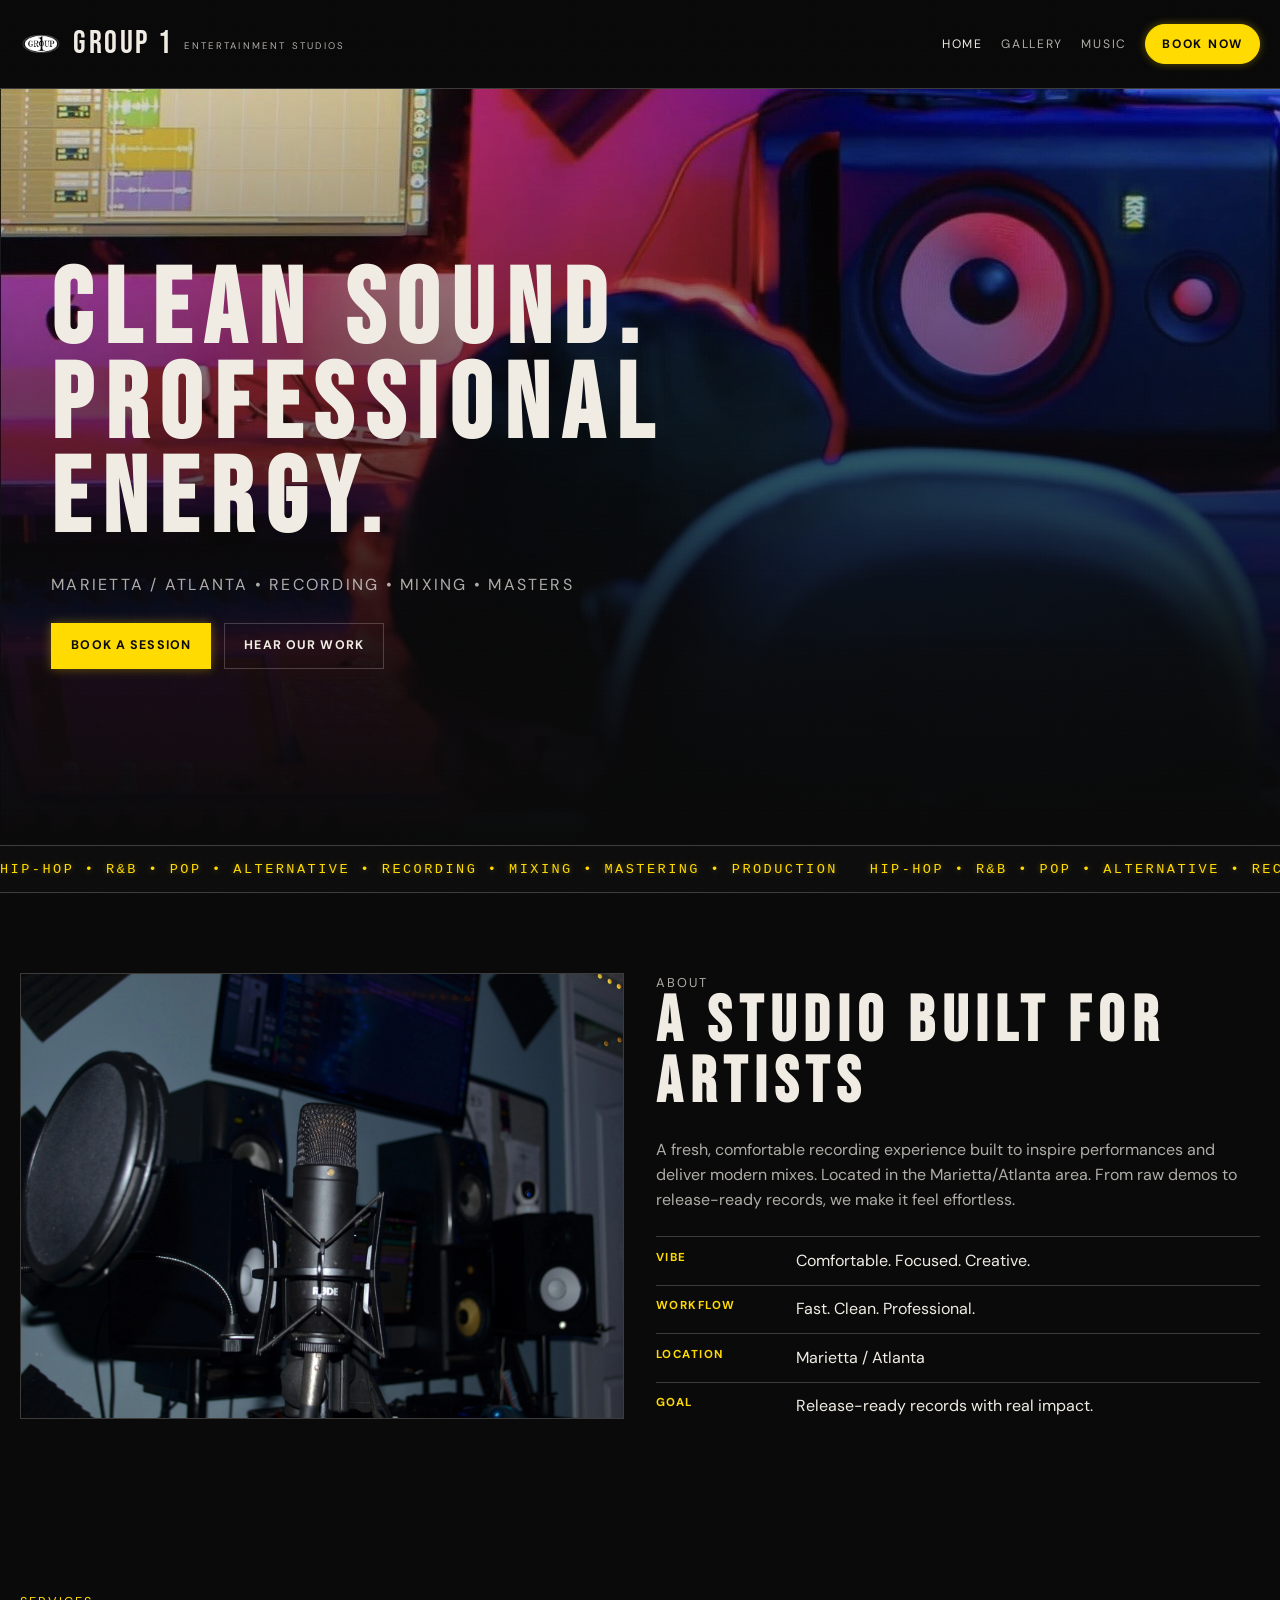
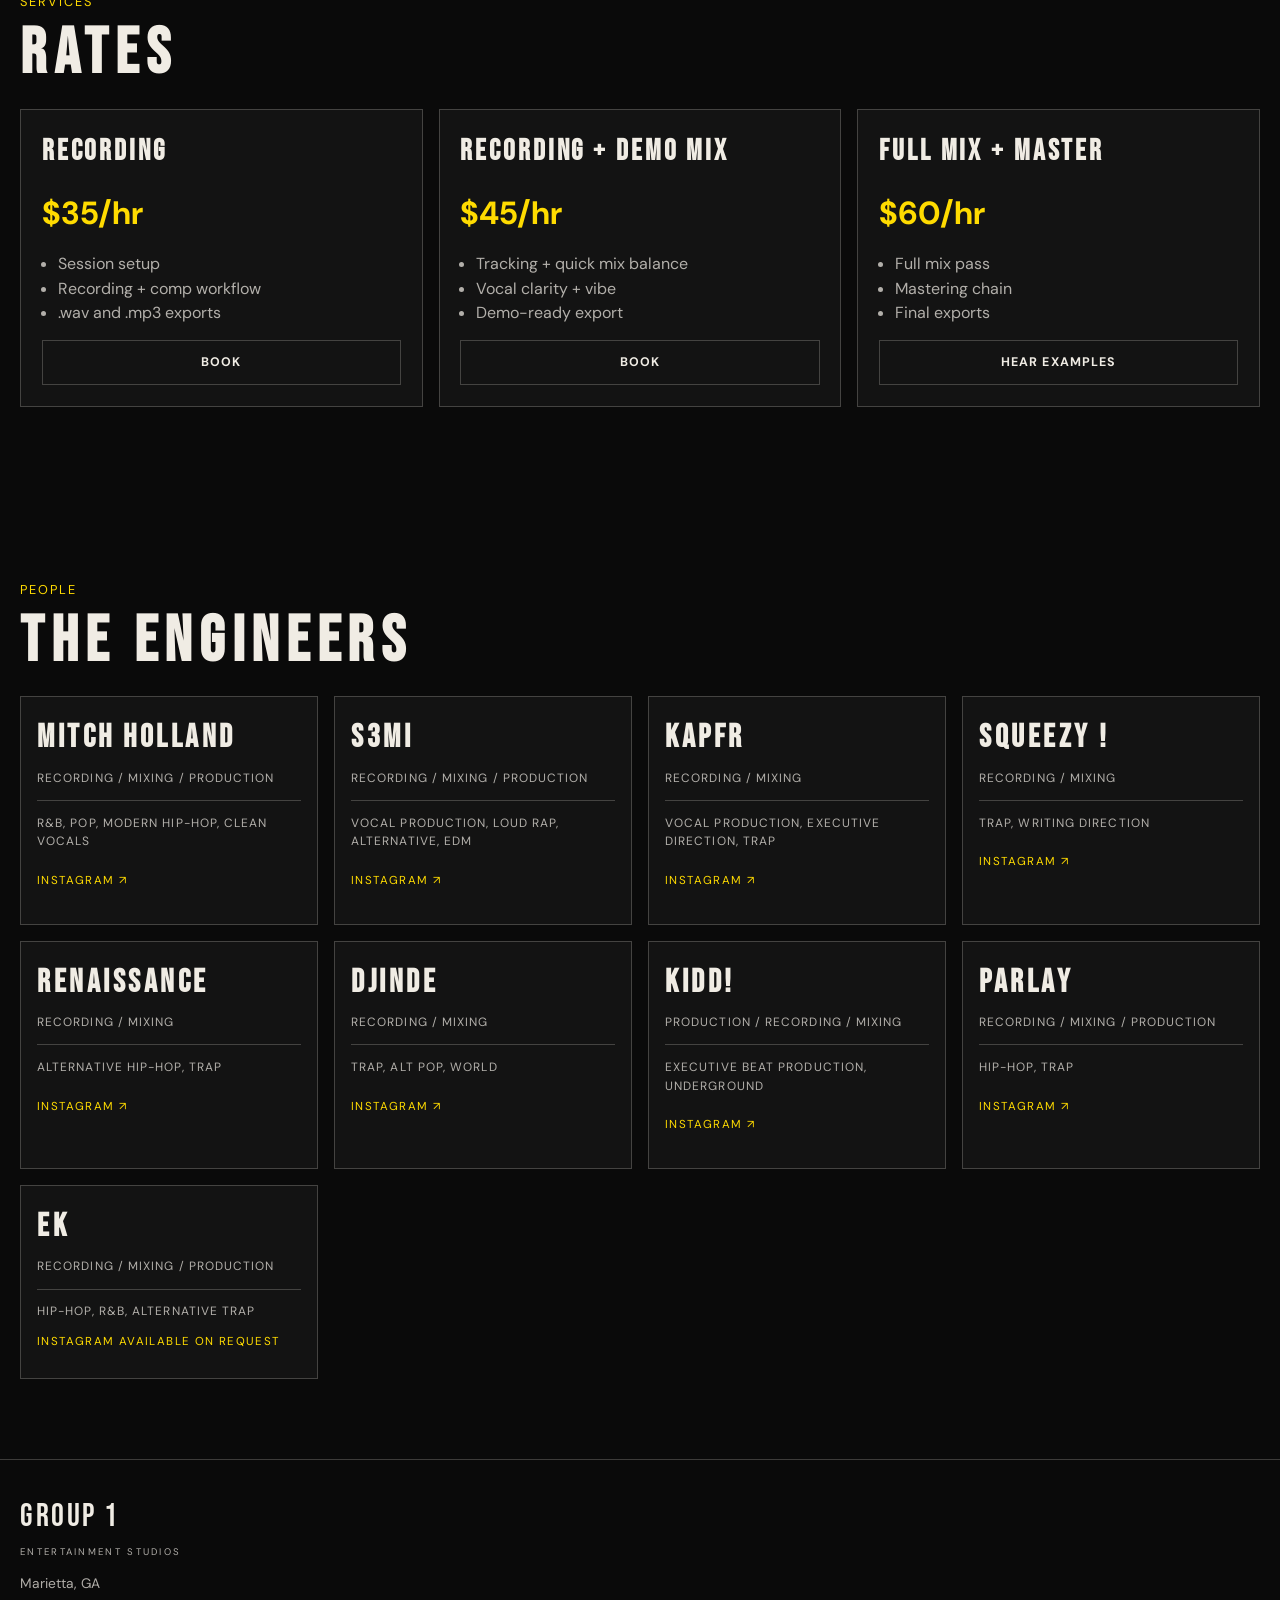
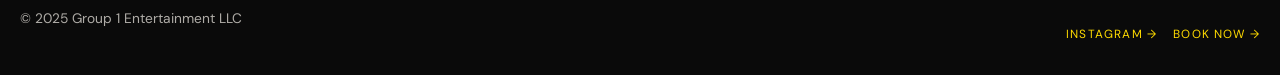
==== commit da283ee4: "Updated Formatting" ====
--- a/index.html
+++ b/index.html
@@ -78,7 +78,7 @@
               <h2 class="section-title">A Studio Built For Artists</h2>
               <p>
                 A fresh, comfortable recording experience built to inspire performances and deliver modern mixes.
-                Located in the Marietta/Atlanta area. From raw demos to release-ready records - we make it feel
+                Located in the Marietta/Atlanta area. From raw demos to release-ready records, we make it feel
                 effortless.
               </p>
               <div class="stat-grid">
--- a/style.css
+++ b/style.css
@@ -311,6 +311,7 @@
 
 .hero-content {
   max-width: 860px;
+  transform: translateY(28px);
 }
 
 .hero-line {
@@ -318,7 +319,7 @@
   font-family: var(--display-font);
   text-transform: uppercase;
   letter-spacing: 0.12em;
-  font-size: clamp(2.8rem, 10vw, 9.2rem);
+  font-size: clamp(2.3rem, 8.2vw, 7.2rem);
   line-height: 0.9;
   transform: translateY(80px);
   opacity: 0;
@@ -688,7 +689,53 @@
   }
 }
 
+@media (max-width: 759px) {
+  .hero {
+    min-height: 67vh;
+    align-items: center;
+    padding: 0;
+    background-size: cover;
+    background-repeat: no-repeat;
+    background-position: center 14%;
+  }
+
+  .hero-content {
+    transform: translateY(0);
+    text-align: center;
+    margin-inline: auto;
+  }
+
+  .hero .button-row {
+    justify-content: center;
+  }
+}
+
+@media (max-width: 480px) {
+  .hero {
+    min-height: 62vh;
+    background-position: center 10%;
+  }
+}
+
 @media (min-width: 980px) {
+  .hero {
+    min-height: calc(100vh - var(--nav-h) - 3.5rem);
+    align-items: center;
+    padding: 0;
+  }
+
+  .hero-content {
+    max-width: 760px;
+    transform: translateY(0);
+    text-align: left;
+    margin-left: clamp(1.25rem, 4vw, 4rem);
+    margin-right: auto;
+  }
+
+  .hero .button-row {
+    justify-content: flex-start;
+  }
+
   .menu-toggle {
     display: none;
   }
